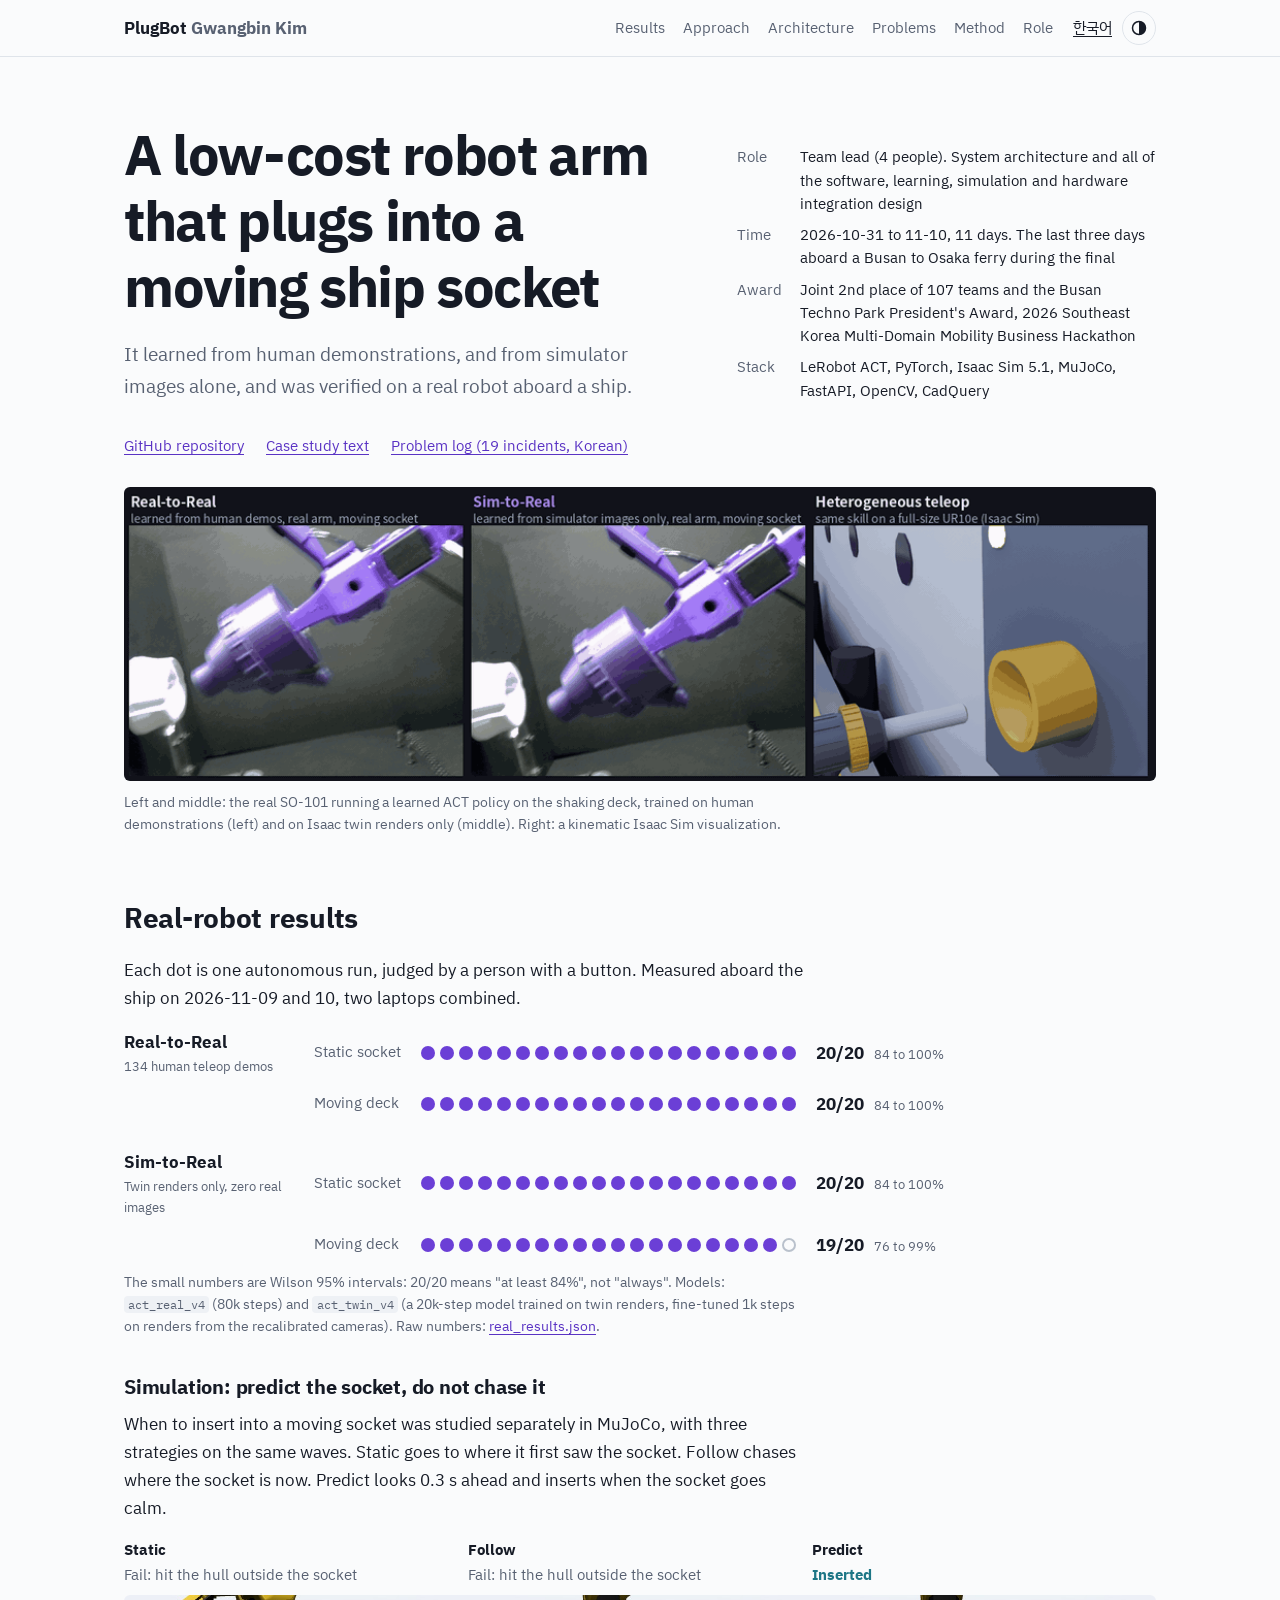
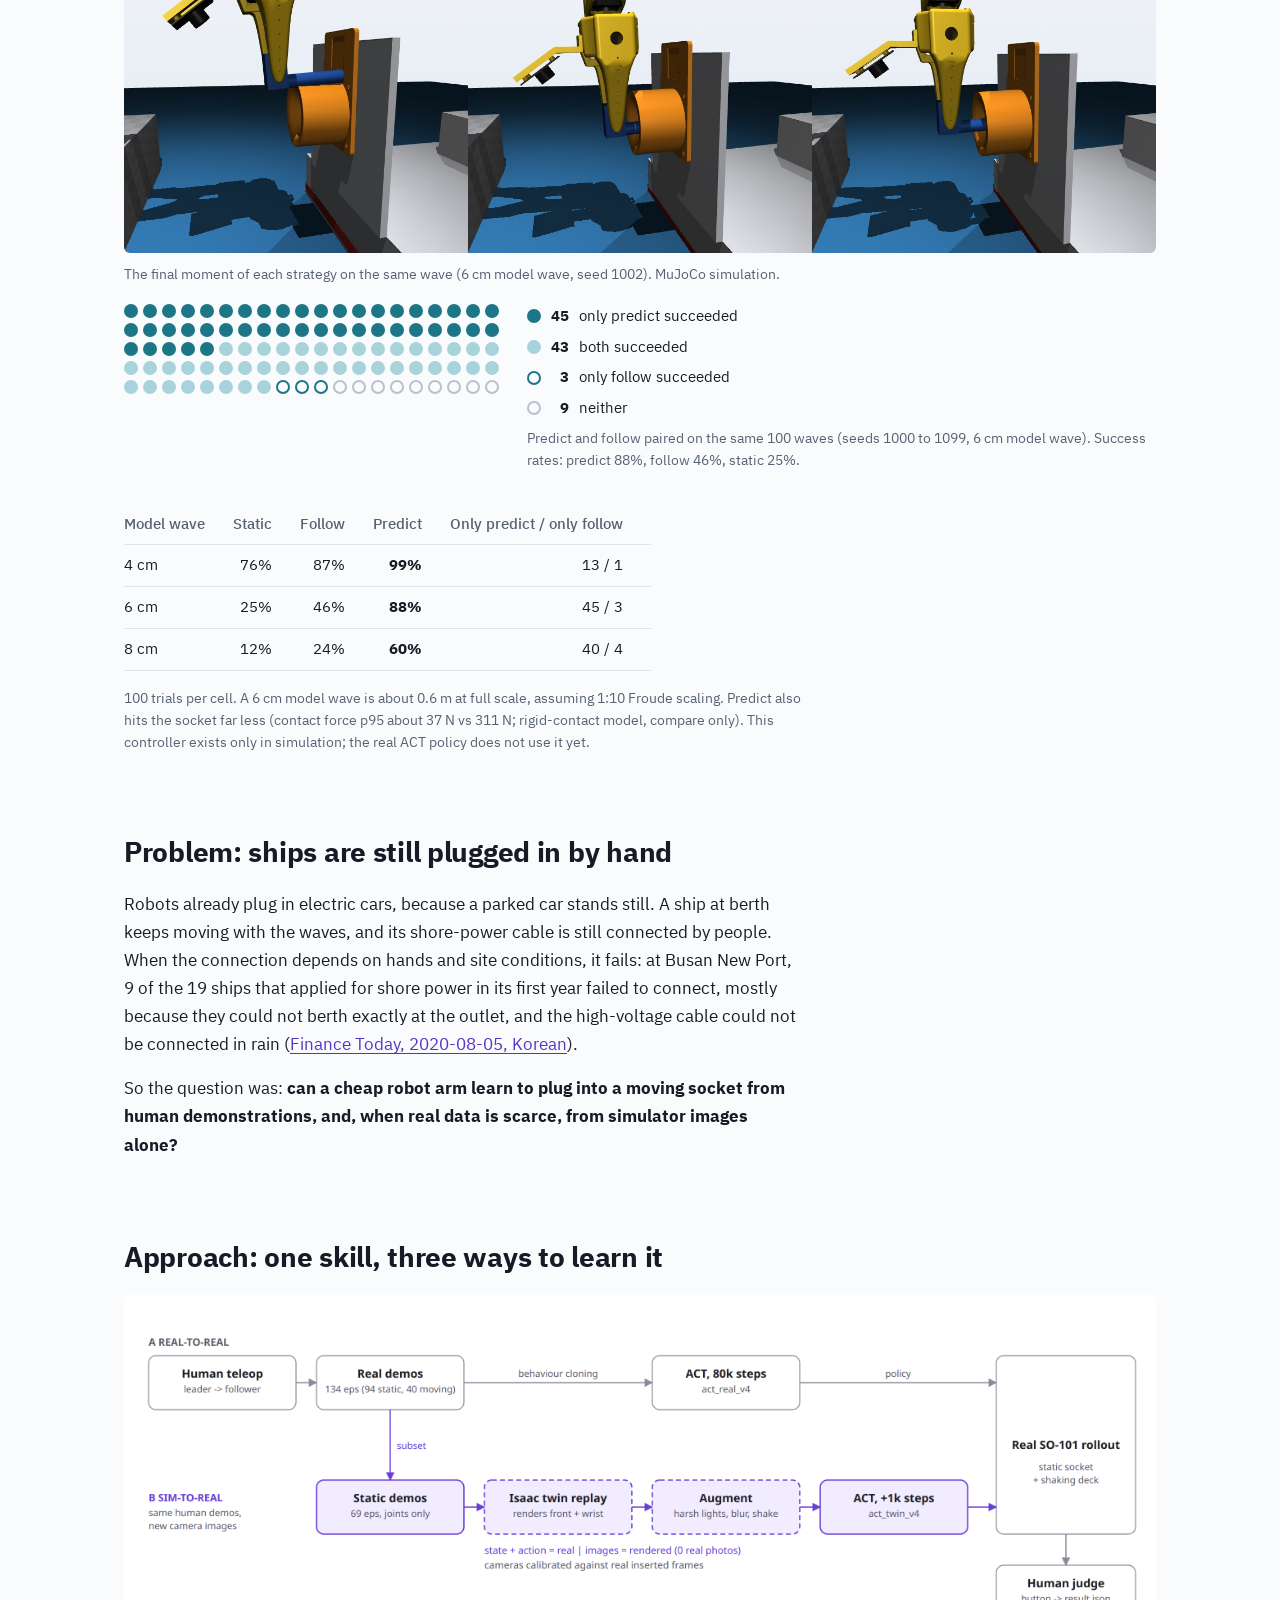
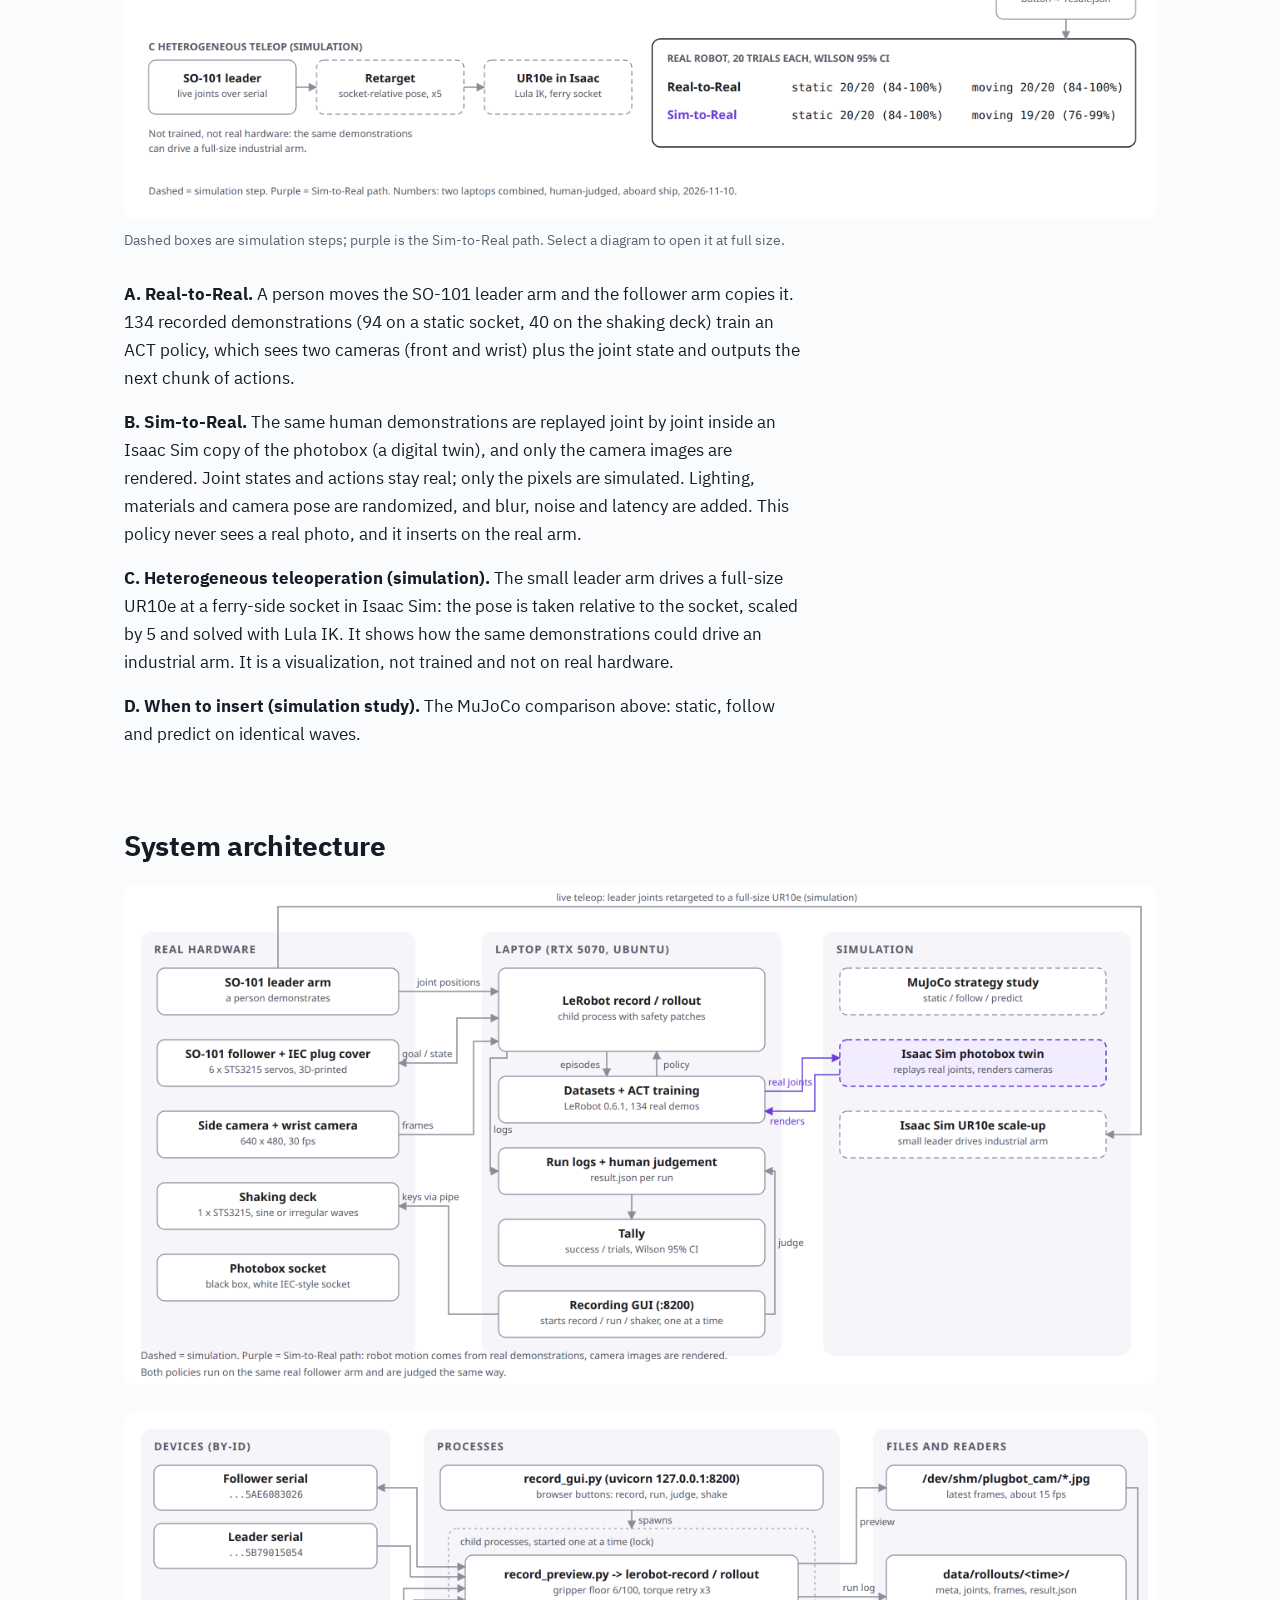
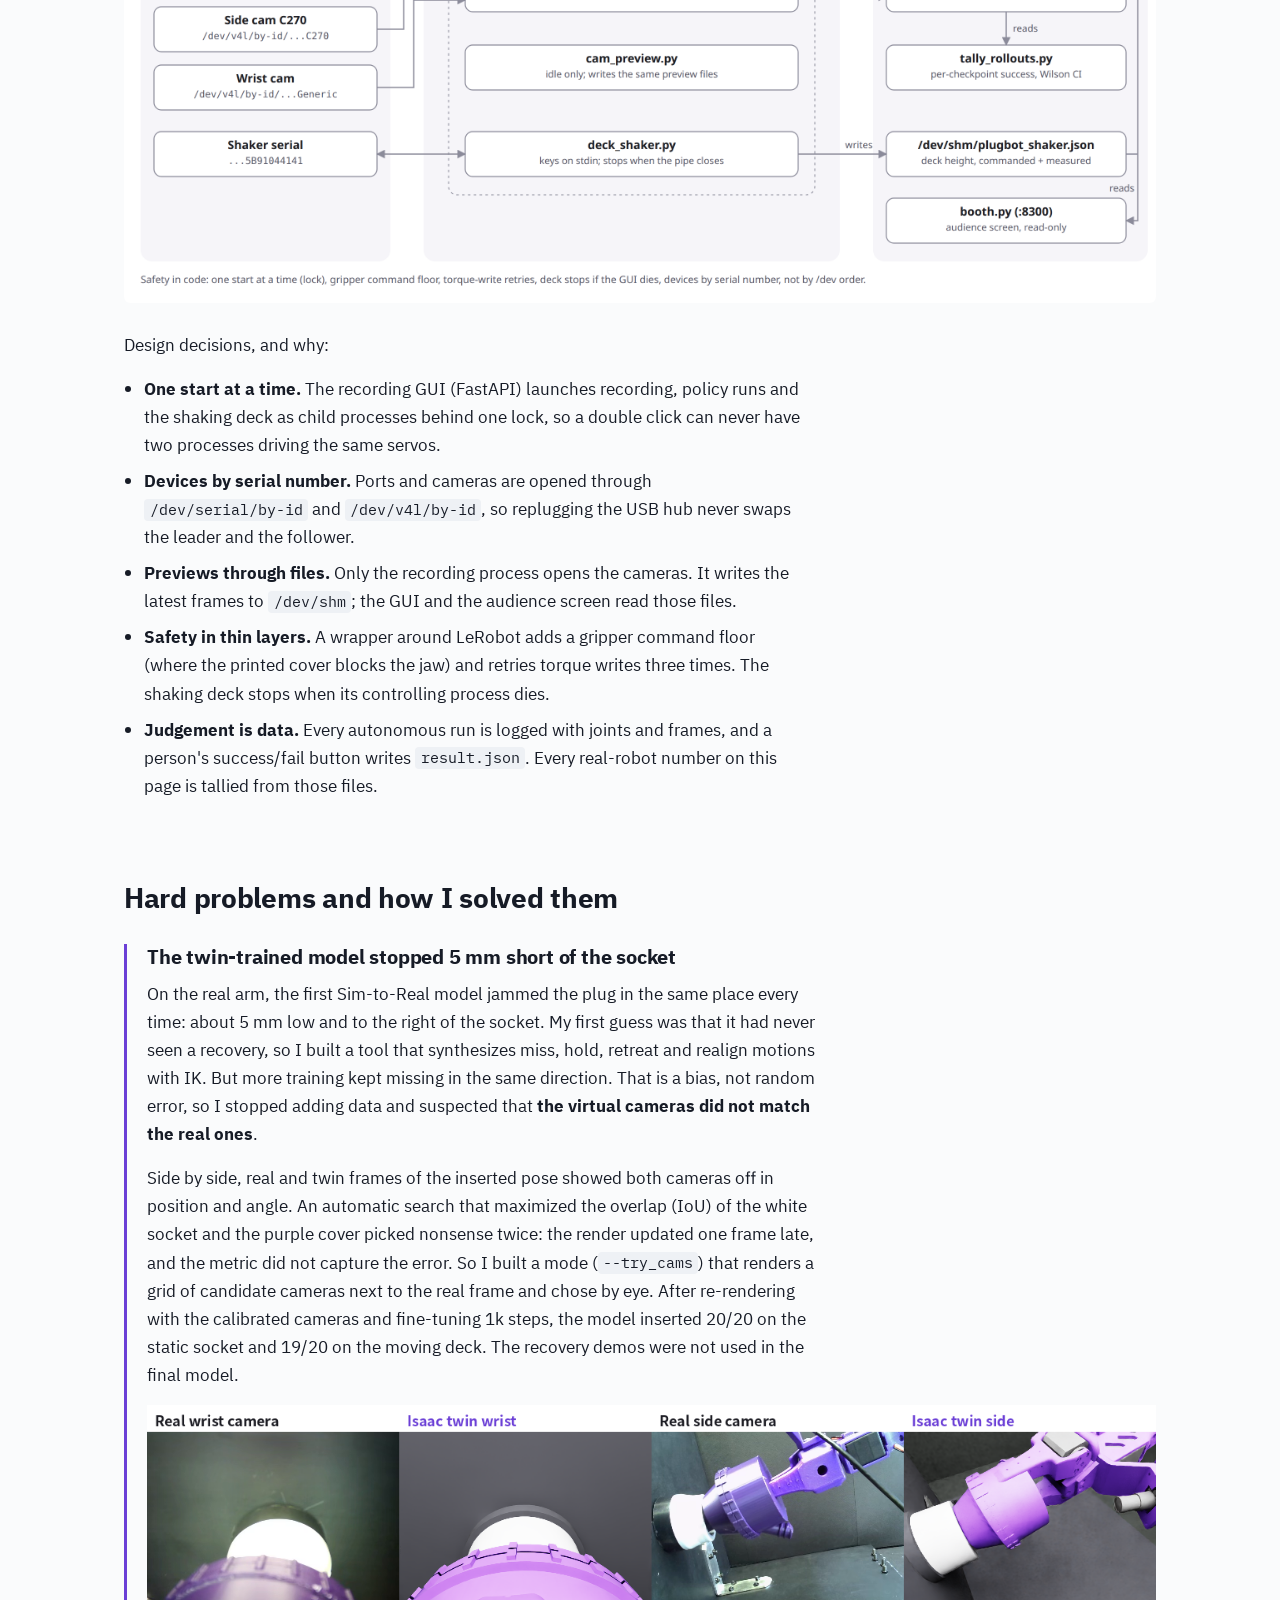
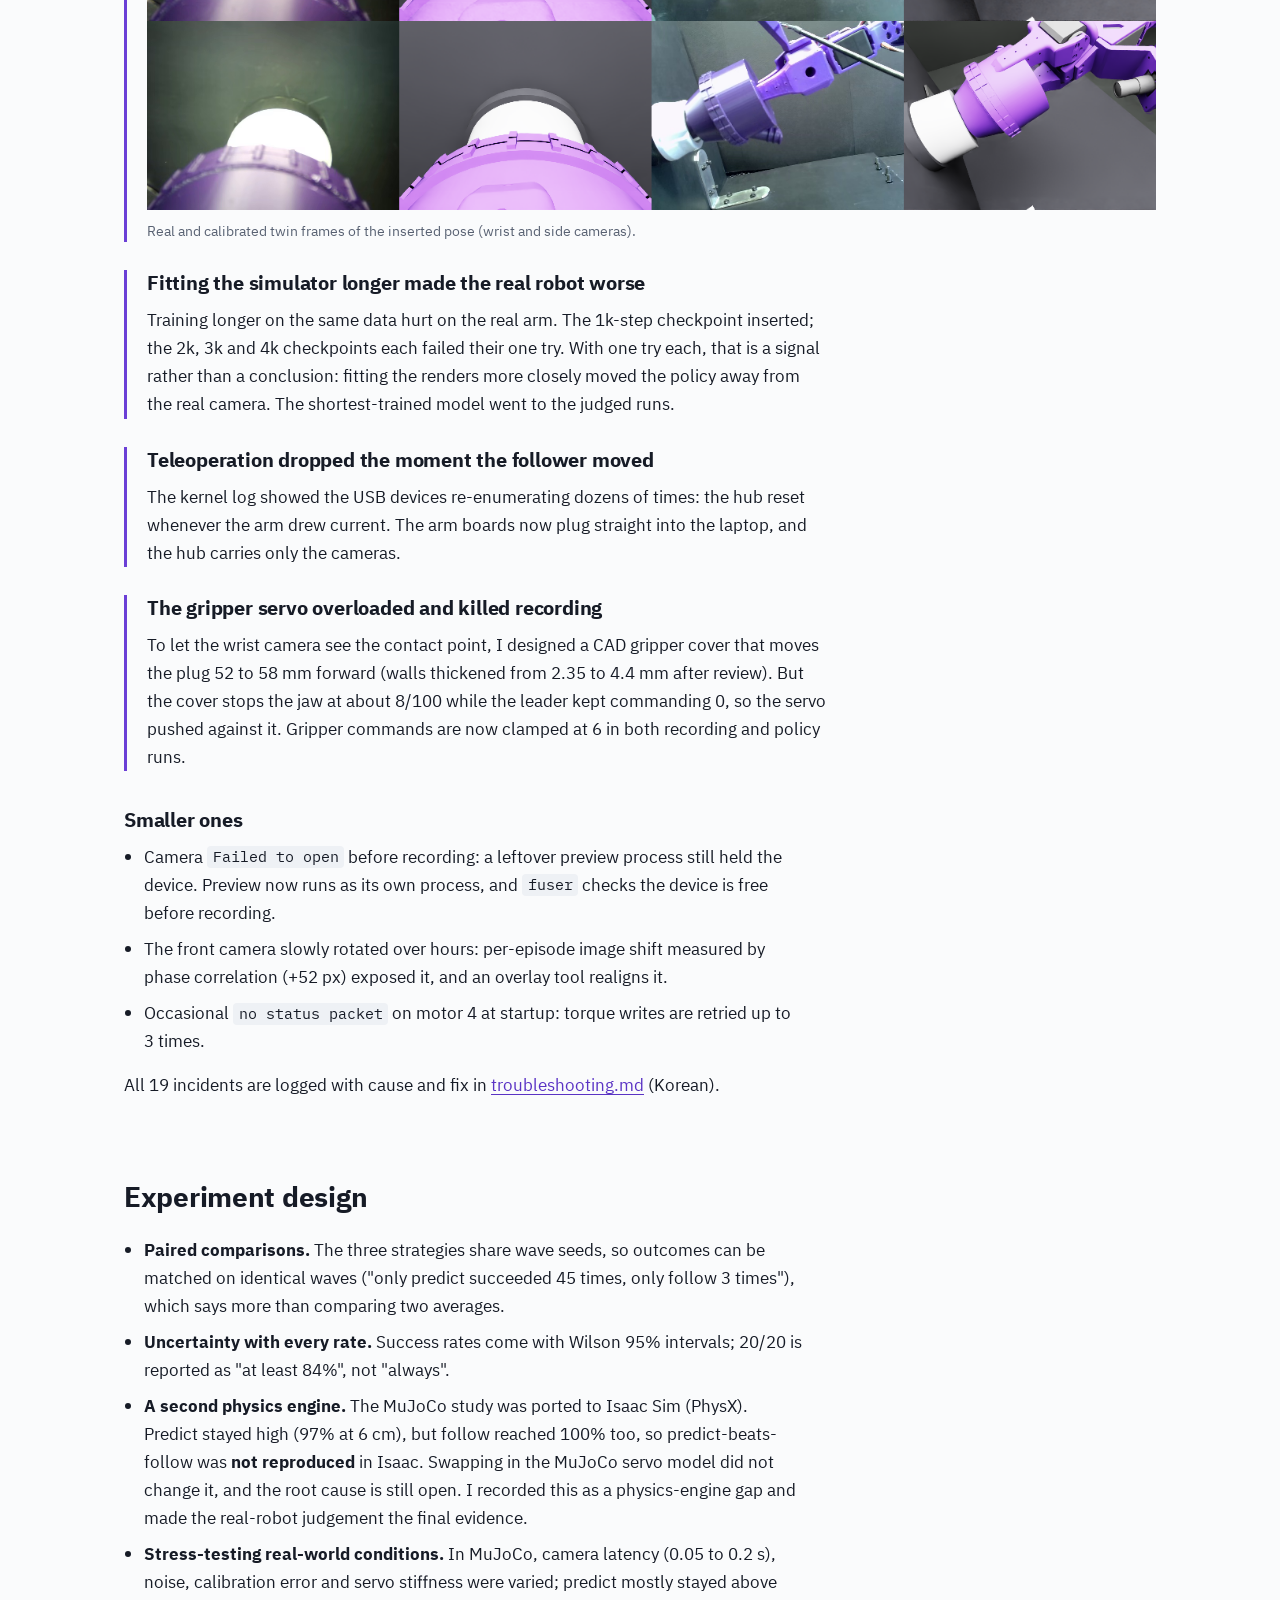
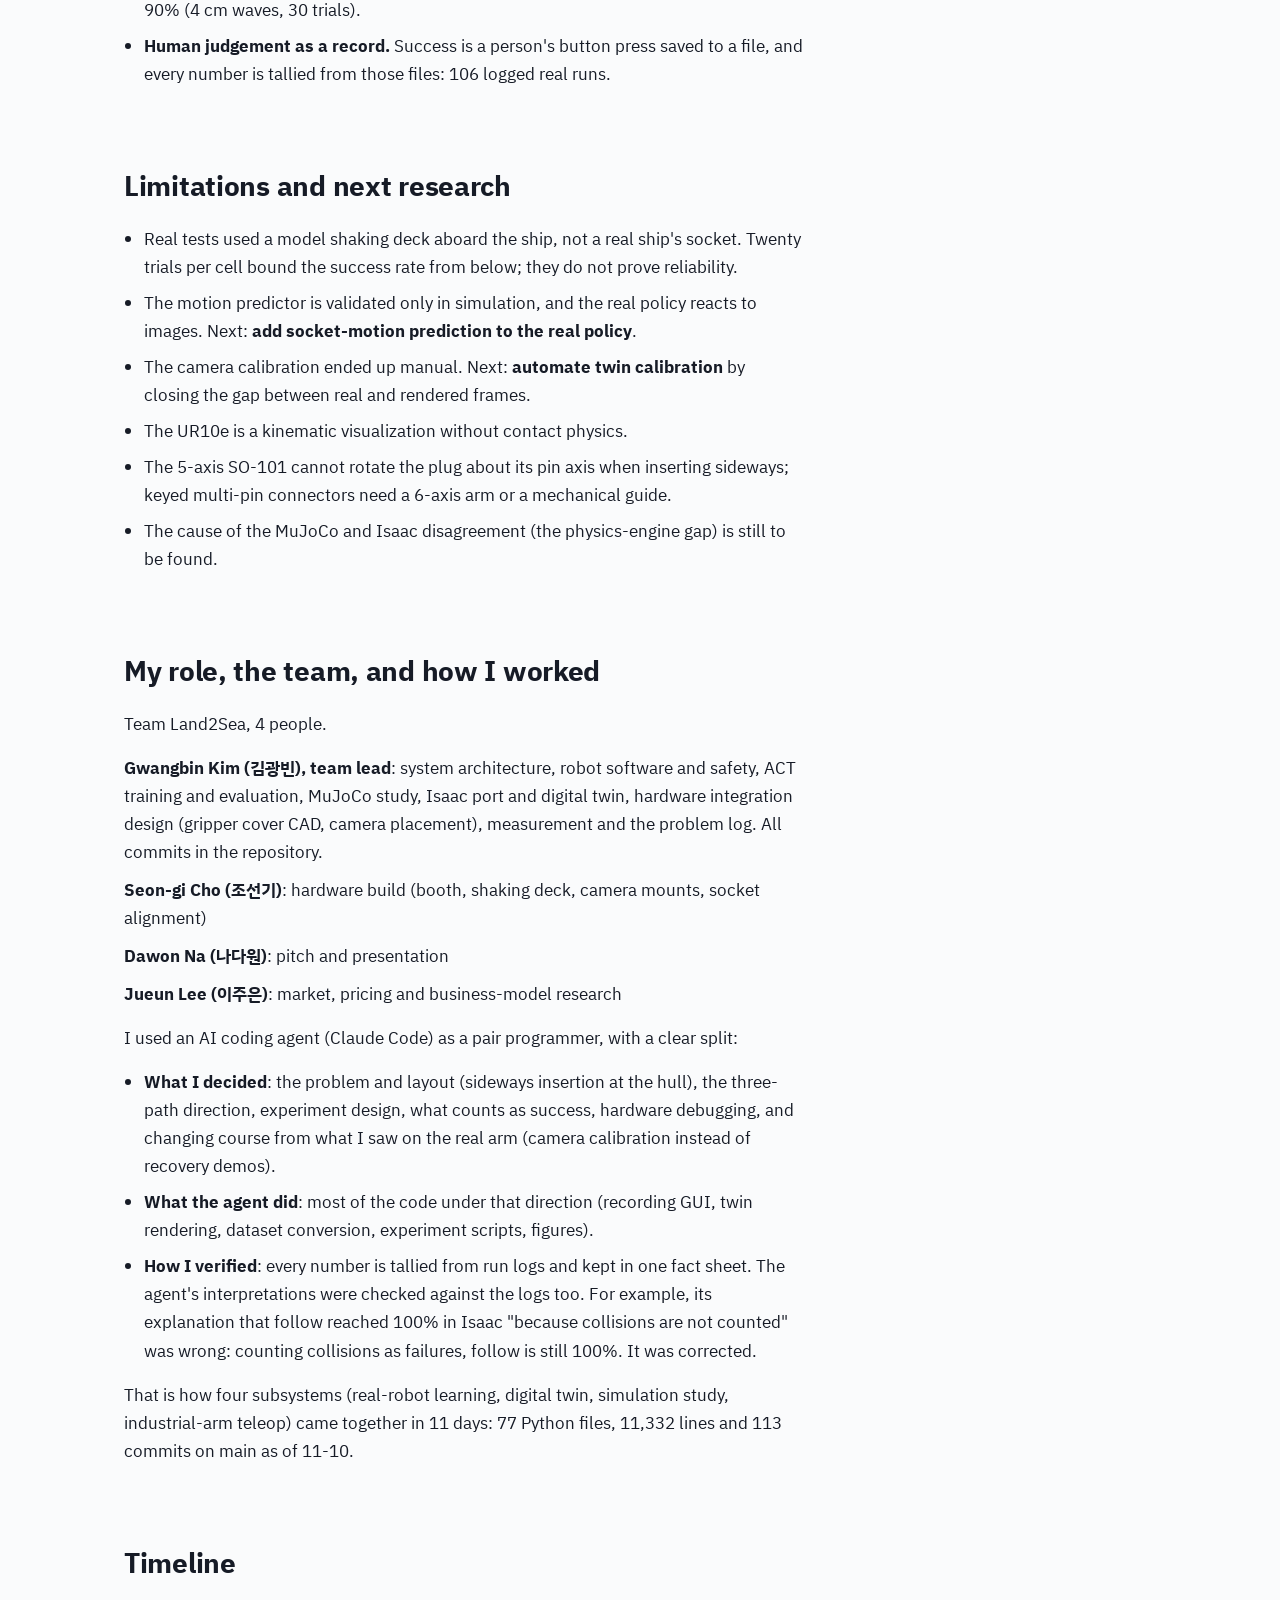
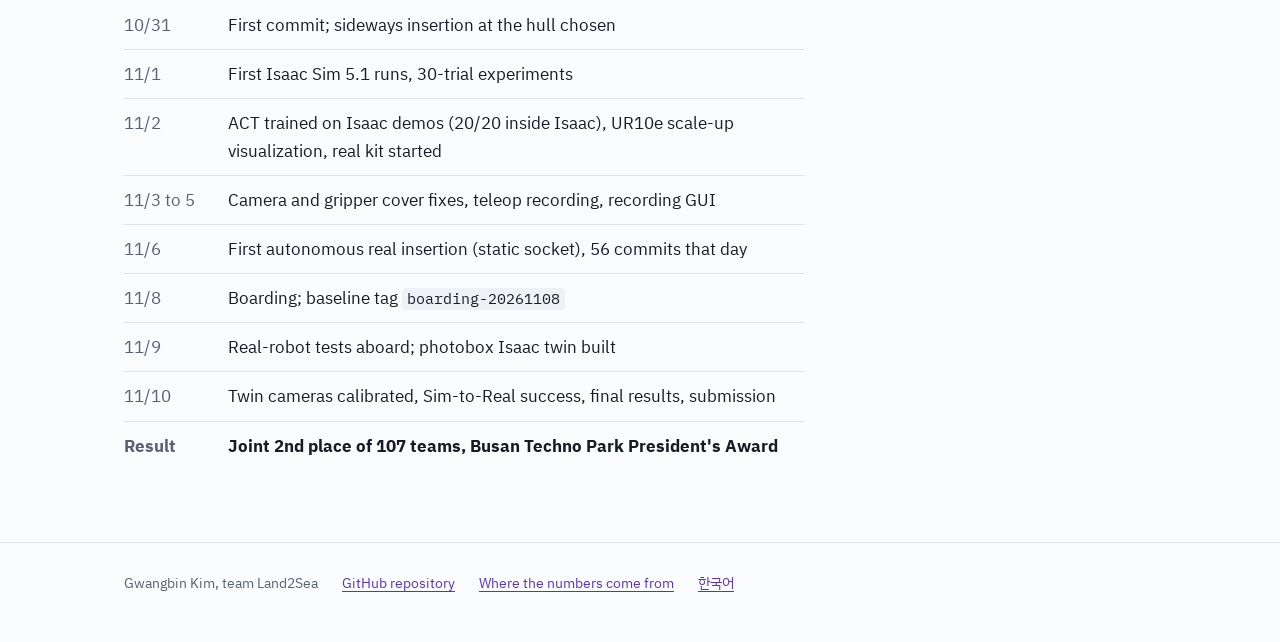
==== docs/en/index.html @ abcb16ec "포트폴리오 웹페이지(GitHub Pages용 docs/, 한국어와 영어): 판정 점판, 같은 파도 짝 비교 점, 아키텍처, 문제와 해결, 실험 설계, 역할. 영어 README용 M" ====
<!doctype html>
<html lang="en">
<head>
<meta charset="utf-8">
<meta name="viewport" content="width=device-width, initial-scale=1">
<title>PlugBot Gwangbin Kim</title>
<meta name="description" content="A low-cost robot arm that learns to plug into a moving ship socket, from human demonstrations and from an Isaac Sim digital twin, verified on a real robot aboard a ship. Joint 2nd place of 107 teams.">
<meta property="og:title" content="PlugBot: a robot arm that plugs into a moving ship socket">
<meta property="og:description" content="Real-to-Real 40/40, Sim-to-Real 39/40 with zero real images. Joint 2nd place of 107 teams and the Busan Techno Park President's Award.">
<link rel="alternate" hreflang="ko" href="../">
<link rel="preconnect" href="https://fonts.googleapis.com">
<link rel="preconnect" href="https://fonts.gstatic.com" crossorigin>
<link href="https://fonts.googleapis.com/css2?family=IBM+Plex+Mono&family=IBM+Plex+Sans+KR:wght@400;500;700&display=swap" rel="stylesheet">
<link rel="stylesheet" href="../assets/site.css">
<script src="../assets/site.js"></script>
</head>
<body>

<header class="bar">
  <div class="wrap">
    <a class="name" href="#top">PlugBot <span class="muted">Gwangbin Kim</span></a>
    <nav aria-label="On this page">
      <a href="#results">Results</a>
      <a href="#approach">Approach</a>
      <a href="#architecture">Architecture</a>
      <a href="#problems">Problems</a>
      <a href="#method">Method</a>
      <a href="#role">Role</a>
    </nav>
    <div class="tools">
      <a href="../" hreflang="ko" lang="ko">한국어</a>
      <button class="theme" type="button" aria-label="Dark theme" aria-pressed="false">
        <svg viewBox="0 0 16 16" aria-hidden="true"><circle cx="8" cy="8" r="6.5" fill="none" stroke="currentColor" stroke-width="1.5"/><path d="M8 1.5a6.5 6.5 0 0 1 0 13z" fill="currentColor"/></svg>
      </button>
    </div>
  </div>
</header>

<main id="top">
<div class="wrap">

  <div class="hero">
    <div>
      <h1>A low-cost robot arm that plugs into a moving ship socket</h1>
      <p class="lede">It learned from human demonstrations, and from simulator images alone, and was verified on a real robot aboard a ship.</p>
    </div>
    <dl class="facts">
      <dt>Role</dt><dd>Team lead (4 people). System architecture and all of the software, learning, simulation and hardware integration design</dd>
      <dt>Time</dt><dd>2026-10-31 to 11-10, 11 days. The last three days aboard a Busan to Osaka ferry during the final</dd>
      <dt>Award</dt><dd>Joint 2nd place of 107 teams and the Busan Techno Park President's Award, 2026 Southeast Korea Multi-Domain Mobility Business Hackathon</dd>
      <dt>Stack</dt><dd>LeRobot ACT, PyTorch, Isaac Sim 5.1, MuJoCo, FastAPI, OpenCV, CadQuery</dd>
    </dl>
  </div>

  <div class="links">
    <a href="https://github.com/gawbi/plugbot">GitHub repository</a>
    <a href="https://github.com/gawbi/plugbot/blob/main/docs/portfolio/case_study_en.md">Case study text</a>
    <a href="https://github.com/gawbi/plugbot/blob/main/docs/troubleshooting.md">Problem log (19 incidents, Korean)</a>
  </div>

  <figure class="hero-media">
    <img src="../assets/hero_three_paths.gif" width="1000" height="300" alt="Left: a real arm trained on human demonstrations inserts into a moving socket. Middle: a real arm trained only on simulator images inserts into a moving socket. Right: the same skill on a full-size UR10e in Isaac Sim.">
    <figcaption>Left and middle: the real SO-101 running a learned ACT policy on the shaking deck, trained on human demonstrations (left) and on Isaac twin renders only (middle). Right: a kinematic Isaac Sim visualization.</figcaption>
  </figure>

  <section id="results">
    <h2>Real-robot results</h2>
    <p class="col">Each dot is one autonomous run, judged by a person with a button. Measured aboard the ship on 2026-11-09 and 10, two laptops combined.</p>

    <div class="ledger">
      <div class="grp">Real-to-Real<small>134 human teleop demos</small></div>
      <div class="cond">Static socket</div>
      <div class="dots" data-runs="ok:20" role="img" aria-label="20 of 20 succeeded"></div>
      <div class="n">20/20<small>84 to 100%</small></div>

      <div class="sp"></div>
      <div class="cond">Moving deck</div>
      <div class="dots" data-runs="ok:20" role="img" aria-label="20 of 20 succeeded"></div>
      <div class="n">20/20<small>84 to 100%</small></div>

      <div class="gap"></div>

      <div class="grp">Sim-to-Real<small>Twin renders only, zero real images</small></div>
      <div class="cond">Static socket</div>
      <div class="dots" data-runs="ok:20" role="img" aria-label="20 of 20 succeeded"></div>
      <div class="n">20/20<small>84 to 100%</small></div>

      <div class="sp"></div>
      <div class="cond">Moving deck</div>
      <div class="dots" data-runs="ok:19,no:1" role="img" aria-label="19 of 20 succeeded, 1 failed"></div>
      <div class="n">19/20<small>76 to 99%</small></div>
    </div>
    <p class="small muted col">The small numbers are Wilson 95% intervals: 20/20 means "at least 84%", not "always". Models: <code>act_real_v4</code> (80k steps) and <code>act_twin_v4</code> (a 20k-step model trained on twin renders, fine-tuned 1k steps on renders from the recalibrated cameras). Raw numbers: <a href="https://github.com/gawbi/plugbot/blob/main/outputs/real_results.json">real_results.json</a>.</p>

    <h3>Simulation: predict the socket, do not chase it</h3>
    <p class="col">When to insert into a moving socket was studied separately in MuJoCo, with three strategies on the same waves. Static goes to where it first saw the socket. Follow chases where the socket is now. Predict looks 0.3&nbsp;s ahead and inserts when the socket goes calm.</p>
    <figure class="strip">
      <div class="strip-labels">
        <div><b>Static</b><span class="fail">Fail: hit the hull outside the socket</span></div>
        <div><b>Follow</b><span class="fail">Fail: hit the hull outside the socket</span></div>
        <div><b>Predict</b><span class="win">Inserted</span></div>
      </div>
      <img src="../assets/mujoco_same_wave.jpg" width="1920" height="480" alt="On the same wave, static and follow hit the hull while predict inserts">
      <figcaption>The final moment of each strategy on the same wave (6&nbsp;cm model wave, seed 1002). MuJoCo simulation.</figcaption>
    </figure>

    <div class="paired sim">
      <div class="dots" data-runs="ok:45,pale:43,ring:3,no:9" role="img" aria-label="Of 100 identical waves: only predict succeeded 45, both 43, only follow 3, neither 9"></div>
      <div>
        <ul class="legend">
          <li><span class="dot ok"></span><b>45</b> only predict succeeded</li>
          <li><span class="dot pale"></span><b>43</b> both succeeded</li>
          <li><span class="dot ring"></span><b>3</b> only follow succeeded</li>
          <li><span class="dot no"></span><b>9</b> neither</li>
        </ul>
        <p class="small muted">Predict and follow paired on the same 100 waves (seeds 1000 to 1099, 6&nbsp;cm model wave). Success rates: predict 88%, follow 46%, static 25%.</p>
      </div>
    </div>

    <div class="scroll">
    <table class="tbl">
      <thead><tr><th>Model wave</th><th class="r">Static</th><th class="r">Follow</th><th class="r">Predict</th><th class="r">Only predict / only follow</th></tr></thead>
      <tbody>
        <tr><td>4&nbsp;cm</td><td class="r">76%</td><td class="r">87%</td><td class="r"><strong>99%</strong></td><td class="r">13 / 1</td></tr>
        <tr><td>6&nbsp;cm</td><td class="r">25%</td><td class="r">46%</td><td class="r"><strong>88%</strong></td><td class="r">45 / 3</td></tr>
        <tr><td>8&nbsp;cm</td><td class="r">12%</td><td class="r">24%</td><td class="r"><strong>60%</strong></td><td class="r">40 / 4</td></tr>
      </tbody>
    </table>
    </div>
    <p class="small muted col">100 trials per cell. A 6&nbsp;cm model wave is about 0.6 m at full scale, assuming 1:10 Froude scaling. Predict also hits the socket far less (contact force p95 about 37&nbsp;N vs 311&nbsp;N; rigid-contact model, compare only). This controller exists only in simulation; the real ACT policy does not use it yet.</p>
  </section>

  <section id="problem" class="col">
    <h2>Problem: ships are still plugged in by hand</h2>
    <p>Robots already plug in electric cars, because a parked car stands still. A ship at berth keeps moving with the waves, and its shore-power cable is still connected by people. When the connection depends on hands and site conditions, it fails: at Busan New Port, 9 of the 19 ships that applied for shore power in its first year failed to connect, mostly because they could not berth exactly at the outlet, and the high-voltage cable could not be connected in rain (<a href="https://www.fntoday.co.kr/news/articleView.html?idxno=227118">Finance Today, 2020-08-05, Korean</a>).</p>
    <p>So the question was: <strong>can a cheap robot arm learn to plug into a moving socket from human demonstrations, and, when real data is scarce, from simulator images alone?</strong></p>
  </section>

  <section id="approach">
    <h2>Approach: one skill, three ways to learn it</h2>
    <figure class="diagram">
      <a class="lt" href="../portfolio/img/arch_pipeline.png"><img src="../portfolio/img/arch_pipeline.png" width="2520" height="1280" alt="Three learning paths converge on one real-robot evaluation"></a>
      <a class="dk" href="../portfolio/img/arch_pipeline_dark.png"><img src="../portfolio/img/arch_pipeline_dark.png" width="2520" height="1280" alt="Three learning paths converge on one real-robot evaluation"></a>
      <figcaption>Dashed boxes are simulation steps; purple is the Sim-to-Real path. Select a diagram to open it at full size.</figcaption>
    </figure>
    <div class="col">
      <p><strong>A. Real-to-Real.</strong> A person moves the SO-101 leader arm and the follower arm copies it. 134 recorded demonstrations (94 on a static socket, 40 on the shaking deck) train an ACT policy, which sees two cameras (front and wrist) plus the joint state and outputs the next chunk of actions.</p>
      <p><strong>B. Sim-to-Real.</strong> The same human demonstrations are replayed joint by joint inside an Isaac Sim copy of the photobox (a digital twin), and only the camera images are rendered. Joint states and actions stay real; only the pixels are simulated. Lighting, materials and camera pose are randomized, and blur, noise and latency are added. This policy never sees a real photo, and it inserts on the real arm.</p>
      <p><strong>C. Heterogeneous teleoperation (simulation).</strong> The small leader arm drives a full-size UR10e at a ferry-side socket in Isaac Sim: the pose is taken relative to the socket, scaled by 5 and solved with Lula IK. It shows how the same demonstrations could drive an industrial arm. It is a visualization, not trained and not on real hardware.</p>
      <p><strong>D. When to insert (simulation study).</strong> The MuJoCo comparison above: static, follow and predict on identical waves.</p>
    </div>
  </section>

  <section id="architecture">
    <h2>System architecture</h2>
    <figure class="diagram">
      <a class="lt" href="../portfolio/img/arch_overview.png"><img src="../portfolio/img/arch_overview.png" alt="System overview: real hardware, laptop software, simulation"></a>
      <a class="dk" href="../portfolio/img/arch_overview_dark.png"><img src="../portfolio/img/arch_overview_dark.png" alt="System overview: real hardware, laptop software, simulation"></a>
    </figure>
    <figure class="diagram">
      <a class="lt" href="../portfolio/img/arch_runtime.png"><img src="../portfolio/img/arch_runtime.png" alt="Runtime: processes, ports, devices and shared files"></a>
      <a class="dk" href="../portfolio/img/arch_runtime_dark.png"><img src="../portfolio/img/arch_runtime_dark.png" alt="Runtime: processes, ports, devices and shared files"></a>
    </figure>
    <div class="col">
      <p>Design decisions, and why:</p>
      <ul class="decisions">
        <li><strong>One start at a time.</strong> The recording GUI (FastAPI) launches recording, policy runs and the shaking deck as child processes behind one lock, so a double click can never have two processes driving the same servos.</li>
        <li><strong>Devices by serial number.</strong> Ports and cameras are opened through <code>/dev/serial/by-id</code> and <code>/dev/v4l/by-id</code>, so replugging the USB hub never swaps the leader and the follower.</li>
        <li><strong>Previews through files.</strong> Only the recording process opens the cameras. It writes the latest frames to <code>/dev/shm</code>; the GUI and the audience screen read those files.</li>
        <li><strong>Safety in thin layers.</strong> A wrapper around LeRobot adds a gripper command floor (where the printed cover blocks the jaw) and retries torque writes three times. The shaking deck stops when its controlling process dies.</li>
        <li><strong>Judgement is data.</strong> Every autonomous run is logged with joints and frames, and a person's success/fail button writes <code>result.json</code>. Every real-robot number on this page is tallied from those files.</li>
      </ul>
    </div>
  </section>

  <section id="problems">
    <h2>Hard problems and how I solved them</h2>

    <div class="story">
      <h3>The twin-trained model stopped 5&nbsp;mm short of the socket</h3>
      <div class="col">
        <p>On the real arm, the first Sim-to-Real model jammed the plug in the same place every time: about 5&nbsp;mm low and to the right of the socket. My first guess was that it had never seen a recovery, so I built a tool that synthesizes miss, hold, retreat and realign motions with IK. But more training kept missing in the same direction. That is a bias, not random error, so I stopped adding data and suspected that <strong>the virtual cameras did not match the real ones</strong>.</p>
        <p>Side by side, real and twin frames of the inserted pose showed both cameras off in position and angle. An automatic search that maximized the overlap (IoU) of the white socket and the purple cover picked nonsense twice: the render updated one frame late, and the metric did not capture the error. So I built a mode (<code>--try_cams</code>) that renders a grid of candidate cameras next to the real frame and chose by eye. After re-rendering with the calibrated cameras and fine-tuning 1k steps, the model inserted 20/20 on the static socket and 19/20 on the moving deck. The recovery demos were not used in the final model.</p>
      </div>
      <figure>
        <img src="../assets/twin_vs_real.png" width="1280" height="514" alt="Real camera frames and calibrated Isaac twin frames of the inserted pose, side by side">
        <figcaption>Real and calibrated twin frames of the inserted pose (wrist and side cameras).</figcaption>
      </figure>
    </div>

    <div class="story">
      <h3>Fitting the simulator longer made the real robot worse</h3>
      <p class="col">Training longer on the same data hurt on the real arm. The 1k-step checkpoint inserted; the 2k, 3k and 4k checkpoints each failed their one try. With one try each, that is a signal rather than a conclusion: fitting the renders more closely moved the policy away from the real camera. The shortest-trained model went to the judged runs.</p>
    </div>

    <div class="story">
      <h3>Teleoperation dropped the moment the follower moved</h3>
      <p class="col">The kernel log showed the USB devices re-enumerating dozens of times: the hub reset whenever the arm drew current. The arm boards now plug straight into the laptop, and the hub carries only the cameras.</p>
    </div>

    <div class="story">
      <h3>The gripper servo overloaded and killed recording</h3>
      <p class="col">To let the wrist camera see the contact point, I designed a CAD gripper cover that moves the plug 52 to 58&nbsp;mm forward (walls thickened from 2.35 to 4.4&nbsp;mm after review). But the cover stops the jaw at about 8/100 while the leader kept commanding 0, so the servo pushed against it. Gripper commands are now clamped at 6 in both recording and policy runs.</p>
    </div>

    <div class="col">
      <h3>Smaller ones</h3>
      <ul>
        <li>Camera <code>Failed to open</code> before recording: a leftover preview process still held the device. Preview now runs as its own process, and <code>fuser</code> checks the device is free before recording.</li>
        <li>The front camera slowly rotated over hours: per-episode image shift measured by phase correlation (+52&nbsp;px) exposed it, and an overlay tool realigns it.</li>
        <li>Occasional <code>no status packet</code> on motor 4 at startup: torque writes are retried up to 3 times.</li>
      </ul>
      <p>All 19 incidents are logged with cause and fix in <a href="https://github.com/gawbi/plugbot/blob/main/docs/troubleshooting.md">troubleshooting.md</a> (Korean).</p>
    </div>
  </section>

  <section id="method" class="col">
    <h2>Experiment design</h2>
    <ul>
      <li><strong>Paired comparisons.</strong> The three strategies share wave seeds, so outcomes can be matched on identical waves ("only predict succeeded 45 times, only follow 3 times"), which says more than comparing two averages.</li>
      <li><strong>Uncertainty with every rate.</strong> Success rates come with Wilson 95% intervals; 20/20 is reported as "at least 84%", not "always".</li>
      <li><strong>A second physics engine.</strong> The MuJoCo study was ported to Isaac Sim (PhysX). Predict stayed high (97% at 6&nbsp;cm), but follow reached 100% too, so predict-beats-follow was <strong>not reproduced</strong> in Isaac. Swapping in the MuJoCo servo model did not change it, and the root cause is still open. I recorded this as a physics-engine gap and made the real-robot judgement the final evidence.</li>
      <li><strong>Stress-testing real-world conditions.</strong> In MuJoCo, camera latency (0.05 to 0.2&nbsp;s), noise, calibration error and servo stiffness were varied; predict mostly stayed above 90% (4&nbsp;cm waves, 30 trials).</li>
      <li><strong>Human judgement as a record.</strong> Success is a person's button press saved to a file, and every number is tallied from those files: 106 logged real runs.</li>
    </ul>
  </section>

  <section id="next" class="col">
    <h2>Limitations and next research</h2>
    <ul>
      <li>Real tests used a model shaking deck aboard the ship, not a real ship's socket. Twenty trials per cell bound the success rate from below; they do not prove reliability.</li>
      <li>The motion predictor is validated only in simulation, and the real policy reacts to images. Next: <strong>add socket-motion prediction to the real policy</strong>.</li>
      <li>The camera calibration ended up manual. Next: <strong>automate twin calibration</strong> by closing the gap between real and rendered frames.</li>
      <li>The UR10e is a kinematic visualization without contact physics.</li>
      <li>The 5-axis SO-101 cannot rotate the plug about its pin axis when inserting sideways; keyed multi-pin connectors need a 6-axis arm or a mechanical guide.</li>
      <li>The cause of the MuJoCo and Isaac disagreement (the physics-engine gap) is still to be found.</li>
    </ul>
  </section>

  <section id="role" class="col">
    <h2>My role, the team, and how I worked</h2>
    <p>Team Land2Sea, 4 people.</p>
    <ul class="team">
      <li><strong>Gwangbin Kim (김광빈), team lead</strong>: system architecture, robot software and safety, ACT training and evaluation, MuJoCo study, Isaac port and digital twin, hardware integration design (gripper cover CAD, camera placement), measurement and the problem log. All commits in the repository.</li>
      <li><strong>Seon-gi Cho (조선기)</strong>: hardware build (booth, shaking deck, camera mounts, socket alignment)</li>
      <li><strong>Dawon Na (나다원)</strong>: pitch and presentation</li>
      <li><strong>Jueun Lee (이주은)</strong>: market, pricing and business-model research</li>
    </ul>
    <p>I used an AI coding agent (Claude Code) as a pair programmer, with a clear split:</p>
    <ul>
      <li><strong>What I decided</strong>: the problem and layout (sideways insertion at the hull), the three-path direction, experiment design, what counts as success, hardware debugging, and changing course from what I saw on the real arm (camera calibration instead of recovery demos).</li>
      <li><strong>What the agent did</strong>: most of the code under that direction (recording GUI, twin rendering, dataset conversion, experiment scripts, figures).</li>
      <li><strong>How I verified</strong>: every number is tallied from run logs and kept in one fact sheet. The agent's interpretations were checked against the logs too. For example, its explanation that follow reached 100% in Isaac "because collisions are not counted" was wrong: counting collisions as failures, follow is still 100%. It was corrected.</li>
    </ul>
    <p>That is how four subsystems (real-robot learning, digital twin, simulation study, industrial-arm teleop) came together in 11 days: 77 Python files, 11,332 lines and 113 commits on main as of 11-10.</p>
  </section>

  <section id="timeline">
    <h2>Timeline</h2>
    <ol class="timeline">
      <li><time>10/31</time><span>First commit; sideways insertion at the hull chosen</span></li>
      <li><time>11/1</time><span>First Isaac Sim 5.1 runs, 30-trial experiments</span></li>
      <li><time>11/2</time><span>ACT trained on Isaac demos (20/20 inside Isaac), UR10e scale-up visualization, real kit started</span></li>
      <li><time>11/3 to 5</time><span>Camera and gripper cover fixes, teleop recording, recording GUI</span></li>
      <li><time>11/6</time><span>First autonomous real insertion (static socket), 56 commits that day</span></li>
      <li><time>11/8</time><span>Boarding; baseline tag <code>boarding-20261108</code></span></li>
      <li><time>11/9</time><span>Real-robot tests aboard; photobox Isaac twin built</span></li>
      <li><time>11/10</time><span>Twin cameras calibrated, Sim-to-Real success, final results, submission</span></li>
      <li class="end"><time>Result</time><span>Joint 2nd place of 107 teams, Busan Techno Park President's Award</span></li>
    </ol>
  </section>

</div>
</main>

<footer>
  <div class="wrap">
    <span>Gwangbin Kim, team Land2Sea</span>
    <a href="https://github.com/gawbi/plugbot">GitHub repository</a>
    <a href="https://github.com/gawbi/plugbot/blob/main/docs/portfolio/facts.md">Where the numbers come from</a>
    <a href="../" hreflang="ko" lang="ko">한국어</a>
  </div>
</footer>
</body>
</html>
---- docs/assets/site.css ----
/* PlugBot portfolio page. Purple = real robot, teal = simulation. */
:root {
  --bg: #fafbfc;
  --ink: #161b26;
  --muted: #586172;
  --rule: #dfe4ea;
  --surface: #eef1f5;
  --real: #6b3fd6;
  --sim: #1d7686;
  --sim-pale: #a9d3da;
  --off: #b9c1cc;
  --link: #5a33c4;
  color-scheme: light;
}
@media (prefers-color-scheme: dark) {
  :root:not([data-theme="light"]) {
    --bg: #0e1522; --ink: #e7ebf1; --muted: #9ba5b4; --rule: #24304a; --surface: #152036;
    --real: #a68bff; --sim: #5cb8c8; --sim-pale: #2b5560; --off: #46526a; --link: #b9a4ff;
    color-scheme: dark;
  }
}
:root[data-theme="dark"] {
  --bg: #0e1522; --ink: #e7ebf1; --muted: #9ba5b4; --rule: #24304a; --surface: #152036;
  --real: #a68bff; --sim: #5cb8c8; --sim-pale: #2b5560; --off: #46526a; --link: #b9a4ff;
  color-scheme: dark;
}

* { box-sizing: border-box; }
html { -webkit-text-size-adjust: 100%; scroll-padding-top: 72px; }
body {
  margin: 0;
  background: var(--bg);
  color: var(--ink);
  font-family: "IBM Plex Sans KR", "IBM Plex Sans", "Apple SD Gothic Neo", "Noto Sans KR", system-ui, sans-serif;
  font-size: 17px;
  line-height: 1.75;
  word-break: keep-all;
  overflow-wrap: break-word;
}
html:lang(en) body { line-height: 1.65; }
img { max-width: 100%; height: auto; display: block; }
a { color: var(--link); text-underline-offset: 3px; text-decoration-thickness: 1px; }
a:hover { text-decoration-thickness: 2px; }
:focus-visible { outline: 2px solid var(--real); outline-offset: 3px; border-radius: 2px; }
code { font-family: "IBM Plex Mono", ui-monospace, monospace; font-size: 0.86em; background: var(--surface); padding: 0.1em 0.35em; border-radius: 4px; white-space: nowrap; }
strong { font-weight: 700; }

/* layout: one reading column, figures may run wider */
.wrap { max-width: 1080px; margin: 0 auto; padding: 0 24px; }
.col { max-width: 680px; }
section { padding: 56px 0 8px; }
h1, h2, h3 { line-height: 1.3; letter-spacing: -0.01em; margin: 0; }
h2 { font-size: 28px; font-weight: 700; margin-bottom: 20px; }
h3 { font-size: 20px; font-weight: 700; margin: 36px 0 10px; }
p { margin: 0 0 16px; }
ul { margin: 0 0 16px; padding-left: 1.2em; }
li { margin-bottom: 8px; }
.muted { color: var(--muted); }
.small { font-size: 14px; line-height: 1.6; }

/* top bar */
.bar { position: sticky; top: 0; z-index: 5; background: color-mix(in srgb, var(--bg) 92%, transparent); backdrop-filter: blur(6px); border-bottom: 1px solid var(--rule); }
.bar .wrap { display: flex; align-items: center; gap: 20px; height: 56px; }
.bar .name { font-weight: 700; color: var(--ink); text-decoration: none; margin-right: auto; }
.bar nav { display: flex; gap: 18px; font-size: 15px; }
.bar nav a { color: var(--muted); text-decoration: none; }
.bar nav a:hover { color: var(--ink); }
.tools { display: flex; gap: 10px; align-items: center; font-size: 15px; }
.tools a { color: var(--ink); }
.theme { border: 1px solid var(--rule); background: transparent; color: var(--ink); width: 34px; height: 34px; border-radius: 50%; cursor: pointer; display: grid; place-items: center; padding: 0; }
.theme svg { width: 16px; height: 16px; }
@media (max-width: 860px) { .bar nav { display: none; } }

/* hero */
.hero { padding: 64px 0 28px; display: grid; grid-template-columns: minmax(0, 1.35fr) minmax(0, 1fr); gap: 48px; align-items: end; }
.hero h1 { font-size: clamp(34px, 5.4vw, 56px); font-weight: 700; line-height: 1.18; letter-spacing: -0.025em; margin-bottom: 20px; }
.hero .lede { font-size: 19px; color: var(--muted); margin: 0; max-width: 30em; }
.facts { margin: 0; display: grid; grid-template-columns: auto 1fr; gap: 8px 18px; font-size: 15px; line-height: 1.55; }
.facts dt { color: var(--muted); }
.facts dd { margin: 0; }
@media (max-width: 760px) { .hero { grid-template-columns: 1fr; gap: 28px; padding-top: 40px; } }
.links { display: flex; flex-wrap: wrap; gap: 8px 22px; margin: 4px 0 28px; font-size: 15px; }

figure { margin: 0 0 8px; }
figcaption { color: var(--muted); font-size: 14px; line-height: 1.6; margin-top: 10px; max-width: 680px; }
.hero-media img { width: 100%; border-radius: 6px; background: var(--surface); }

/* judged-run ledger: one dot per run */
.ledger { display: grid; grid-template-columns: 170px max-content max-content 1fr; gap: 12px 20px; align-items: center; margin: 8px 0 12px; }
.ledger .grp { font-weight: 700; }
.ledger .grp small { display: block; font-weight: 400; color: var(--muted); font-size: 13px; }
.ledger .cond { color: var(--muted); font-size: 15px; }
.ledger .n { font-variant-numeric: tabular-nums; font-weight: 700; font-size: 17px; white-space: nowrap; }
.ledger .n small { font-weight: 400; color: var(--muted); font-size: 13px; margin-left: 10px; }
.ledger .gap { grid-column: 1 / -1; height: 6px; }
.dots { display: grid; grid-template-columns: repeat(20, 14px); gap: 5px; }
.dot { width: 14px; height: 14px; border-radius: 50%; }
.dot.ok { background: var(--real); }
.dot.no { box-shadow: inset 0 0 0 2px var(--off); }
.sim .dot.ok { background: var(--sim); }
.dot.pale { background: var(--sim-pale); }
.dot.ring { box-shadow: inset 0 0 0 2px var(--sim); }
@media (max-width: 760px) {
  .ledger { grid-template-columns: 1fr max-content; grid-auto-flow: row dense; gap: 6px 14px; }
  .ledger .grp { grid-column: 1 / -1; margin-top: 10px; }
  .ledger .sp { display: none; }
  .ledger .dots { grid-column: 1 / -1; margin-bottom: 6px; }
  .ledger .n { text-align: right; }
  .dots { grid-template-columns: repeat(20, minmax(0, 1fr)); gap: 4px; max-width: 420px; }
  .dots .dot { width: 100%; height: auto; aspect-ratio: 1; }
}
@media (prefers-reduced-motion: no-preference) {
  .js .ledger .dot { animation: land 260ms ease-out both; animation-delay: calc(var(--i) * 11ms); }
  @keyframes land { from { transform: scale(0.3); opacity: 0; } }
}
.paired { display: grid; grid-template-columns: max-content 1fr; gap: 18px 28px; align-items: start; margin: 18px 0 8px; }
.legend { list-style: none; padding: 0; margin: 0; font-size: 15px; }
.legend li { display: flex; gap: 10px; align-items: center; margin-bottom: 6px; }
.legend .dot { flex: none; }
.legend b { font-variant-numeric: tabular-nums; min-width: 2ch; text-align: right; }
@media (max-width: 760px) { .paired { grid-template-columns: 1fr; } }

/* tables */
.tbl { width: auto; max-width: 680px; border-collapse: collapse; font-size: 15px; margin: 8px 0 16px; font-variant-numeric: tabular-nums; }
.tbl th, .tbl td { white-space: nowrap; text-align: left; padding: 8px 28px 8px 0; border-bottom: 1px solid var(--rule); vertical-align: top; }
.tbl th { color: var(--muted); font-weight: 500; white-space: normal; }
.tbl td.r, .tbl th.r { text-align: right; }
.scroll { overflow-x: auto; }

/* same-wave strip with labels in page language */
.strip { position: relative; }
.strip img { border-radius: 6px; }
.strip-labels { display: grid; grid-template-columns: repeat(3, 1fr); font-size: 15px; margin-bottom: 8px; }
.strip-labels b { display: block; }
.strip-labels .fail { color: var(--muted); }
.strip-labels .win { color: var(--sim); font-weight: 700; }

/* diagrams: swap light and dark versions */
.lt { display: block; }
.dk { display: none; }
@media (prefers-color-scheme: dark) { :root:not([data-theme="light"]) .lt { display: none; } :root:not([data-theme="light"]) .dk { display: block; } }
:root[data-theme="dark"] .lt { display: none; }
:root[data-theme="dark"] .dk { display: block; }
.diagram { margin: 12px 0 28px; }
.diagram img { border-radius: 6px; }

/* problem stories */
.story { border-left: 3px solid var(--real); padding-left: 20px; margin: 28px 0; }
.story h3 { margin-top: 0; }
.story.sim { border-left-color: var(--sim); }
.decisions li strong { display: inline; }

/* timeline: a real sequence, so dates lead */
.timeline { list-style: none; padding: 0; margin: 0; max-width: 680px; }
.timeline li { display: grid; grid-template-columns: 88px 1fr; gap: 16px; padding: 10px 0; border-bottom: 1px solid var(--rule); margin: 0; }
.timeline time { font-variant-numeric: tabular-nums; color: var(--muted); }
.timeline li.end { border-bottom: 0; font-weight: 700; }

.team { list-style: none; padding: 0; }
.team li { margin-bottom: 10px; }

footer { border-top: 1px solid var(--rule); margin-top: 64px; padding: 28px 0 48px; font-size: 14px; color: var(--muted); }
footer .wrap { display: flex; flex-wrap: wrap; gap: 8px 24px; }

@media (max-width: 480px) {
  body { font-size: 16px; }
  .wrap { padding: 0 16px; }
  h2 { font-size: 24px; }
  .tbl th, .tbl td { padding-right: 16px; }
  section { padding-top: 44px; }
}

@media print {
  .bar, .theme, footer { display: none; }
  body { background: #fff; }
  section { break-inside: auto; }
  .story, figure, .ledger, .paired { break-inside: avoid; }
}
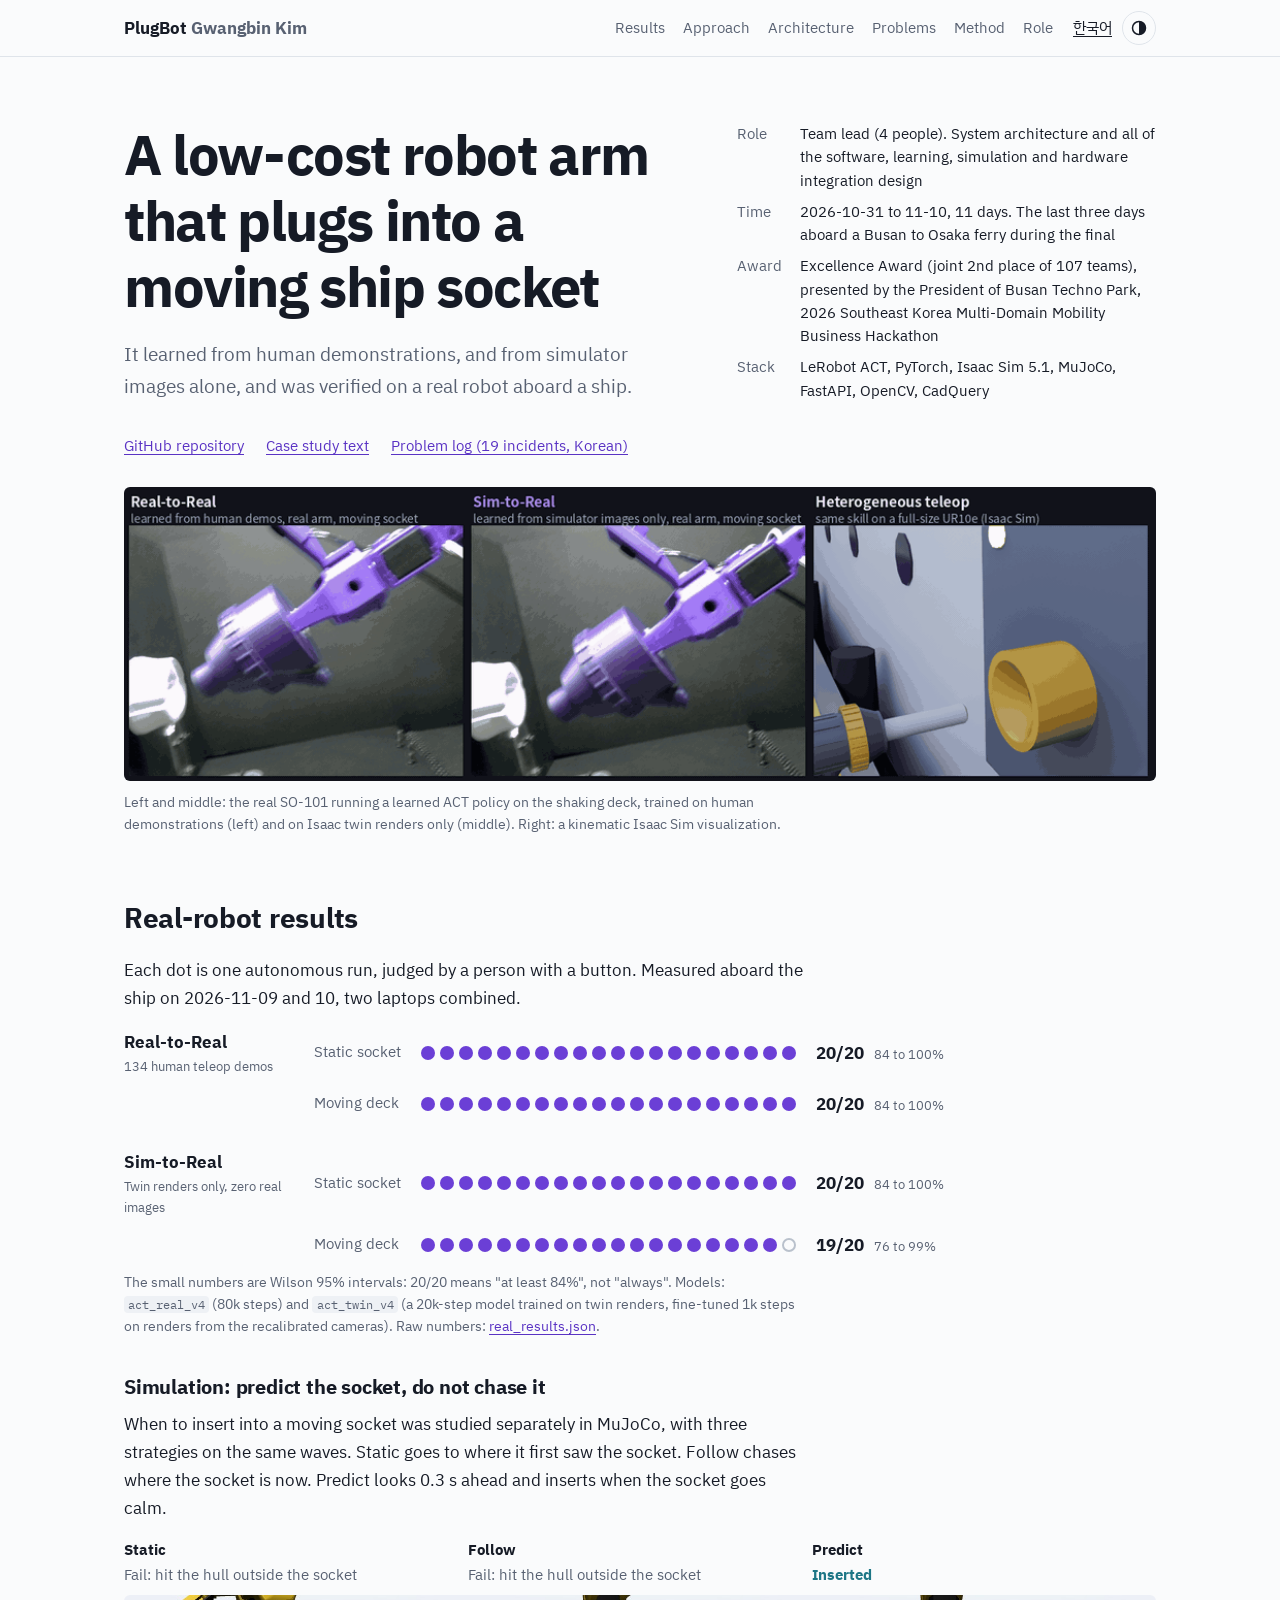
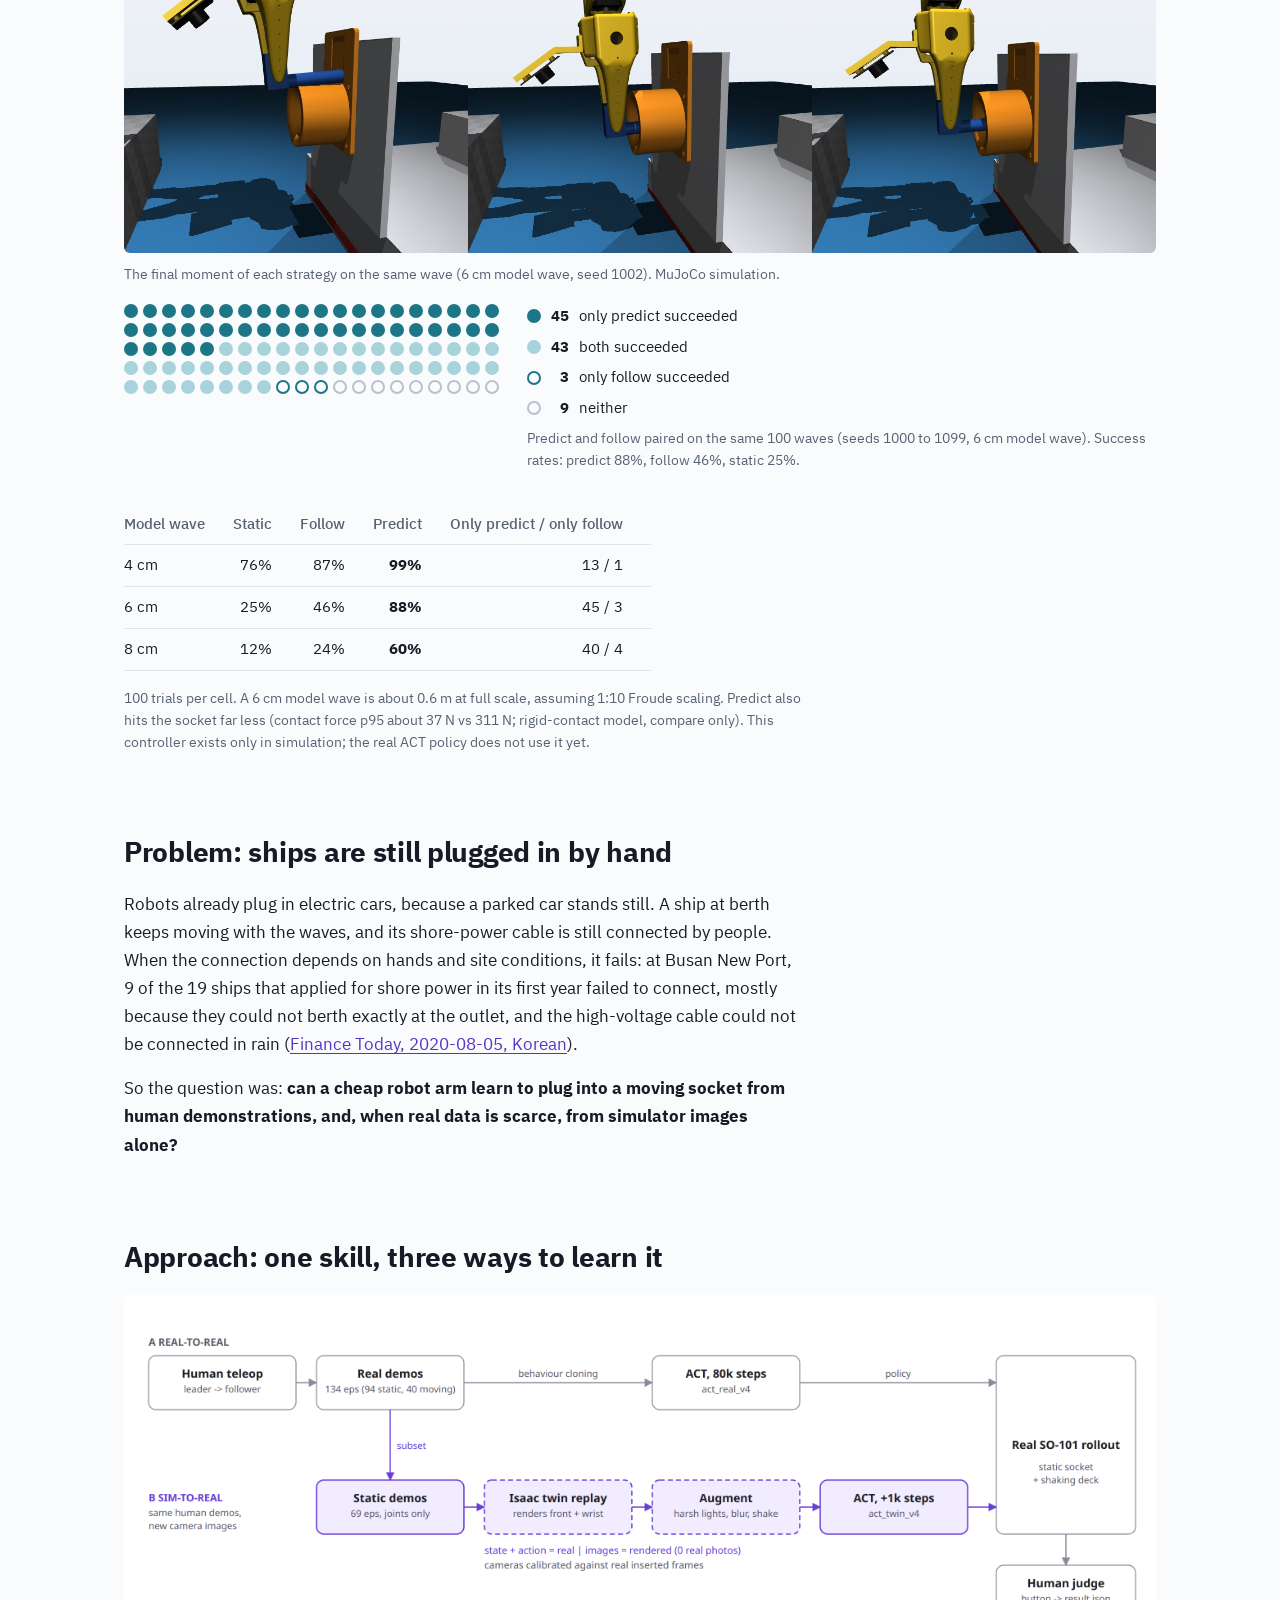
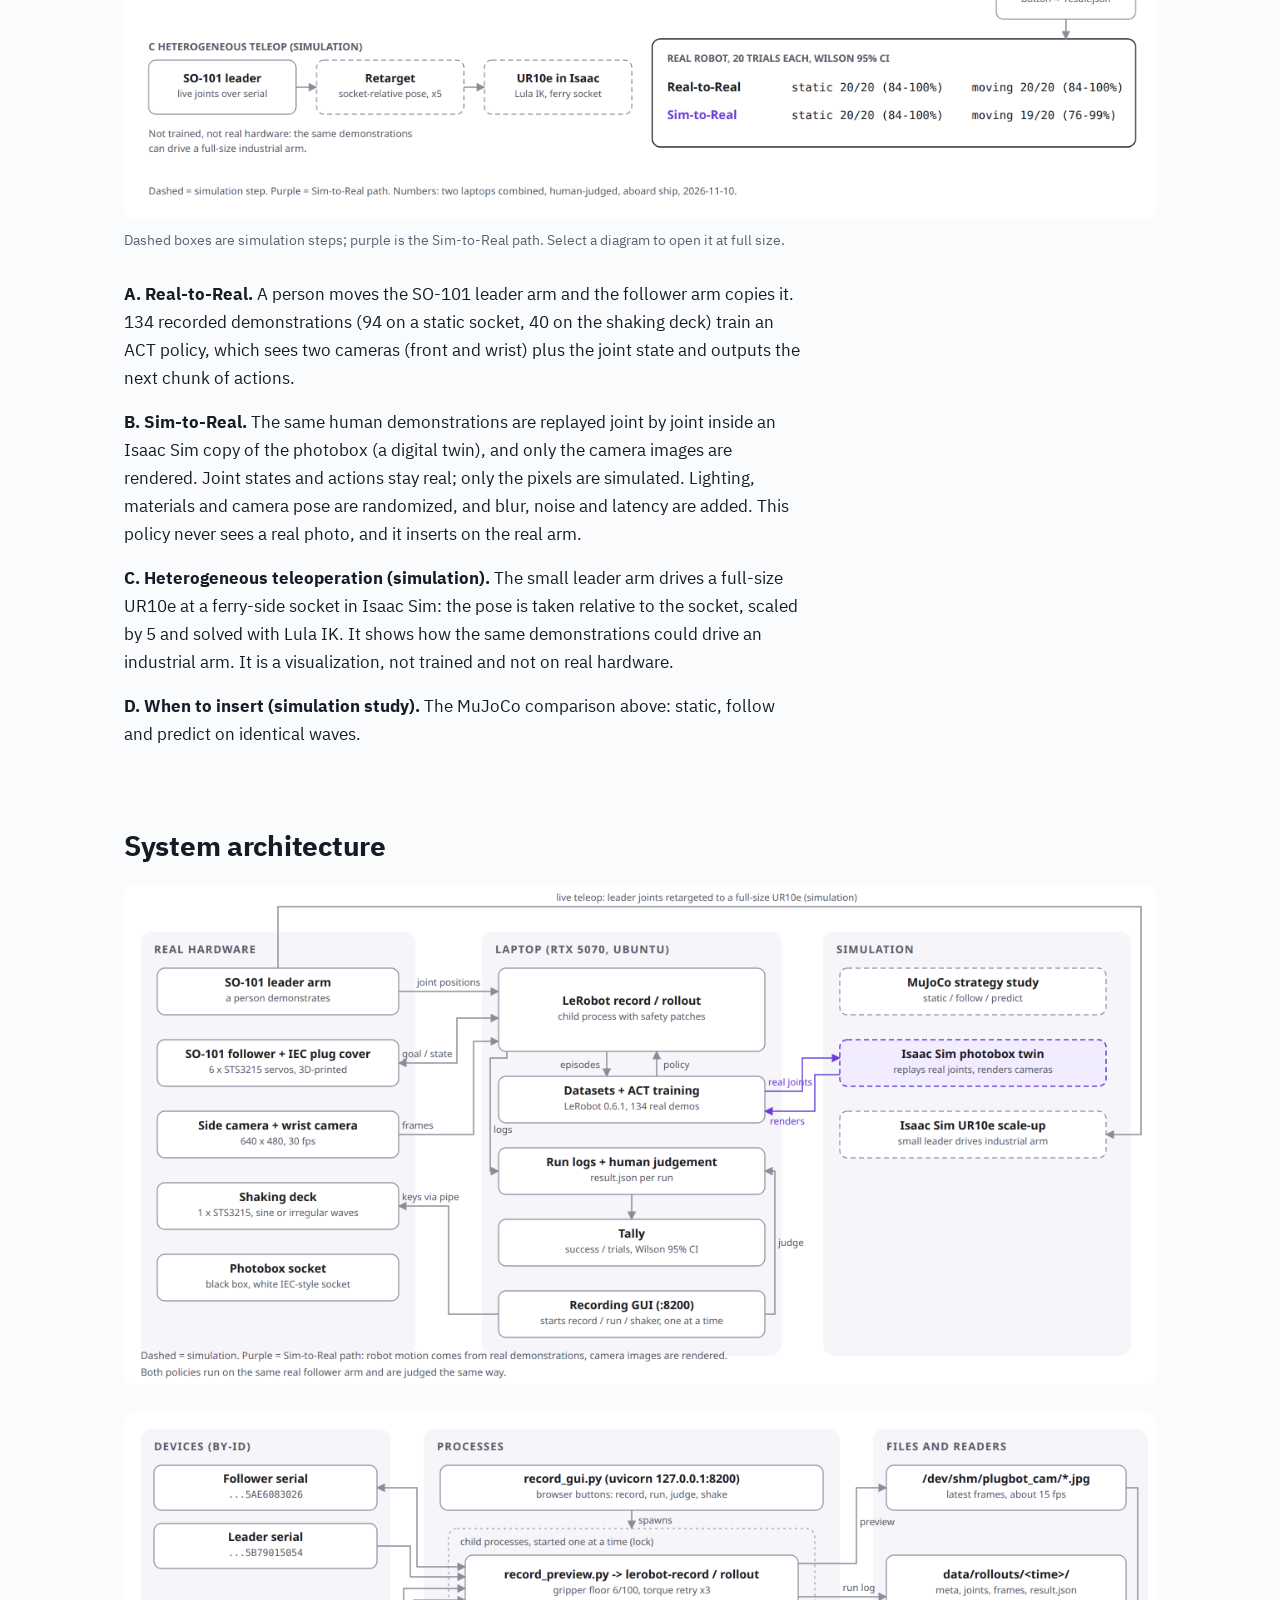
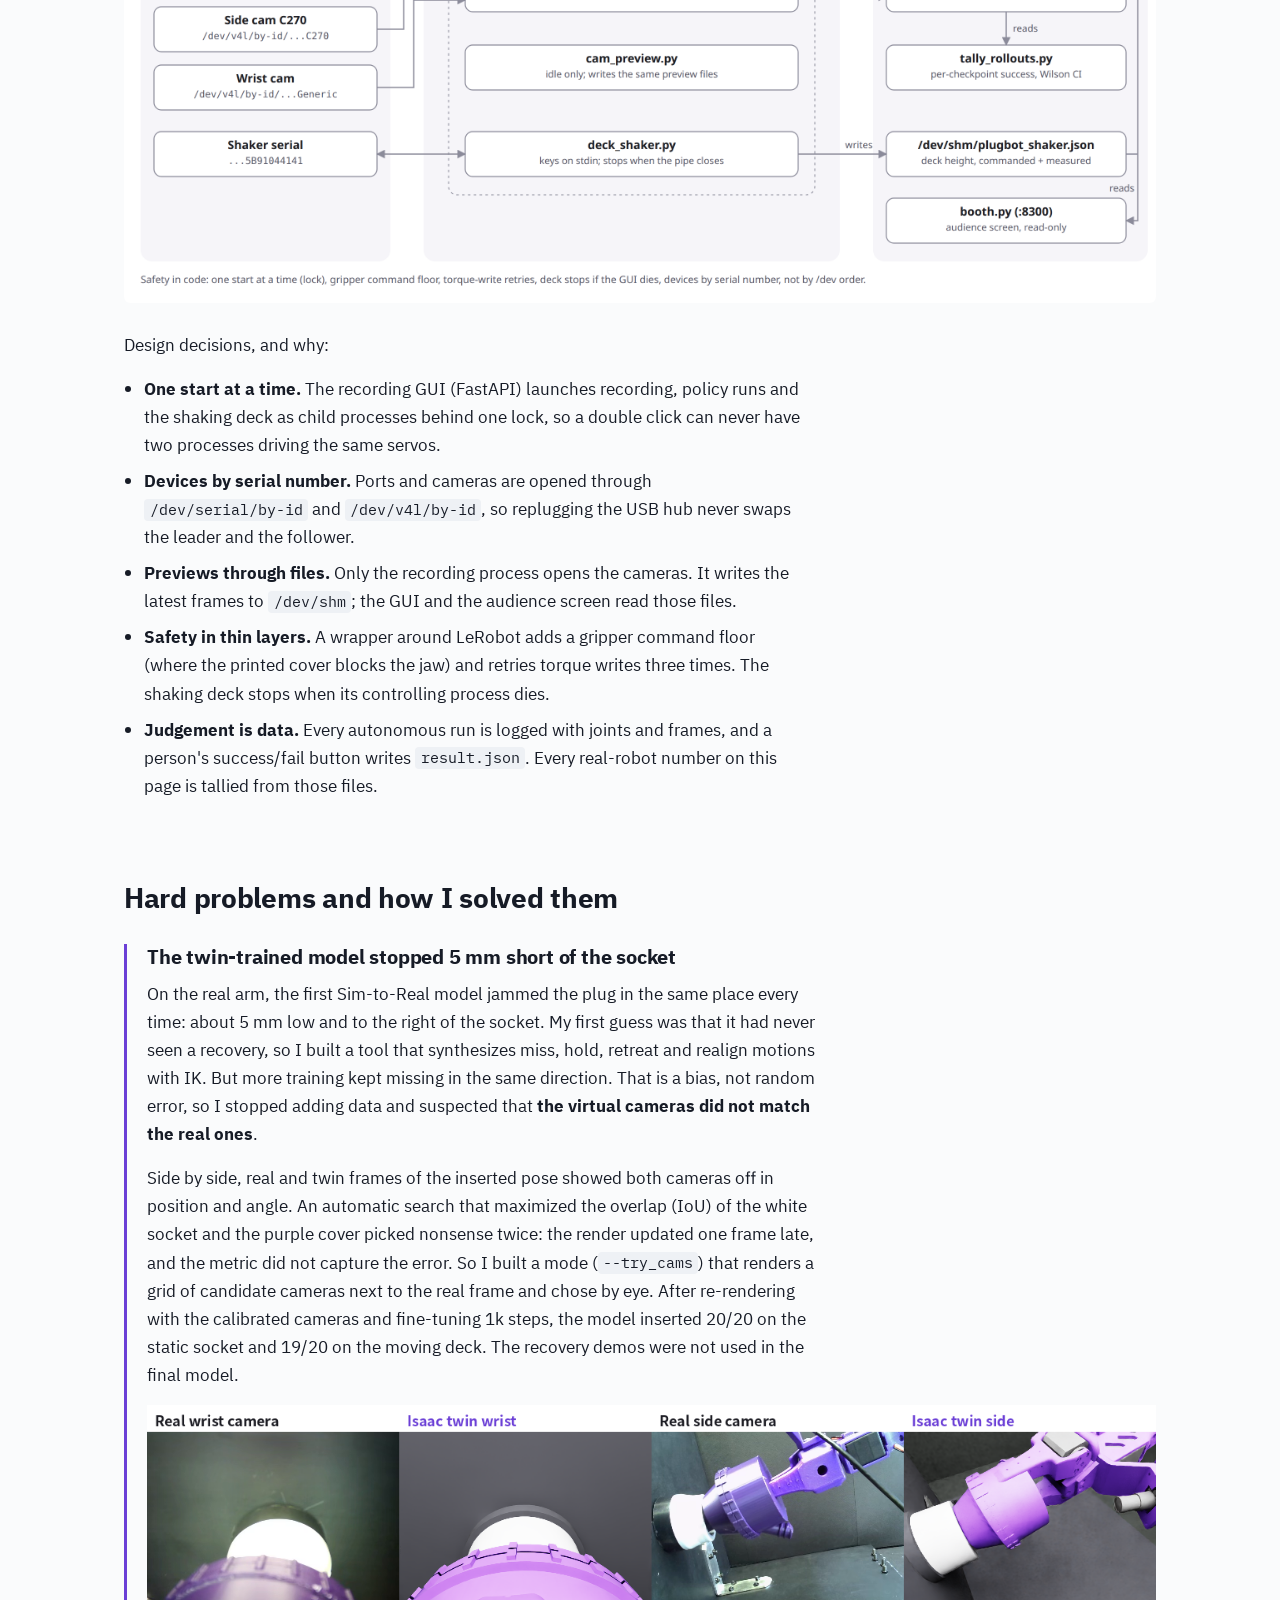
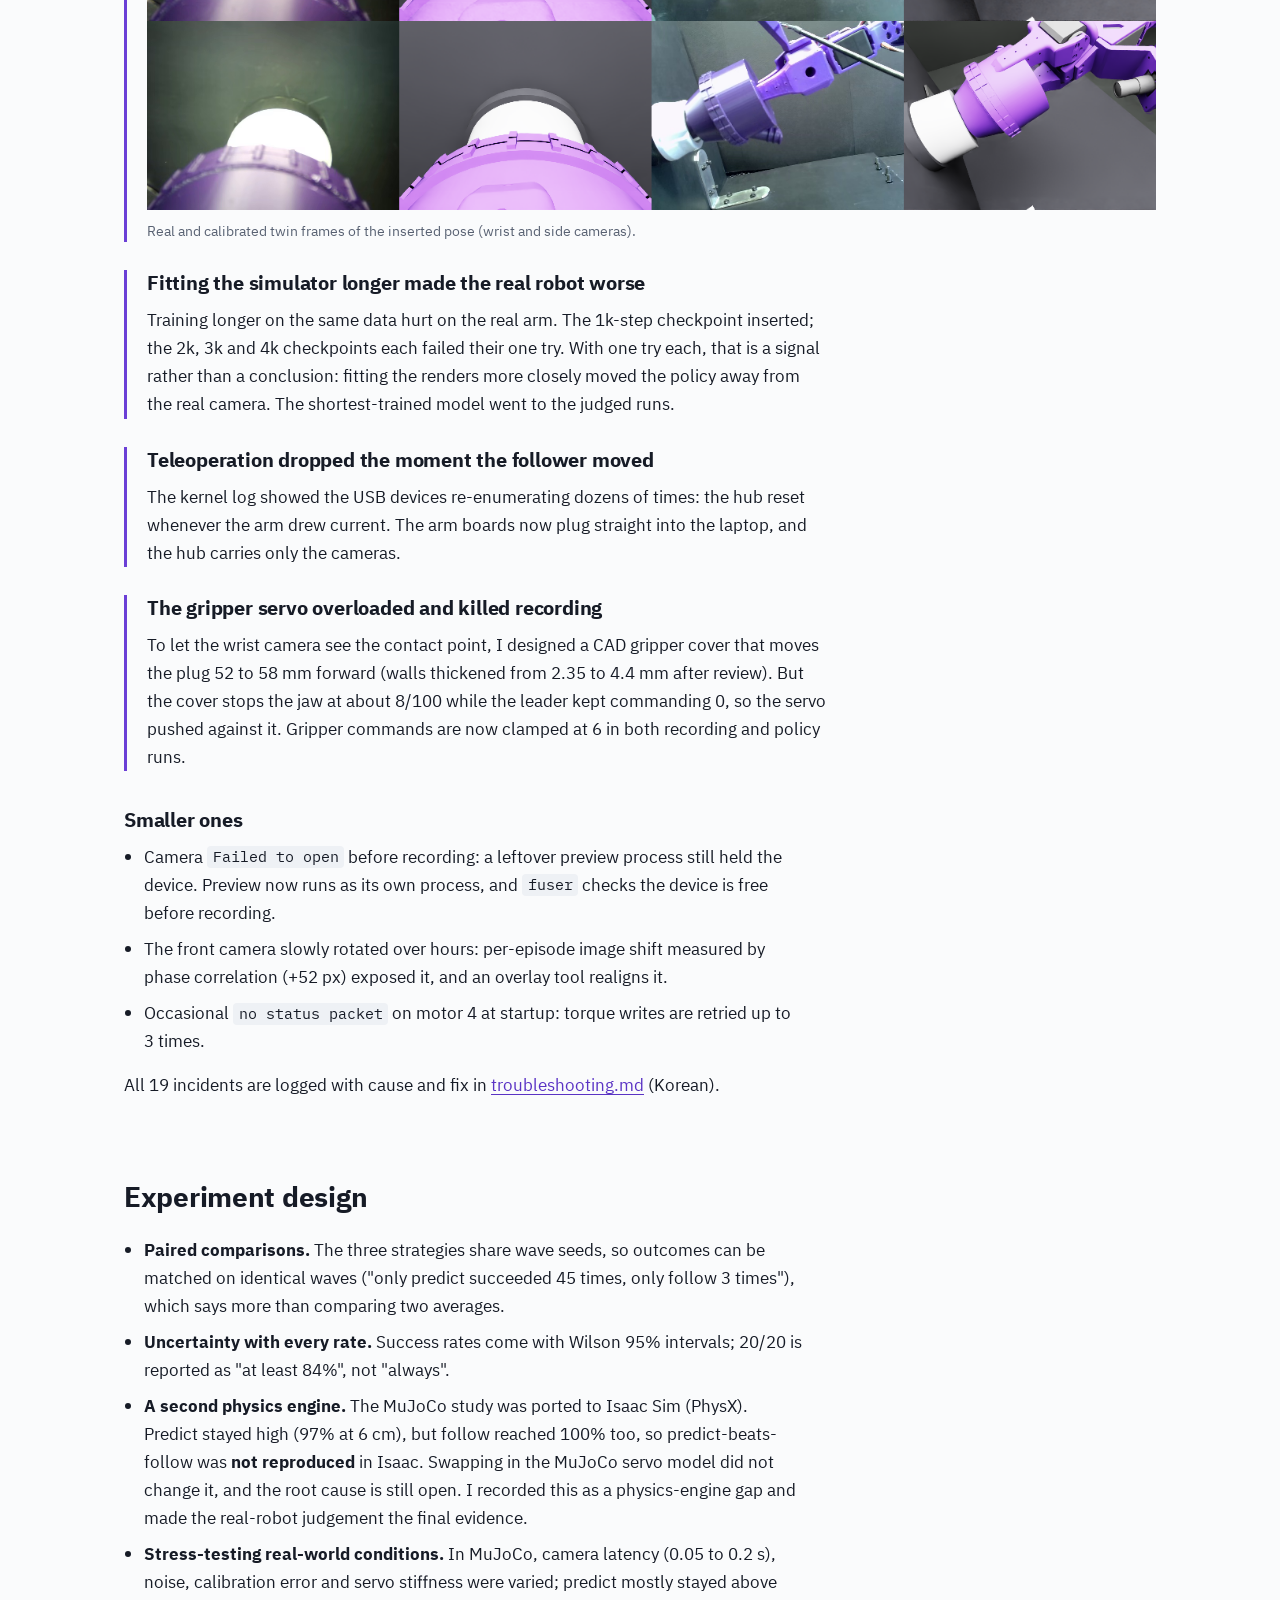
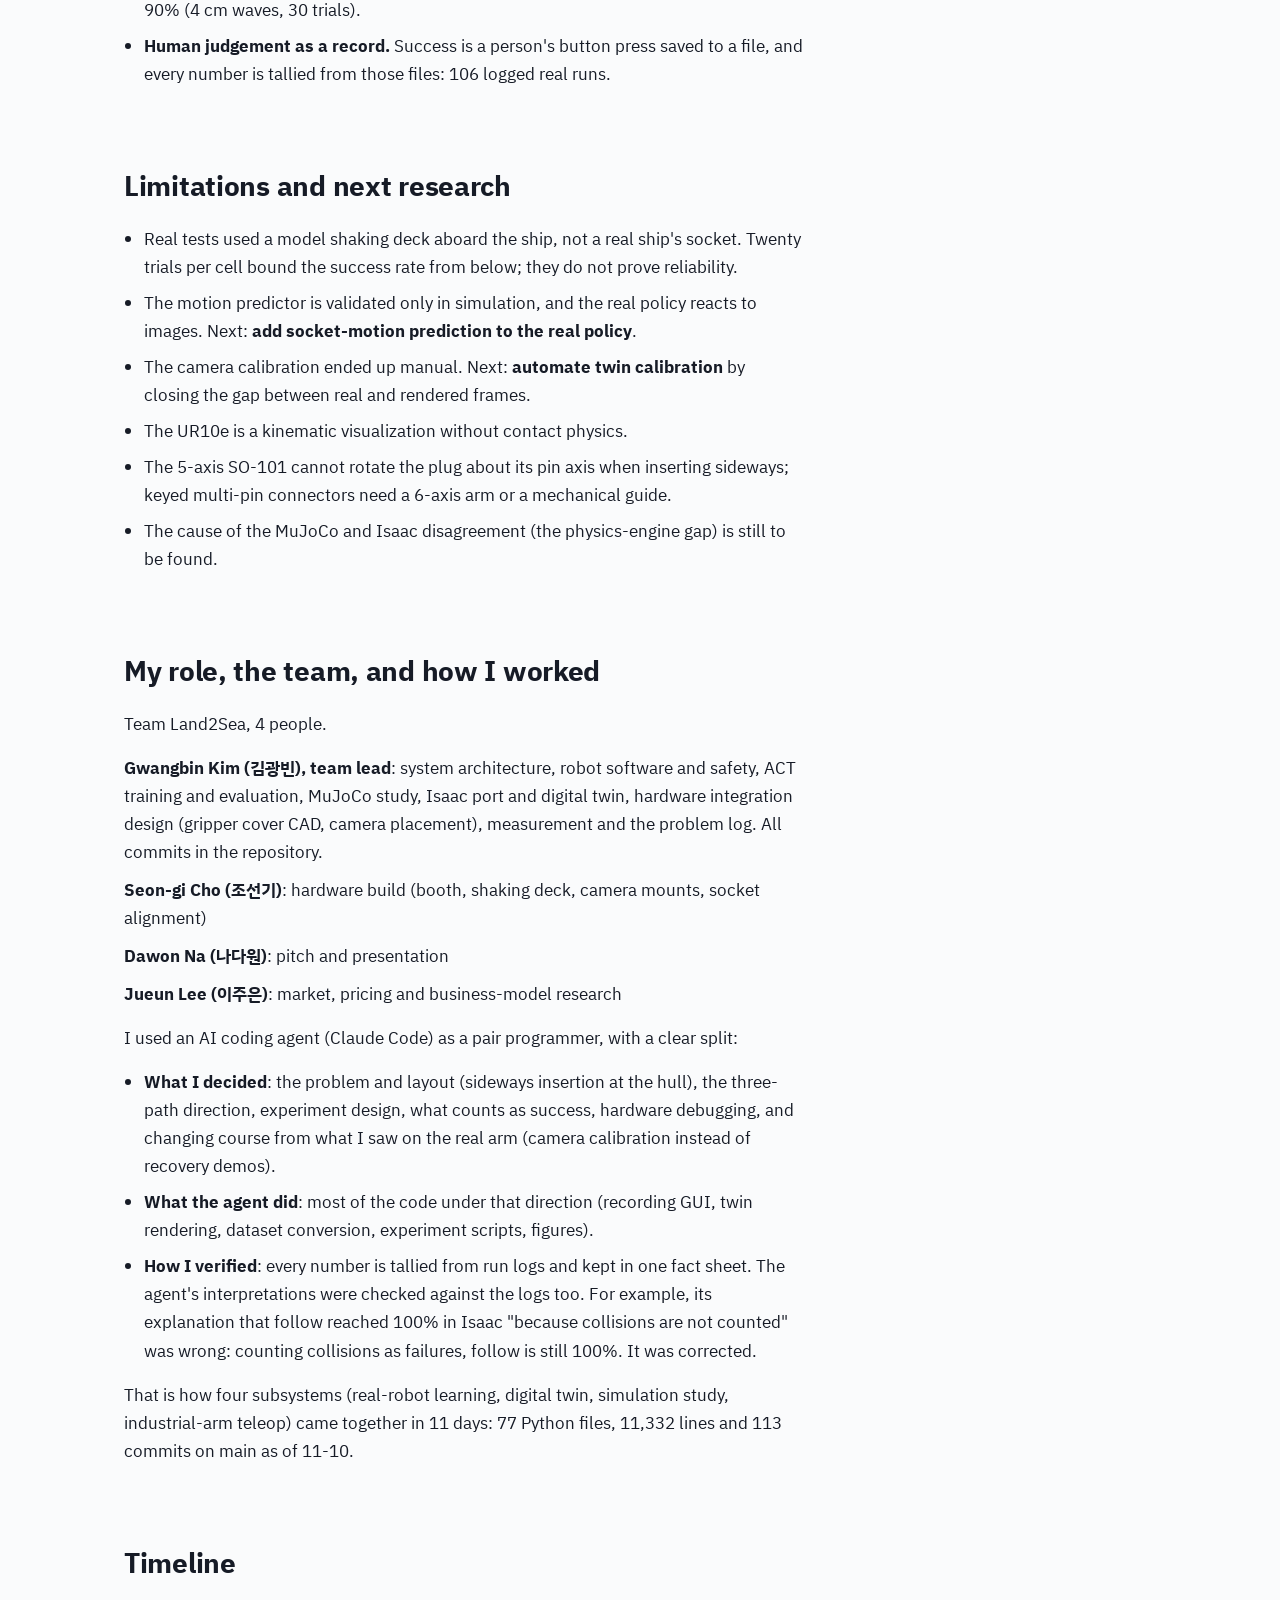
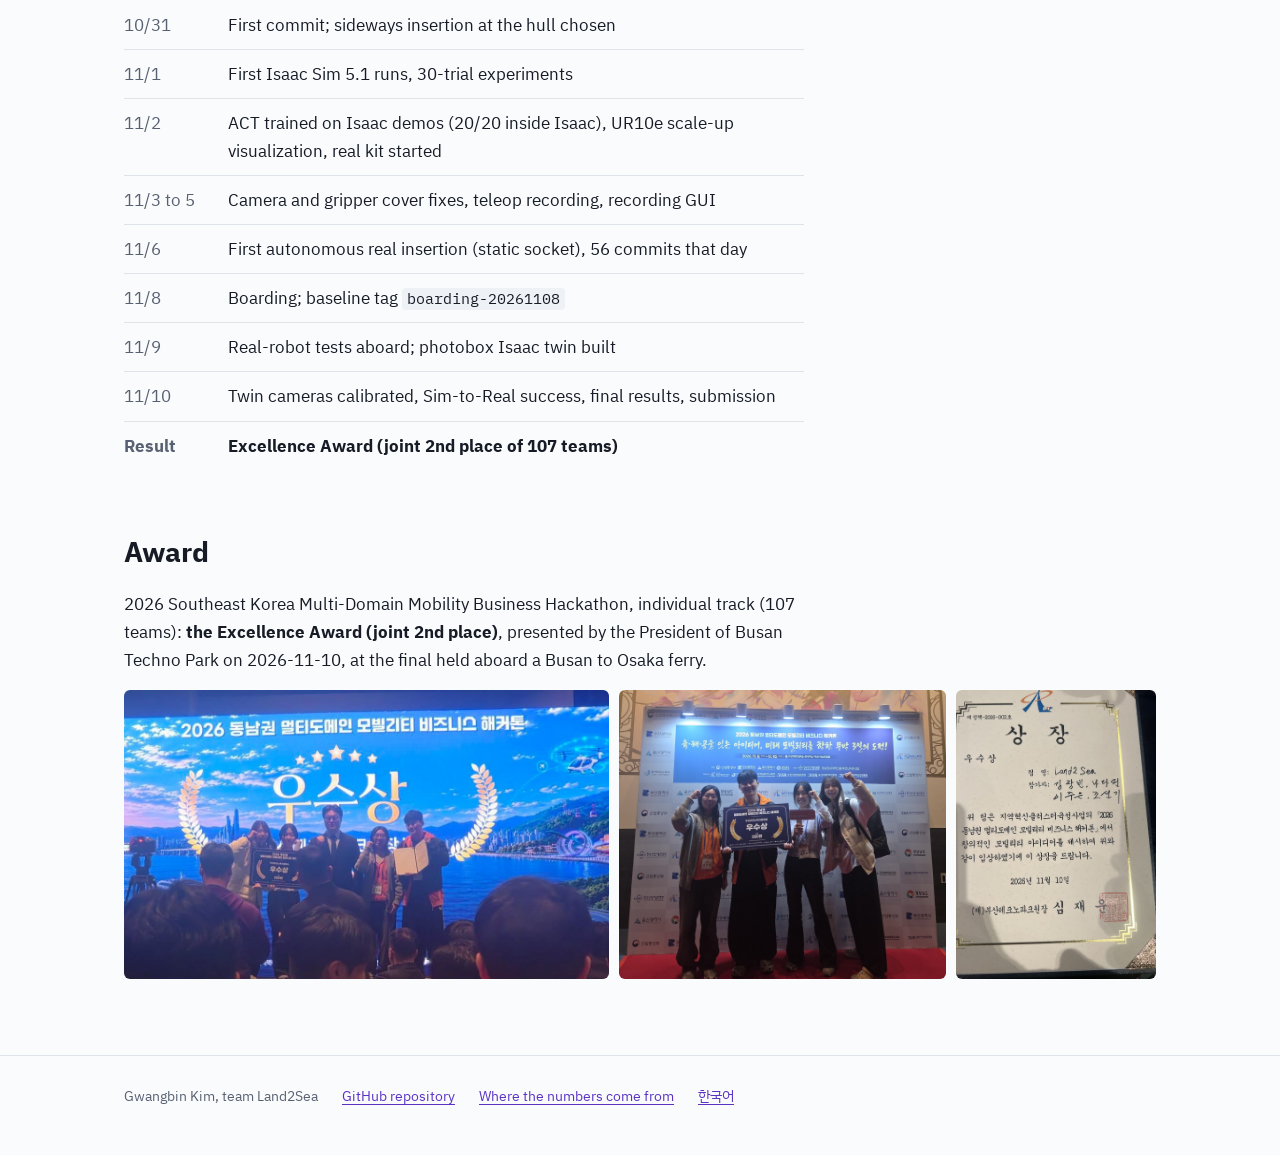
==== commit c48a87f2: "수상 사진(무대, 단체, 상장)과 상장 기준 표기: 본선 우수상(공동 2위), (재)부산테크노파크원장상. 사진은 위치 정보를 지우고 웹 크기로" ====
--- a/docs/en/index.html
+++ b/docs/en/index.html
@@ -6,7 +6,7 @@
 <title>PlugBot Gwangbin Kim</title>
 <meta name="description" content="A low-cost robot arm that learns to plug into a moving ship socket, from human demonstrations and from an Isaac Sim digital twin, verified on a real robot aboard a ship. Joint 2nd place of 107 teams.">
 <meta property="og:title" content="PlugBot: a robot arm that plugs into a moving ship socket">
-<meta property="og:description" content="Real-to-Real 40/40, Sim-to-Real 39/40 with zero real images. Joint 2nd place of 107 teams and the Busan Techno Park President's Award.">
+<meta property="og:description" content="Real-to-Real 40/40, Sim-to-Real 39/40 with zero real images. Excellence Award (joint 2nd place of 107 teams) from the President of Busan Techno Park.">
 <link rel="alternate" hreflang="ko" href="../">
 <link rel="preconnect" href="https://fonts.googleapis.com">
 <link rel="preconnect" href="https://fonts.gstatic.com" crossorigin>
@@ -47,7 +47,7 @@
     <dl class="facts">
       <dt>Role</dt><dd>Team lead (4 people). System architecture and all of the software, learning, simulation and hardware integration design</dd>
       <dt>Time</dt><dd>2026-10-31 to 11-10, 11 days. The last three days aboard a Busan to Osaka ferry during the final</dd>
-      <dt>Award</dt><dd>Joint 2nd place of 107 teams and the Busan Techno Park President's Award, 2026 Southeast Korea Multi-Domain Mobility Business Hackathon</dd>
+      <dt>Award</dt><dd>Excellence Award (joint 2nd place of 107 teams), presented by the President of Busan Techno Park, 2026 Southeast Korea Multi-Domain Mobility Business Hackathon</dd>
       <dt>Stack</dt><dd>LeRobot ACT, PyTorch, Isaac Sim 5.1, MuJoCo, FastAPI, OpenCV, CadQuery</dd>
     </dl>
   </div>
@@ -266,8 +266,18 @@
       <li><time>11/8</time><span>Boarding; baseline tag <code>boarding-20261108</code></span></li>
       <li><time>11/9</time><span>Real-robot tests aboard; photobox Isaac twin built</span></li>
       <li><time>11/10</time><span>Twin cameras calibrated, Sim-to-Real success, final results, submission</span></li>
-      <li class="end"><time>Result</time><span>Joint 2nd place of 107 teams, Busan Techno Park President's Award</span></li>
+      <li class="end"><time>Result</time><span>Excellence Award (joint 2nd place of 107 teams)</span></li>
     </ol>
+  </section>
+
+  <section id="award">
+    <h2>Award</h2>
+    <p class="col">2026 Southeast Korea Multi-Domain Mobility Business Hackathon, individual track (107 teams): <strong>the Excellence Award (joint 2nd place)</strong>, presented by the President of Busan Techno Park on 2026-11-10, at the final held aboard a Busan to Osaka ferry.</p>
+    <div class="award-photos">
+      <a href="../assets/award_stage.jpg"><img src="../assets/award_stage.jpg" width="1020" height="608" loading="lazy" alt="Team Land2Sea receiving the Excellence Award on stage"></a>
+      <a href="../assets/award_team.jpg"><img src="../assets/award_team.jpg" width="1400" height="1237" loading="lazy" alt="Team Land2Sea at the photo wall with the award board"></a>
+      <a href="../assets/award_certificate.jpg"><img src="../assets/award_certificate.jpg" width="902" height="1300" loading="lazy" alt="Award certificate, Excellence Award, team Land2Sea, 2026-11-10"></a>
+    </div>
   </section>
 
 </div>
--- a/docs/assets/site.css
+++ b/docs/assets/site.css
@@ -56,6 +56,7 @@
 ul { margin: 0 0 16px; padding-left: 1.2em; }
 li { margin-bottom: 8px; }
 .muted { color: var(--muted); }
+.nw { white-space: nowrap; }
 .small { font-size: 14px; line-height: 1.6; }
 
 /* top bar */
@@ -157,6 +158,10 @@
 .timeline li.end { border-bottom: 0; font-weight: 700; }
 
 .team { list-style: none; padding: 0; }
+/* award: three photos share one height, widths follow their aspect ratios */
+.award-photos { display: grid; grid-template-columns: 1.678fr 1.132fr 0.694fr; gap: 10px; margin: 8px 0 4px; }
+.award-photos img { width: 100%; height: 100%; object-fit: cover; border-radius: 6px; background: var(--surface); }
+@media (max-width: 760px) { .award-photos { grid-template-columns: 1fr 1fr; } .award-photos a:first-child { grid-column: 1 / -1; } }
 .team li { margin-bottom: 10px; }
 
 footer { border-top: 1px solid var(--rule); margin-top: 64px; padding: 28px 0 48px; font-size: 14px; color: var(--muted); }
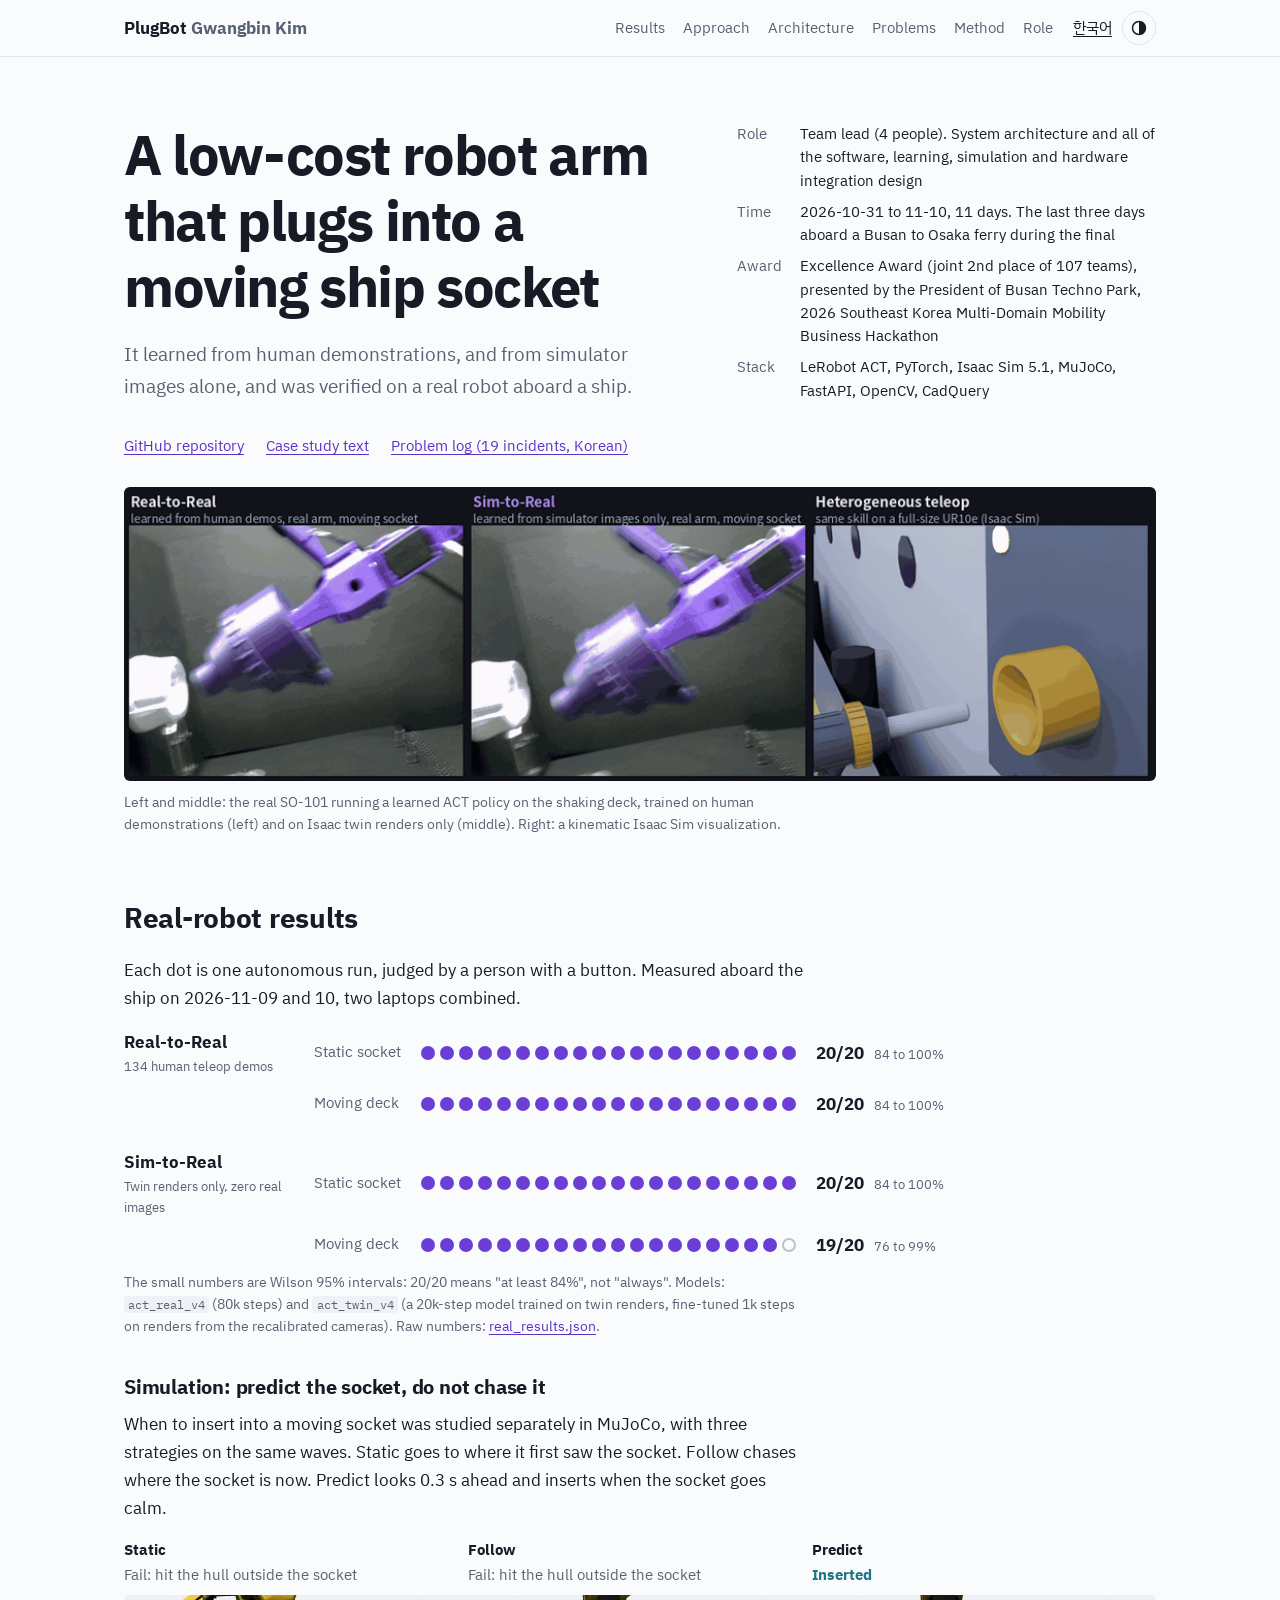
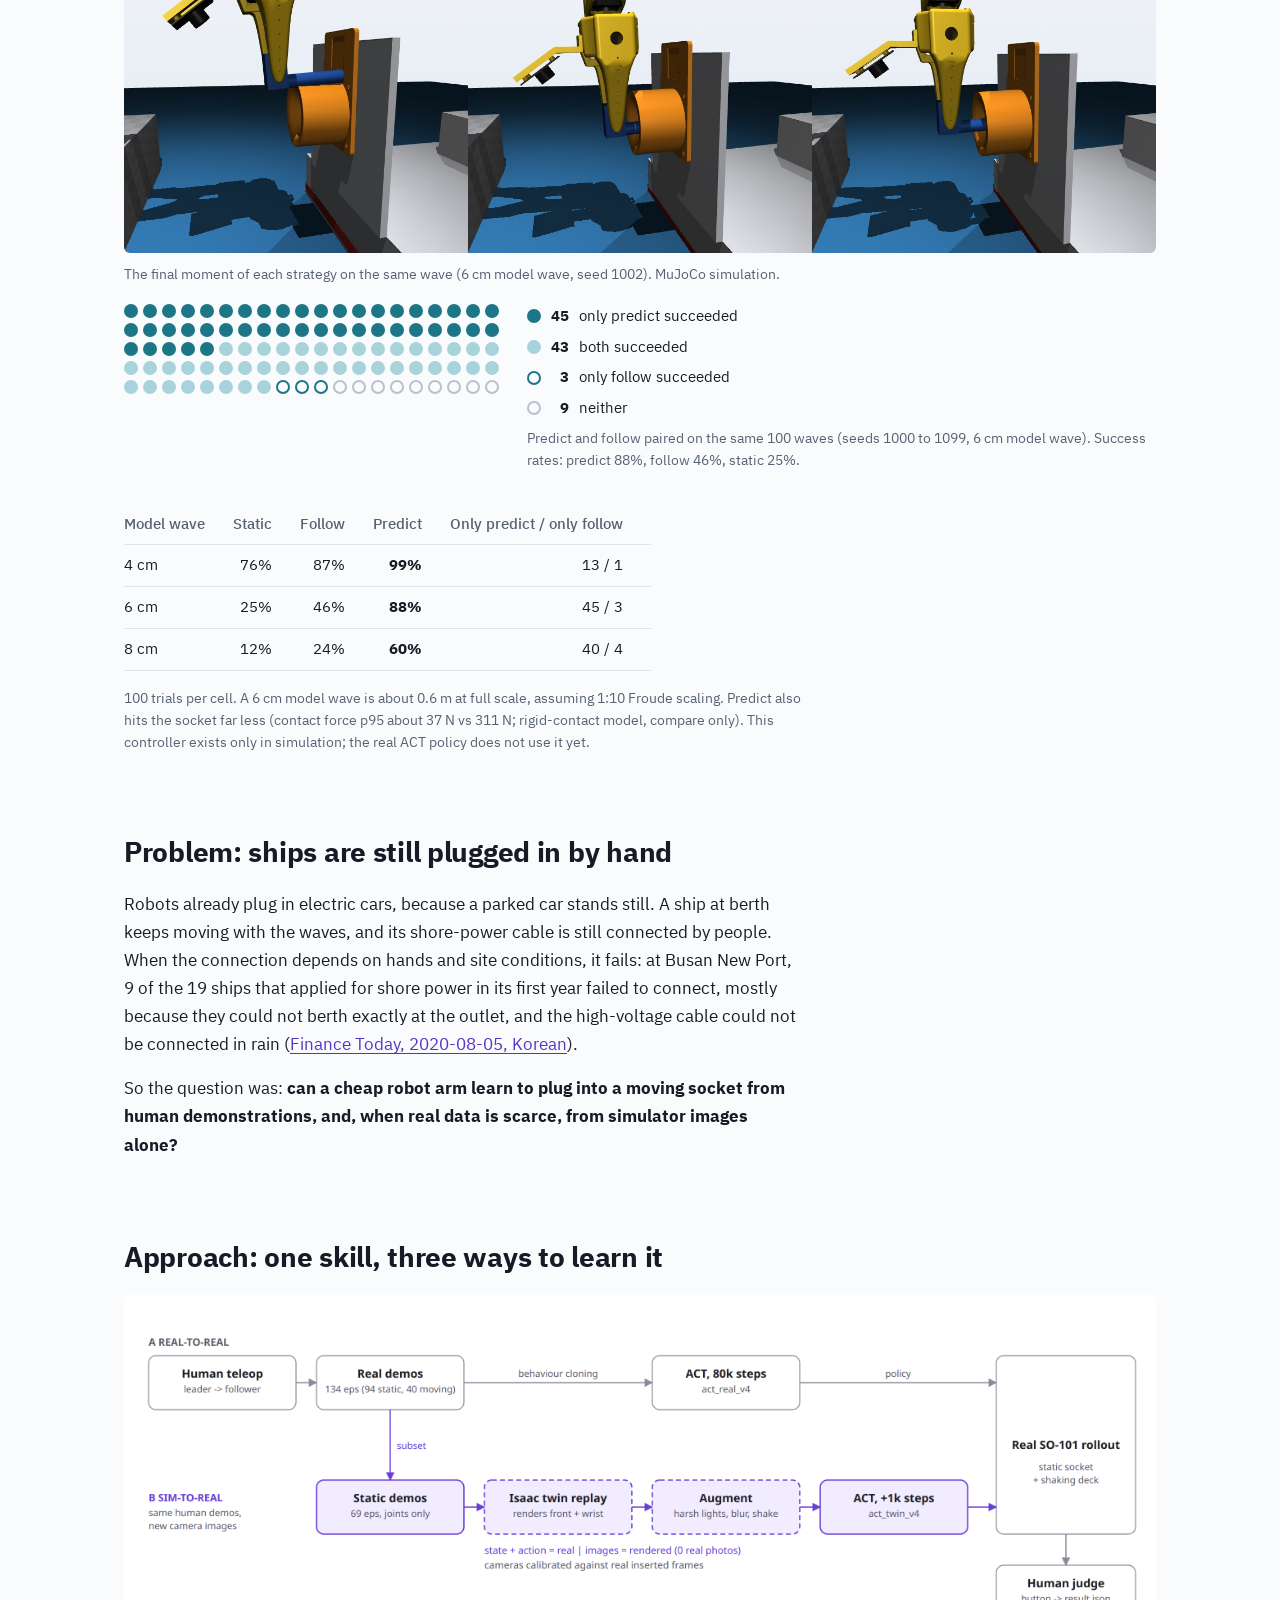
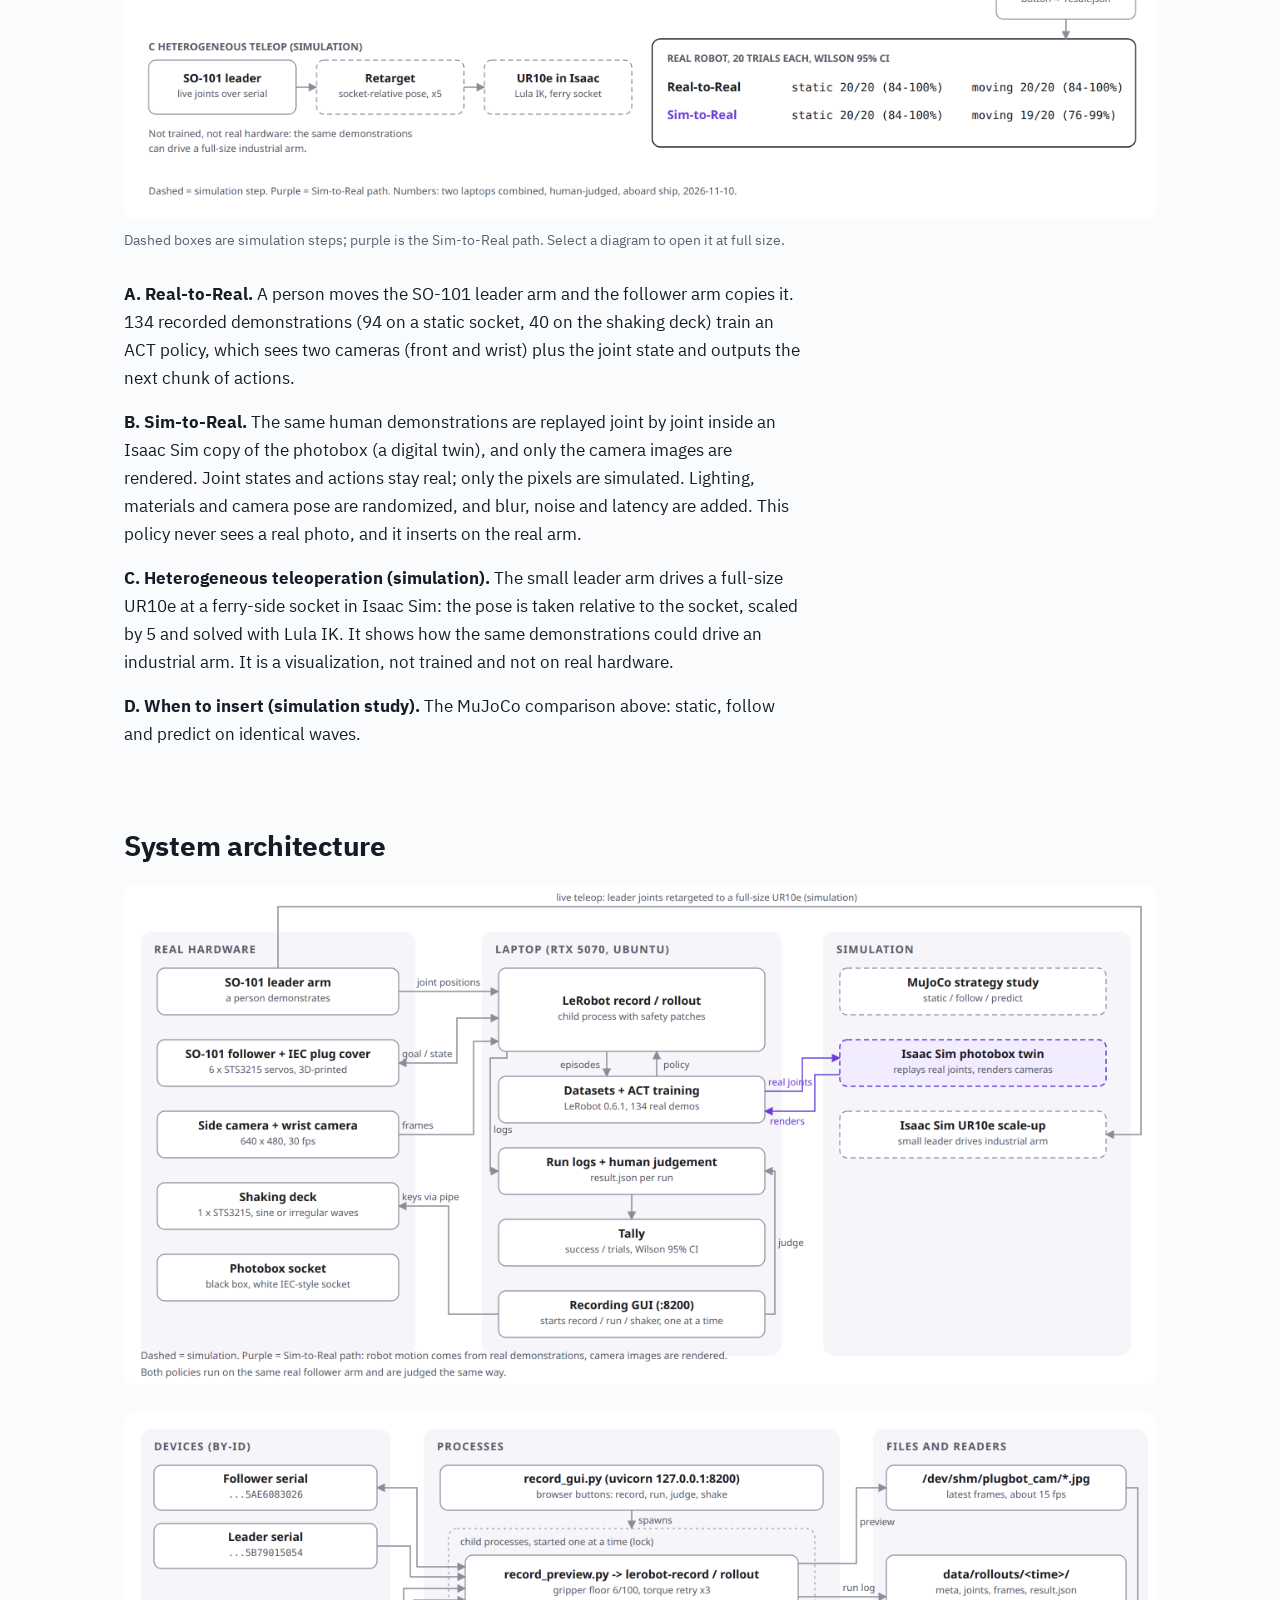
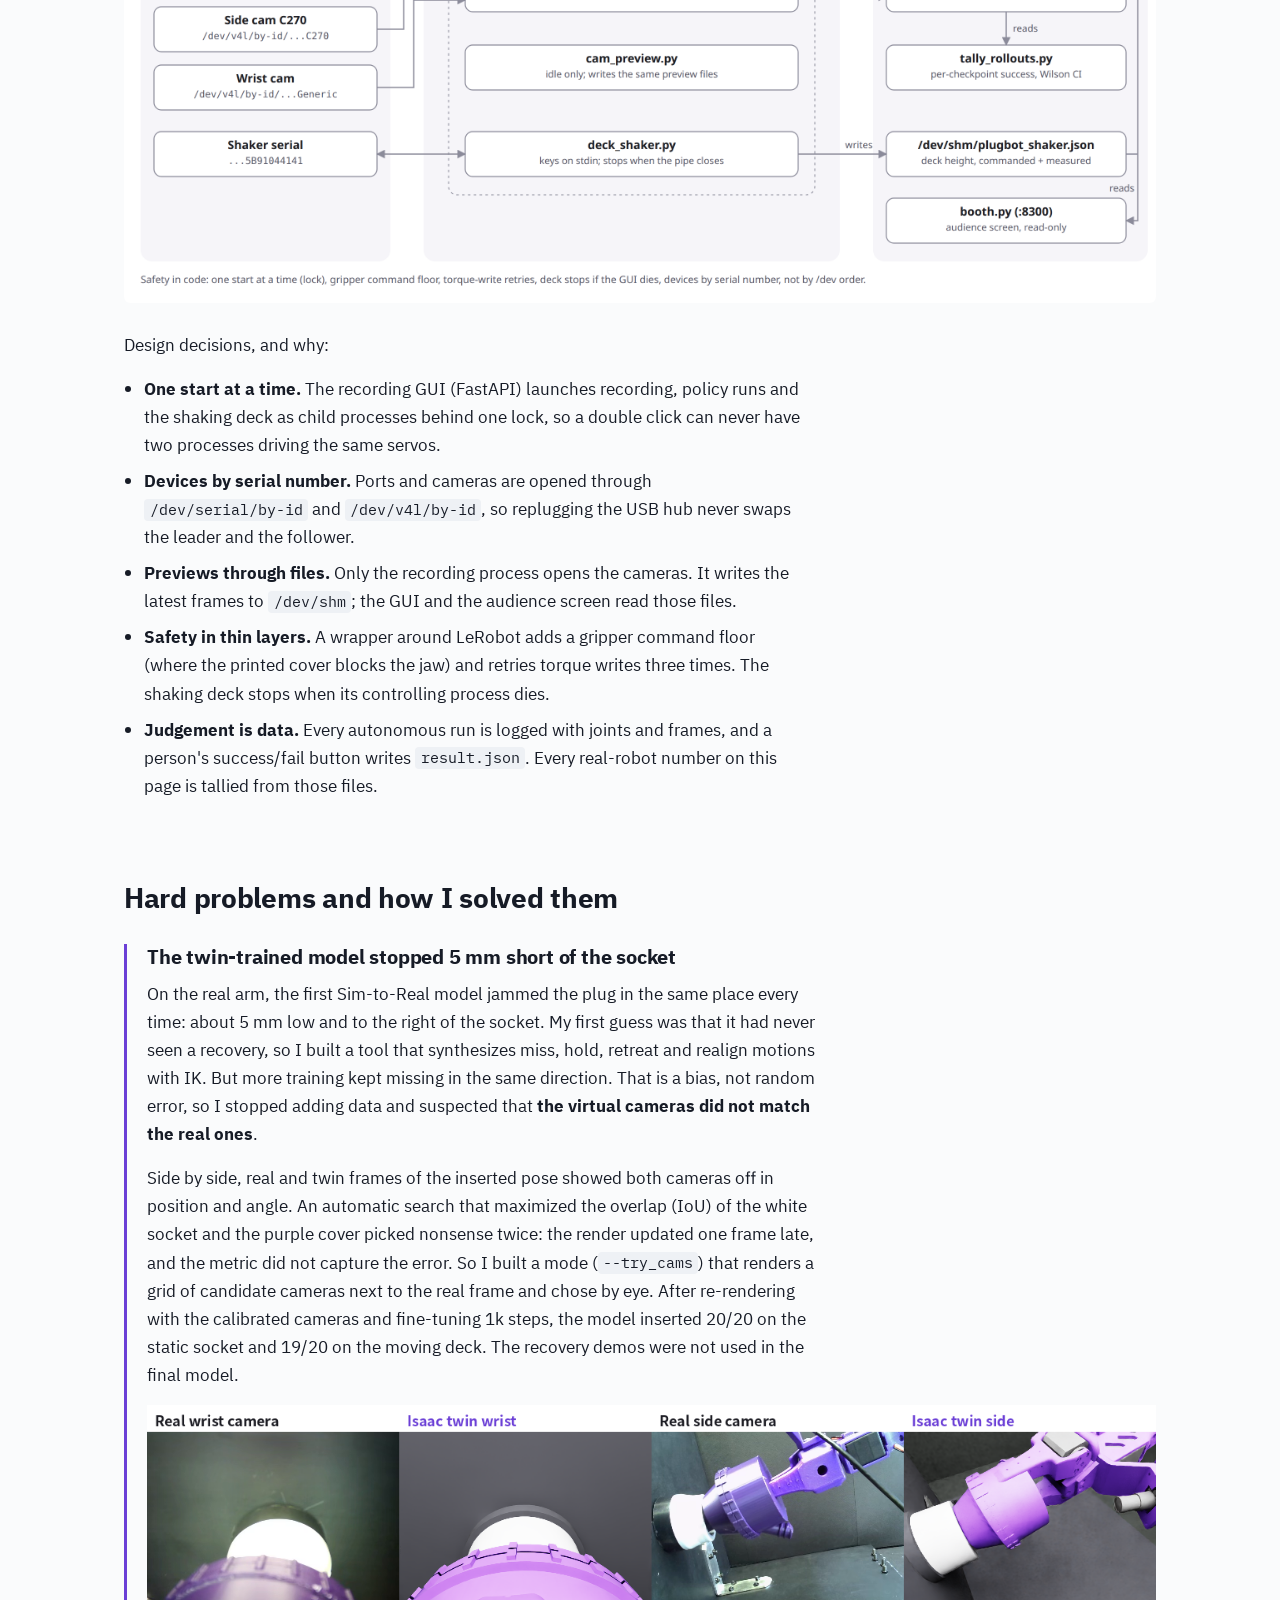
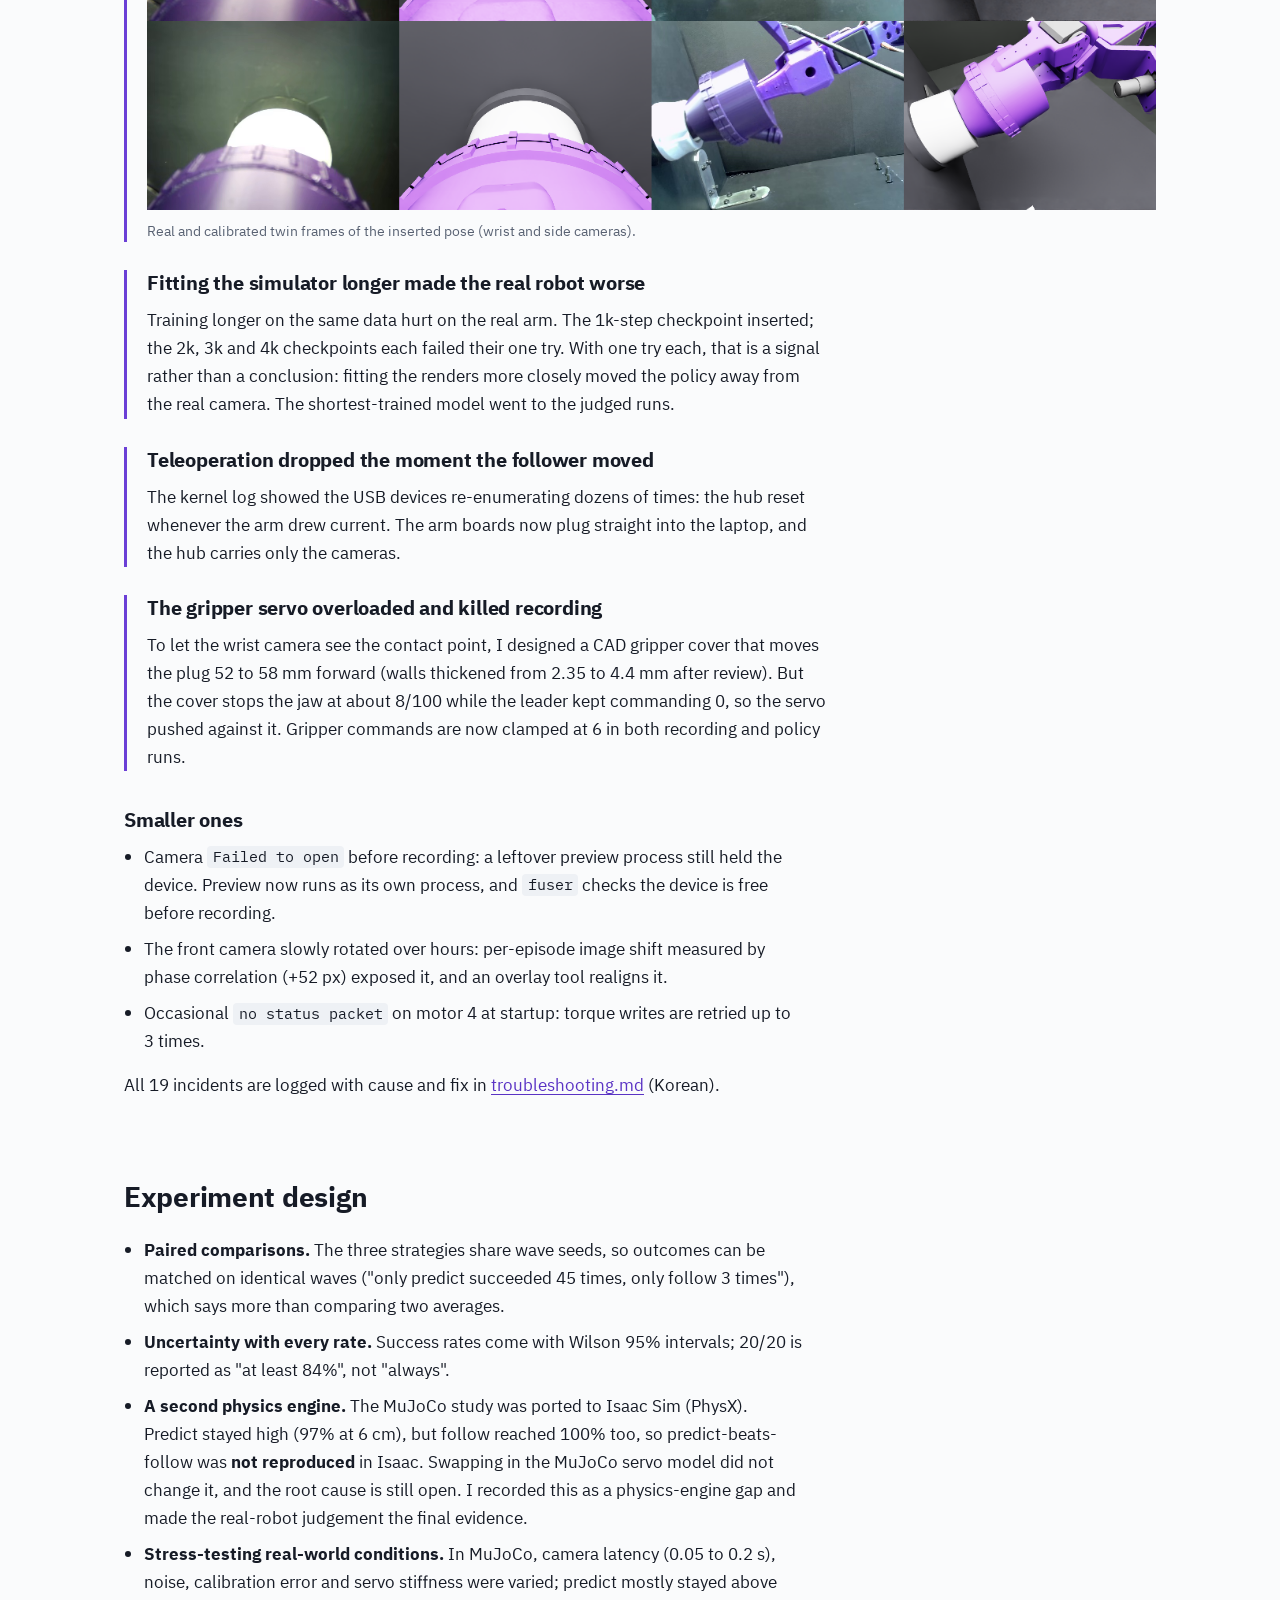
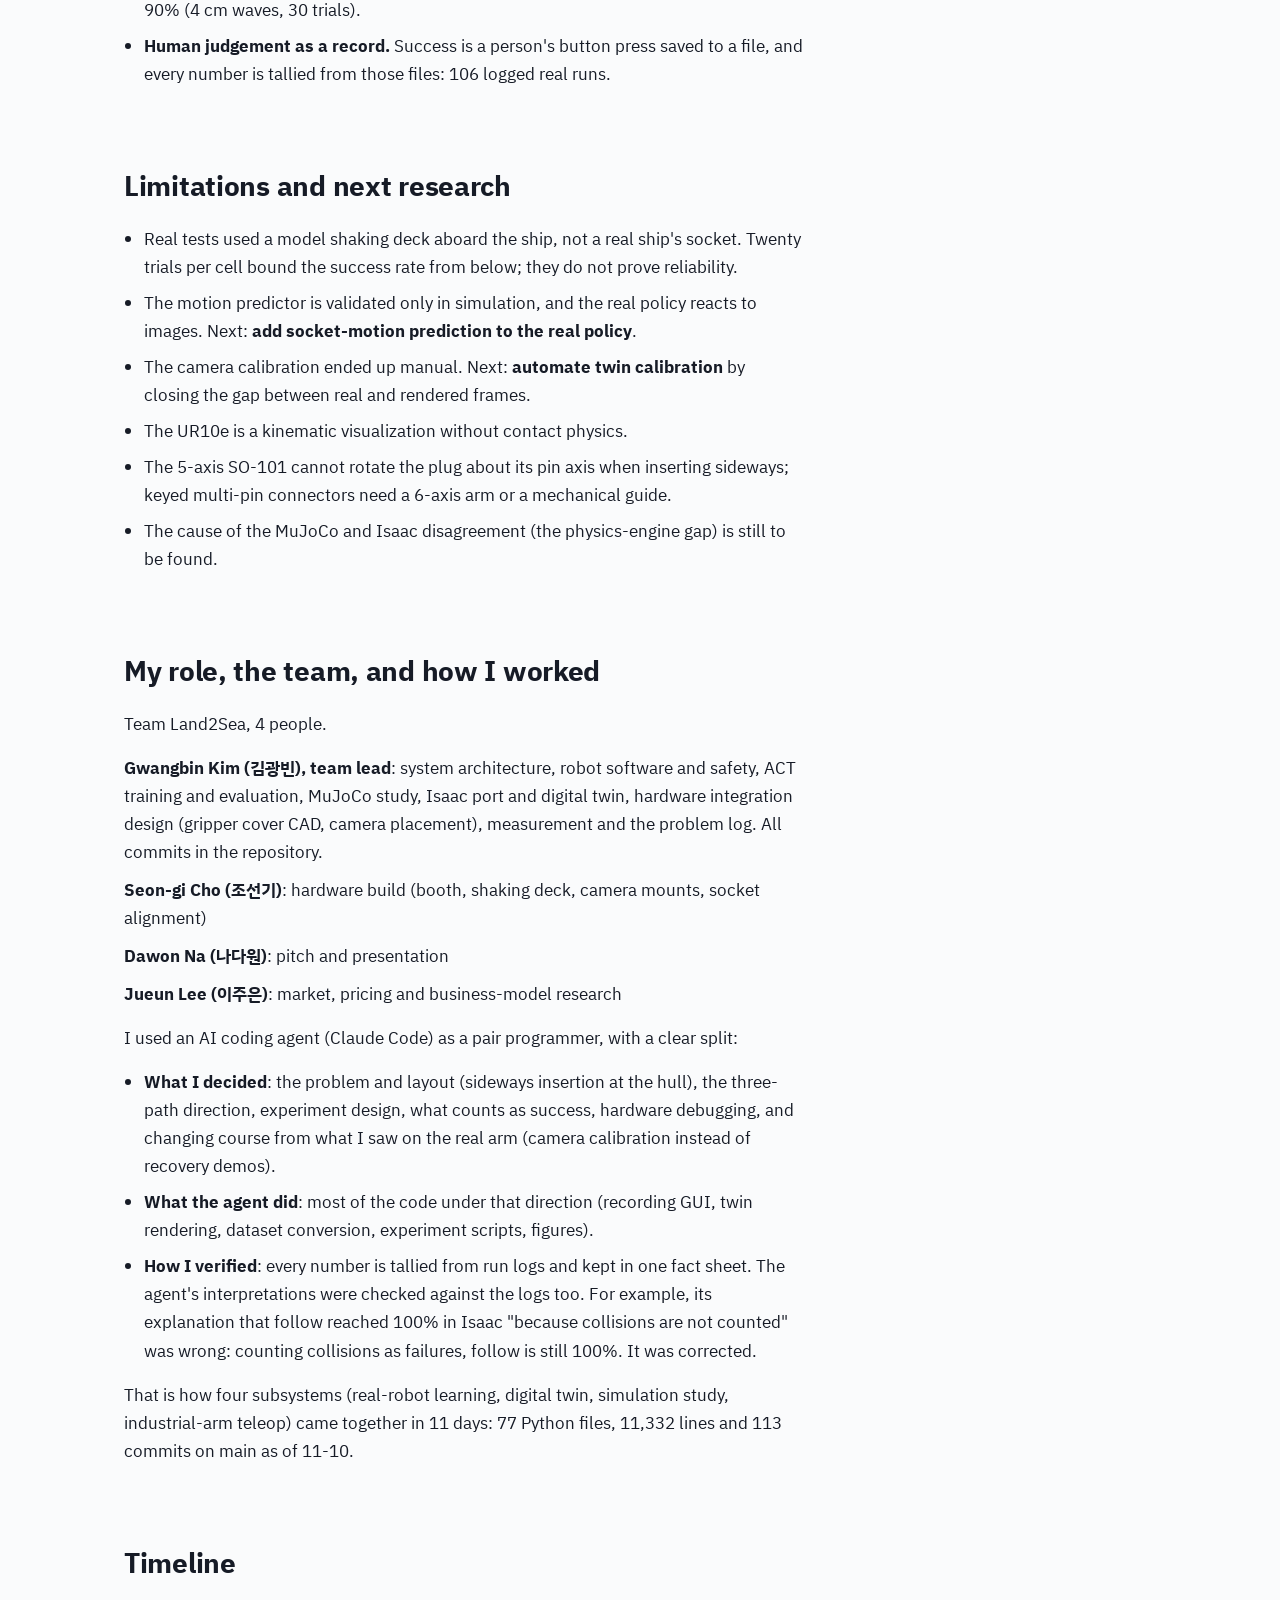
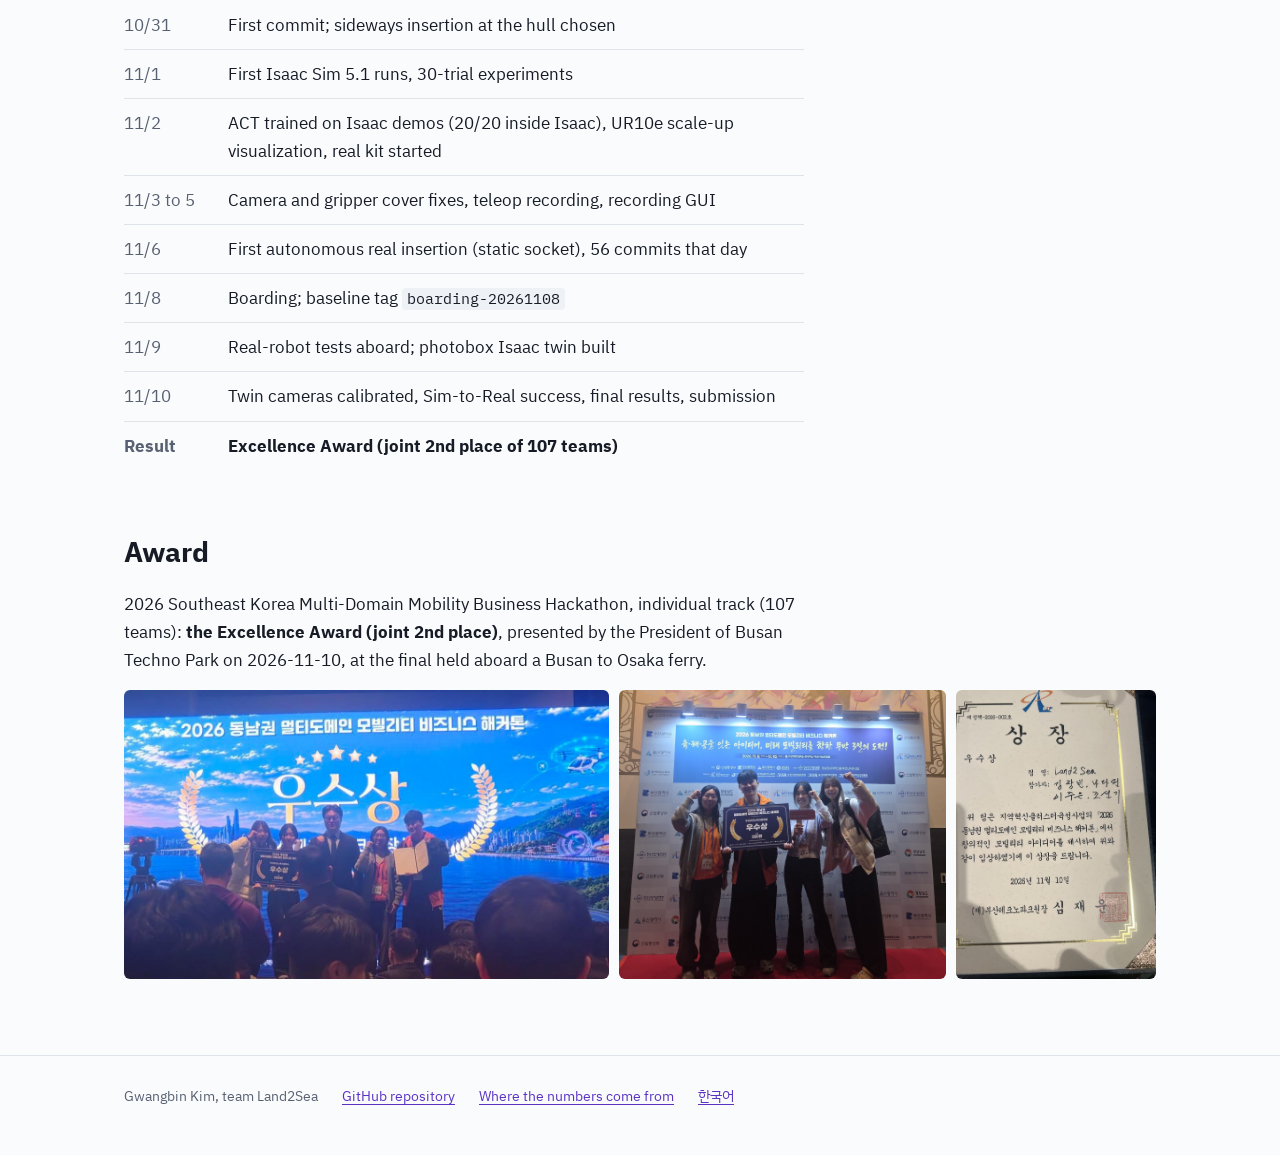
==== commit 5200fc93: "웹페이지 인쇄용 스타일(A4 PDF 포트폴리오): QR 코드, 정지 장면, 쪽 나눔. 휴대폰 배치는 화면에만" ====
--- a/docs/en/index.html
+++ b/docs/en/index.html
@@ -52,6 +52,7 @@
     </dl>
   </div>
 
+  <div class="print-only print-links"><img src="../assets/qr_site_en.svg" alt=""><div>Web page gawbi.github.io/plugbot/en<br>Repository github.com/gawbi/plugbot</div></div>
   <div class="links">
     <a href="https://github.com/gawbi/plugbot">GitHub repository</a>
     <a href="https://github.com/gawbi/plugbot/blob/main/docs/portfolio/case_study_en.md">Case study text</a>
@@ -59,7 +60,8 @@
   </div>
 
   <figure class="hero-media">
-    <img src="../assets/hero_three_paths.gif" width="1000" height="300" alt="Left: a real arm trained on human demonstrations inserts into a moving socket. Middle: a real arm trained only on simulator images inserts into a moving socket. Right: the same skill on a full-size UR10e in Isaac Sim.">
+    <img class="print-only" src="../assets/hero_still.jpg" width="1000" height="300" alt="Three paths at the moment of insertion: real-trained, twin-trained, UR10e visualization">
+    <img class="screen-only" src="../assets/hero_three_paths.gif" width="1000" height="300" alt="Left: a real arm trained on human demonstrations inserts into a moving socket. Middle: a real arm trained only on simulator images inserts into a moving socket. Right: the same skill on a full-size UR10e in Isaac Sim.">
     <figcaption>Left and middle: the real SO-101 running a learned ACT policy on the shaking deck, trained on human demonstrations (left) and on Isaac twin renders only (middle). Right: a kinematic Isaac Sim visualization.</figcaption>
   </figure>
 
--- a/docs/assets/site.css
+++ b/docs/assets/site.css
@@ -70,7 +70,7 @@
 .tools a { color: var(--ink); }
 .theme { border: 1px solid var(--rule); background: transparent; color: var(--ink); width: 34px; height: 34px; border-radius: 50%; cursor: pointer; display: grid; place-items: center; padding: 0; }
 .theme svg { width: 16px; height: 16px; }
-@media (max-width: 860px) { .bar nav { display: none; } }
+@media screen and (max-width: 860px) { .bar nav { display: none; } }
 
 /* hero */
 .hero { padding: 64px 0 28px; display: grid; grid-template-columns: minmax(0, 1.35fr) minmax(0, 1fr); gap: 48px; align-items: end; }
@@ -79,7 +79,7 @@
 .facts { margin: 0; display: grid; grid-template-columns: auto 1fr; gap: 8px 18px; font-size: 15px; line-height: 1.55; }
 .facts dt { color: var(--muted); }
 .facts dd { margin: 0; }
-@media (max-width: 760px) { .hero { grid-template-columns: 1fr; gap: 28px; padding-top: 40px; } }
+@media screen and (max-width: 760px) { .hero { grid-template-columns: 1fr; gap: 28px; padding-top: 40px; } }
 .links { display: flex; flex-wrap: wrap; gap: 8px 22px; margin: 4px 0 28px; font-size: 15px; }
 
 figure { margin: 0 0 8px; }
@@ -101,7 +101,7 @@
 .sim .dot.ok { background: var(--sim); }
 .dot.pale { background: var(--sim-pale); }
 .dot.ring { box-shadow: inset 0 0 0 2px var(--sim); }
-@media (max-width: 760px) {
+@media screen and (max-width: 760px) {
   .ledger { grid-template-columns: 1fr max-content; grid-auto-flow: row dense; gap: 6px 14px; }
   .ledger .grp { grid-column: 1 / -1; margin-top: 10px; }
   .ledger .sp { display: none; }
@@ -119,7 +119,7 @@
 .legend li { display: flex; gap: 10px; align-items: center; margin-bottom: 6px; }
 .legend .dot { flex: none; }
 .legend b { font-variant-numeric: tabular-nums; min-width: 2ch; text-align: right; }
-@media (max-width: 760px) { .paired { grid-template-columns: 1fr; } }
+@media screen and (max-width: 760px) { .paired { grid-template-columns: 1fr; } }
 
 /* tables */
 .tbl { width: auto; max-width: 680px; border-collapse: collapse; font-size: 15px; margin: 8px 0 16px; font-variant-numeric: tabular-nums; }
@@ -161,13 +161,13 @@
 /* award: three photos share one height, widths follow their aspect ratios */
 .award-photos { display: grid; grid-template-columns: 1.678fr 1.132fr 0.694fr; gap: 10px; margin: 8px 0 4px; }
 .award-photos img { width: 100%; height: 100%; object-fit: cover; border-radius: 6px; background: var(--surface); }
-@media (max-width: 760px) { .award-photos { grid-template-columns: 1fr 1fr; } .award-photos a:first-child { grid-column: 1 / -1; } }
+@media screen and (max-width: 760px) { .award-photos { grid-template-columns: 1fr 1fr; } .award-photos a:first-child { grid-column: 1 / -1; } }
 .team li { margin-bottom: 10px; }
 
 footer { border-top: 1px solid var(--rule); margin-top: 64px; padding: 28px 0 48px; font-size: 14px; color: var(--muted); }
 footer .wrap { display: flex; flex-wrap: wrap; gap: 8px 24px; }
 
-@media (max-width: 480px) {
+@media screen and (max-width: 480px) {
   body { font-size: 16px; }
   .wrap { padding: 0 16px; }
   h2 { font-size: 24px; }
@@ -175,9 +175,49 @@
   section { padding-top: 44px; }
 }
 
+.print-only { display: none !important; }
+
 @media print {
-  .bar, .theme, footer { display: none; }
-  body { background: #fff; }
-  section { break-inside: auto; }
-  .story, figure, .ledger, .paired { break-inside: avoid; }
-}
+  @page { size: A4; margin: 13mm 14mm 15mm; }
+  :root, :root[data-theme="dark"] {
+    --bg: #ffffff; --ink: #161b26; --muted: #586172; --rule: #dfe4ea; --surface: #eef1f5;
+    --real: #6b3fd6; --sim: #1d7686; --sim-pale: #a9d3da; --off: #b9c1cc; --link: #161b26;
+  }
+  body { background: #fff; font-size: 9.6pt; line-height: 1.62; }
+  .bar, .theme, footer, .links, .screen-only { display: none !important; }
+  .print-only { display: block !important; }
+  .print-links.print-only { display: flex !important; }
+  .wrap { max-width: none; padding: 0; }
+  .col, figcaption, .tbl { max-width: none; }
+  a { color: inherit; text-decoration: none; }
+  section { padding: 14pt 0 0; }
+  h2 { font-size: 15pt; margin-bottom: 8pt; }
+  h3 { font-size: 11.5pt; margin: 12pt 0 4pt; }
+  p, ul { margin-bottom: 7pt; }
+  li { margin-bottom: 3pt; }
+  .hero { padding: 0 0 8pt; grid-template-columns: 1.25fr 1fr; gap: 16pt; }
+  .hero h1 { font-size: 25pt; margin-bottom: 8pt; }
+  .hero .lede { font-size: 11pt; }
+  .facts { font-size: 8.6pt; gap: 3pt 10pt; }
+  .print-links { display: flex; gap: 10pt; align-items: center; font-size: 8.6pt; color: var(--muted); margin: 0 0 8pt; }
+  .print-links img { width: 56pt; height: 56pt; }
+  figcaption { font-size: 8pt; margin-top: 4pt; }
+  .js .ledger .dot { animation: none; }
+  .ledger { gap: 6pt 14pt; grid-template-columns: 130pt max-content max-content 1fr; }
+  .dots { grid-template-columns: repeat(20, 9pt); gap: 3.5pt; }
+  .dot, .legend .dot { width: 9pt; height: 9pt; }
+  .tbl { font-size: 8.8pt; }
+  .tbl th, .tbl td { padding: 3pt 18pt 3pt 0; }
+  .strip-labels { font-size: 8.8pt; margin-bottom: 4pt; }
+  .lt { display: block !important; } .dk { display: none !important; }
+  .diagram { margin: 4pt 0 8pt; }
+  .diagram img { max-height: 112mm; width: auto; max-width: 100%; margin: 0 auto; }
+  .story { padding-left: 12pt; margin: 10pt 0; }
+  .story figure img { max-height: 60mm; width: auto; }
+  .timeline li { padding: 3pt 0; grid-template-columns: 60pt 1fr; }
+  .award-photos { gap: 6pt; }
+  #approach, #architecture, #problems, #method, #role { break-before: page; }
+  #results h3 { break-before: page; margin-top: 0; }
+  .story, figure, .ledger, .paired, .tbl, .timeline li, .award-photos { break-inside: avoid; }
+  h2, h3 { break-after: avoid; }
+}
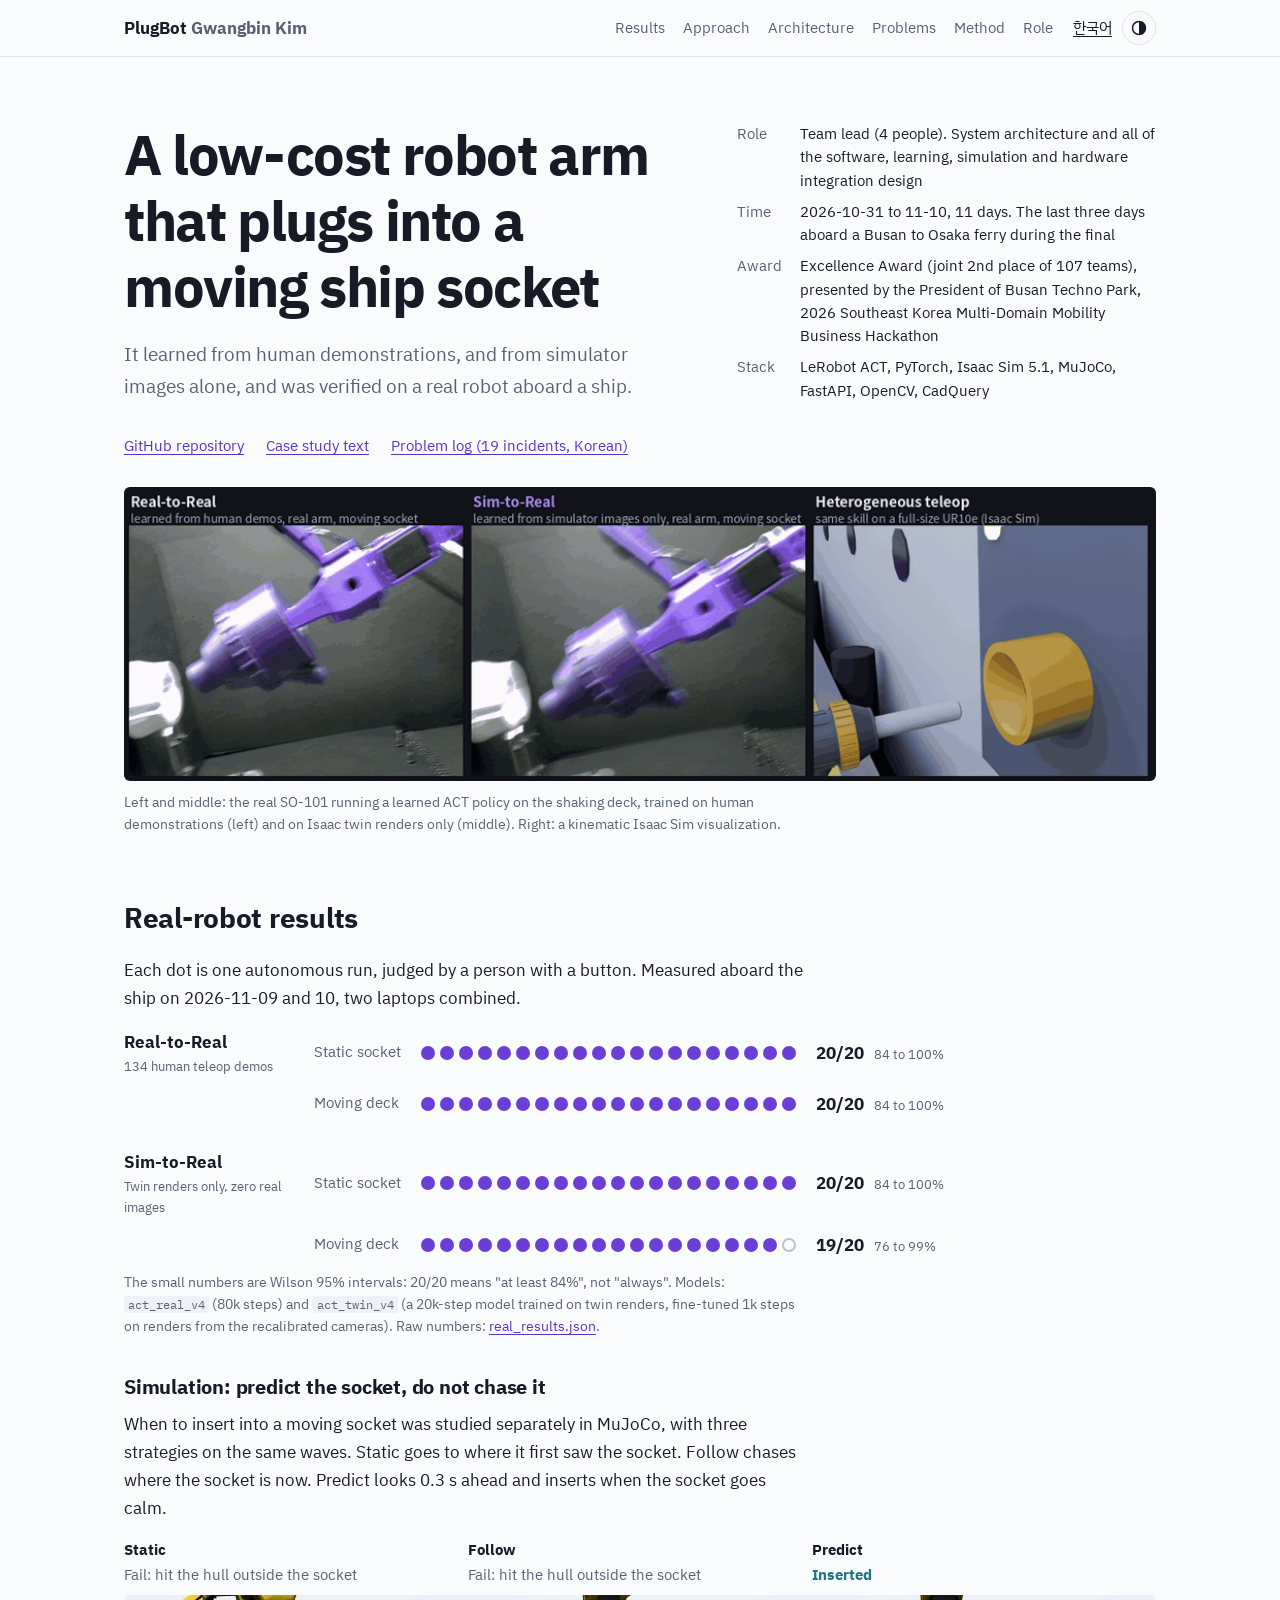
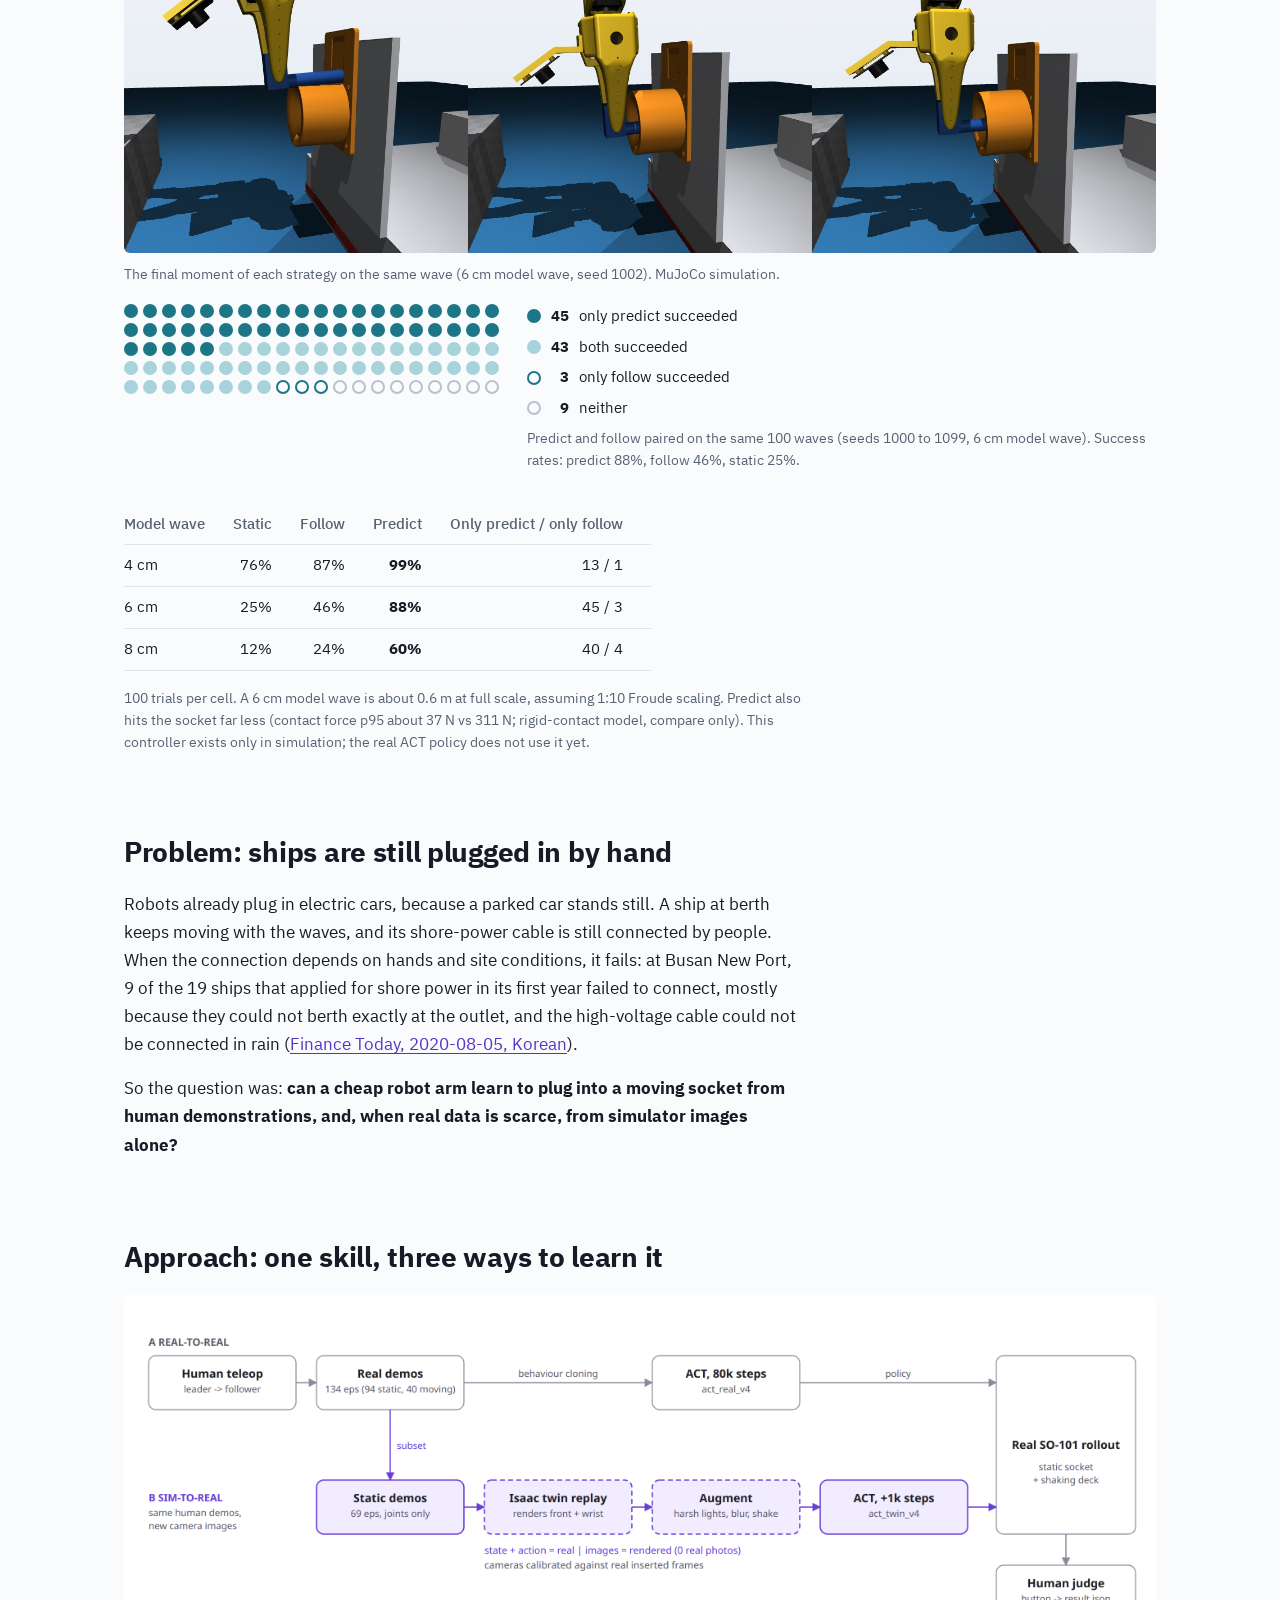
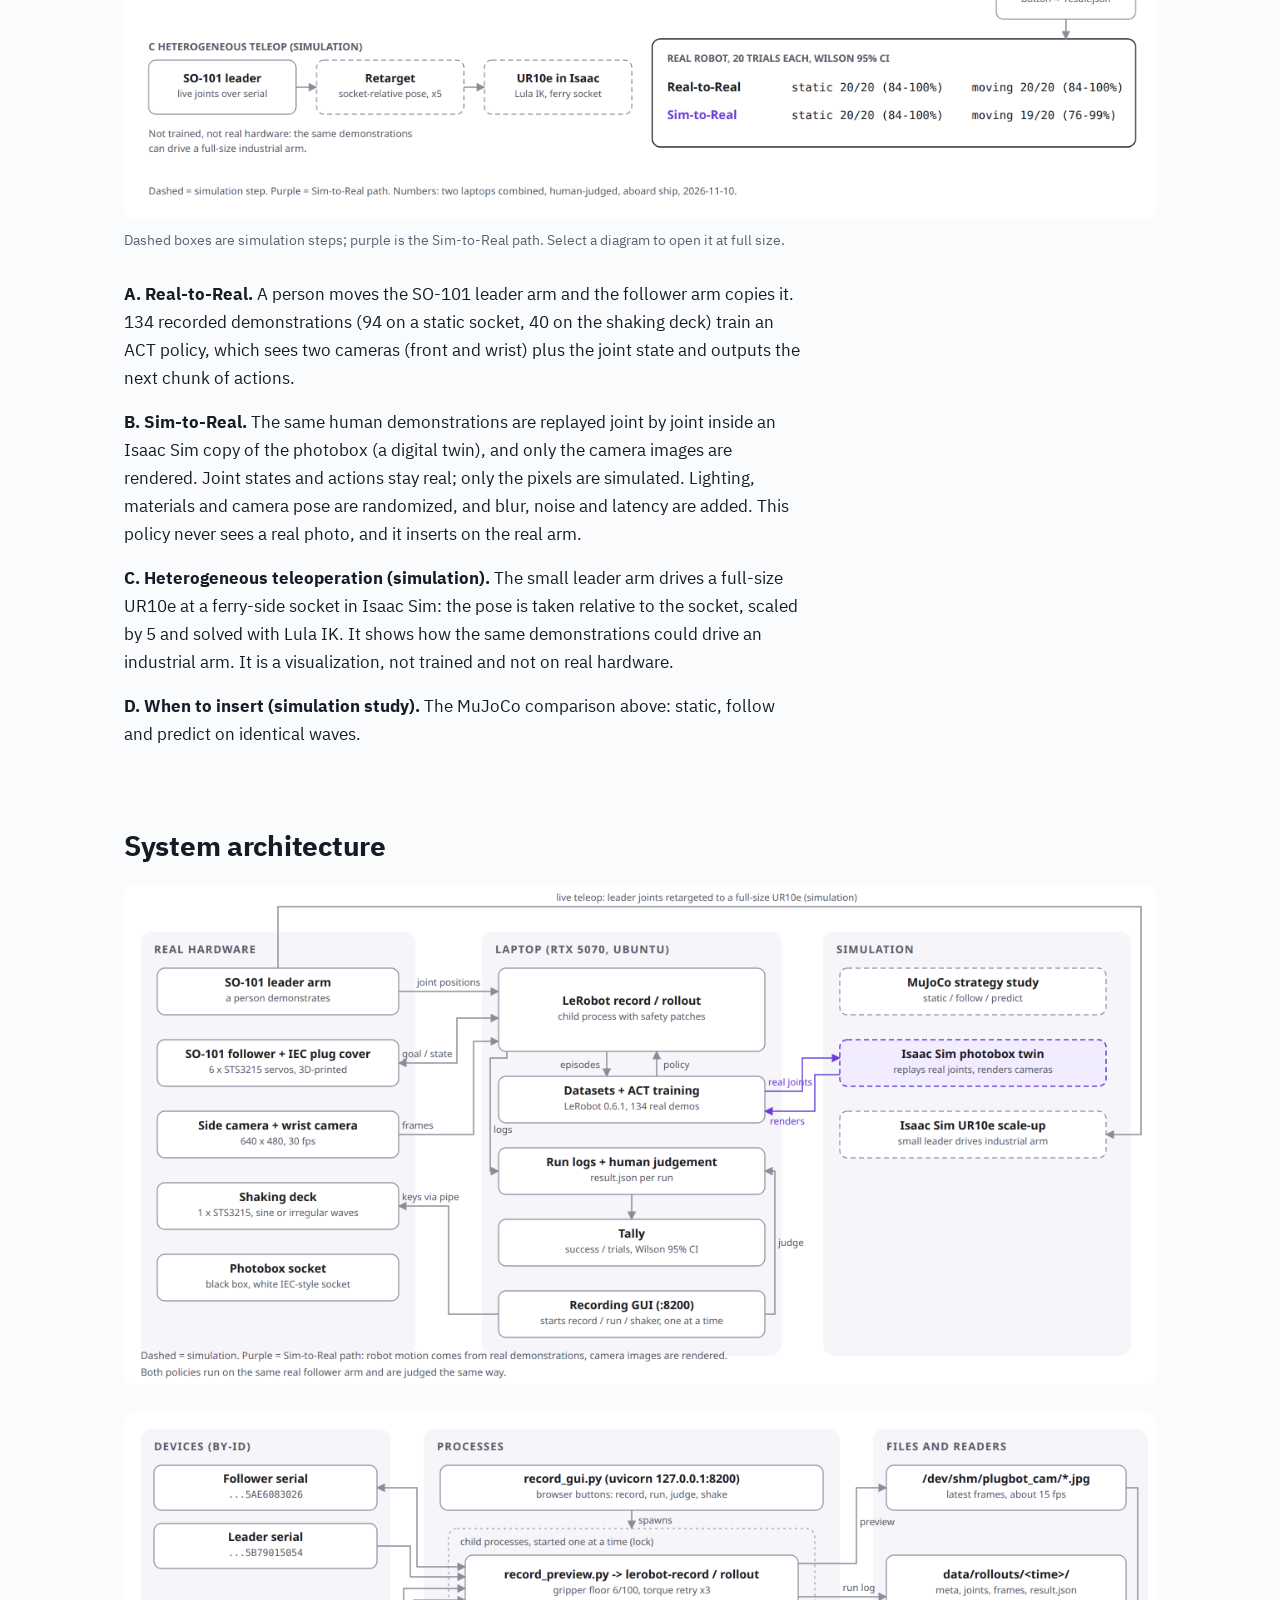
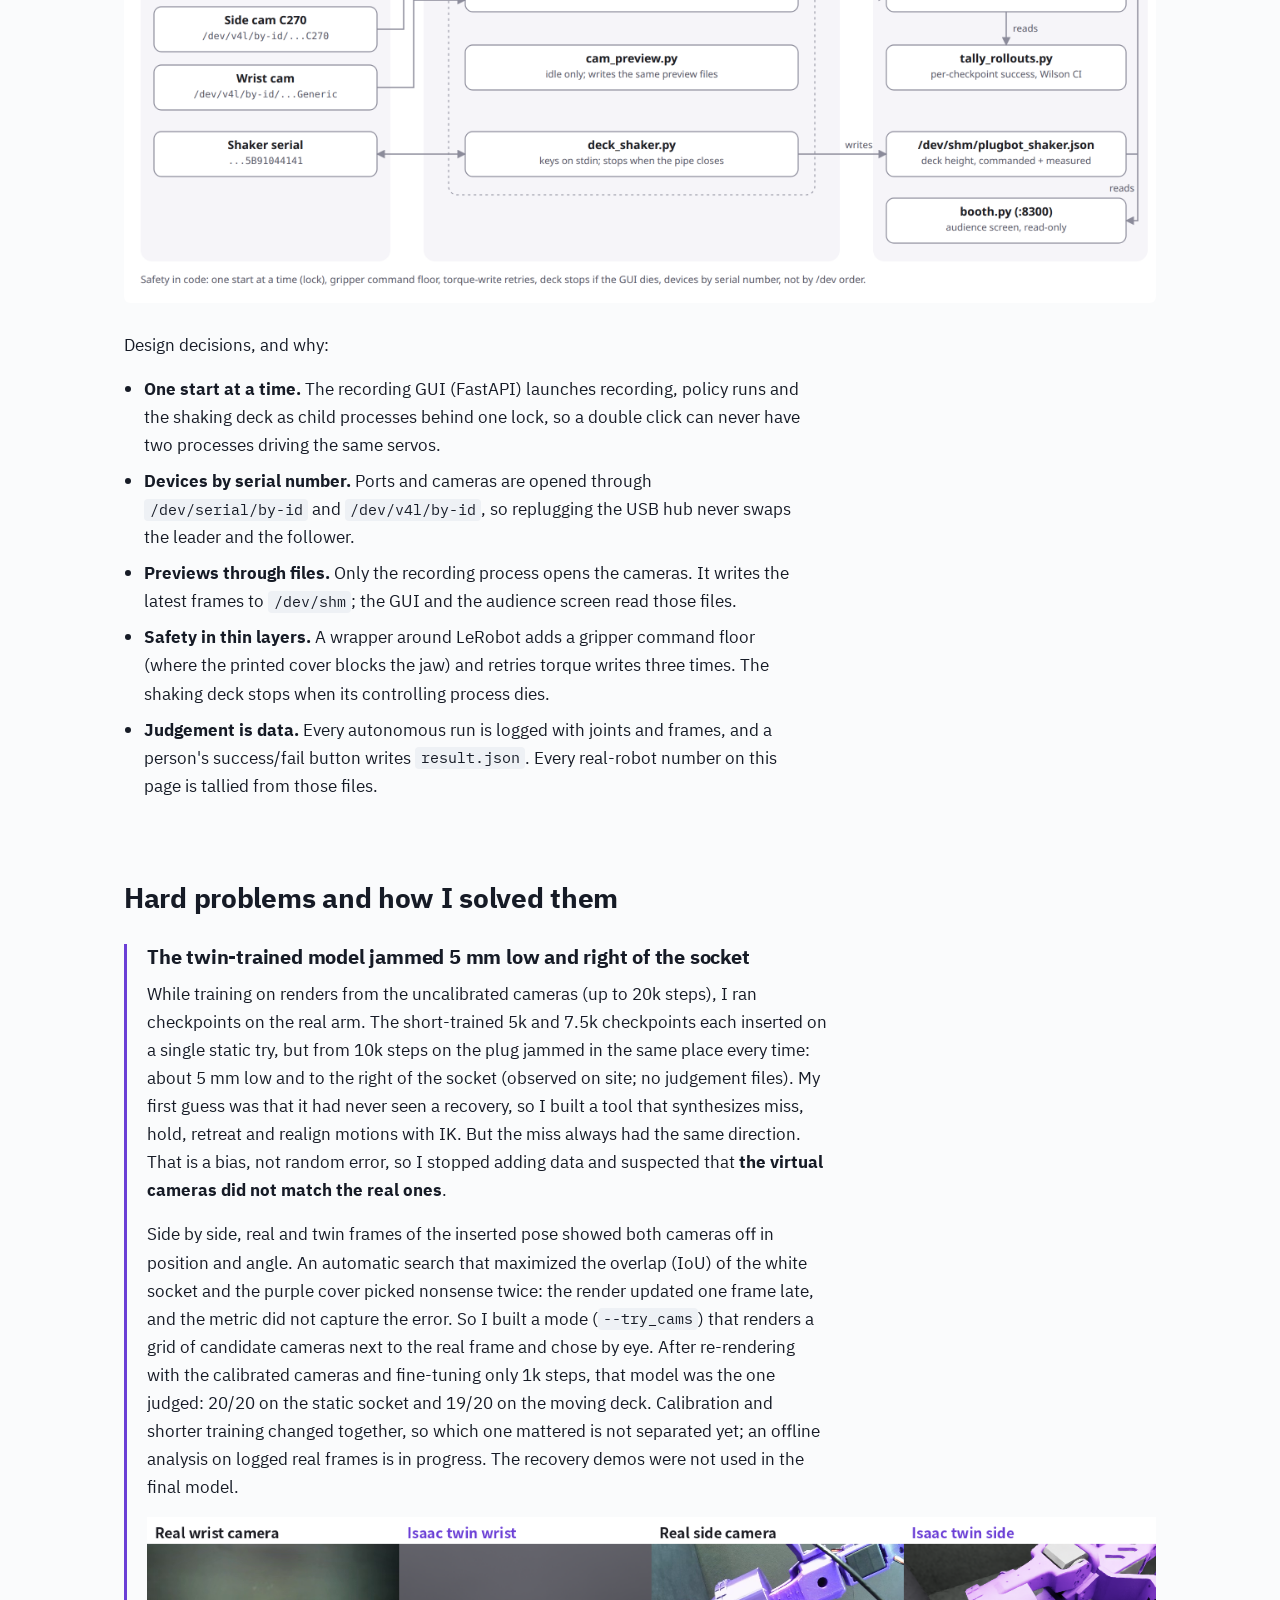
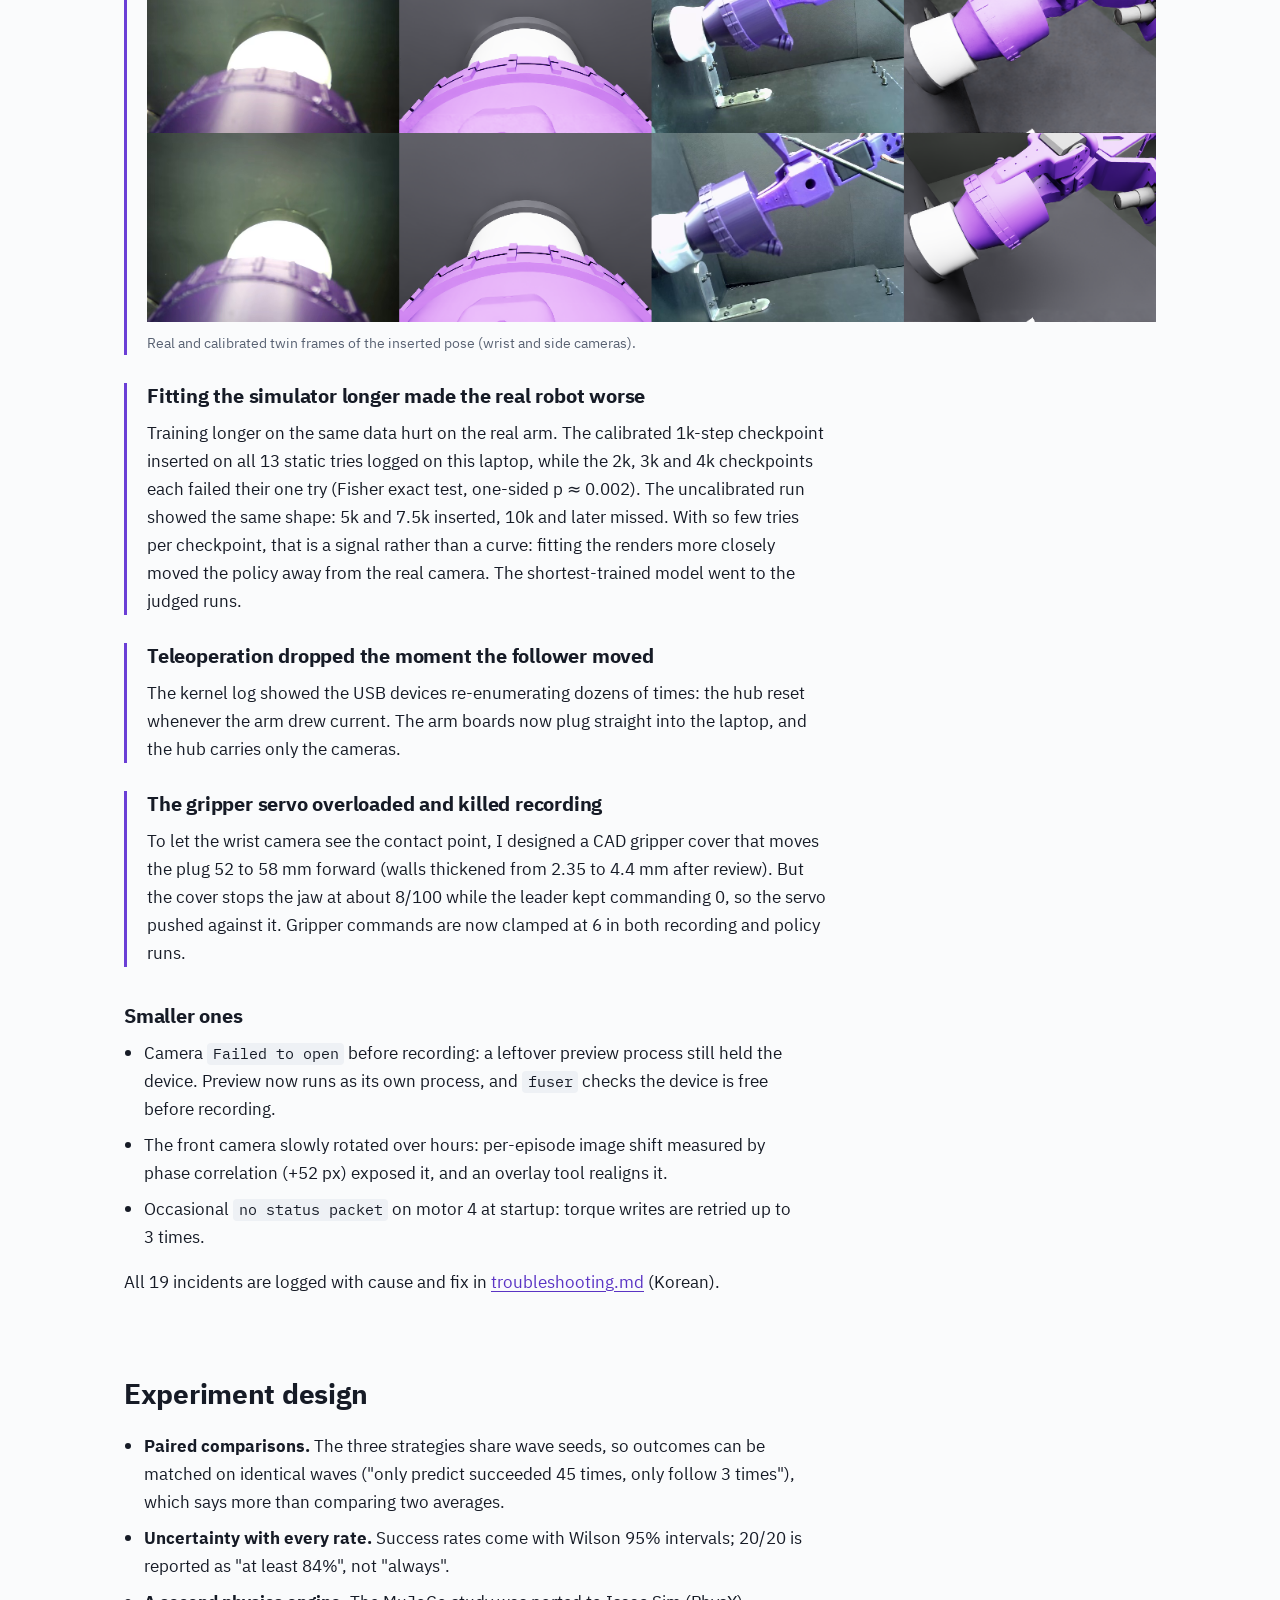
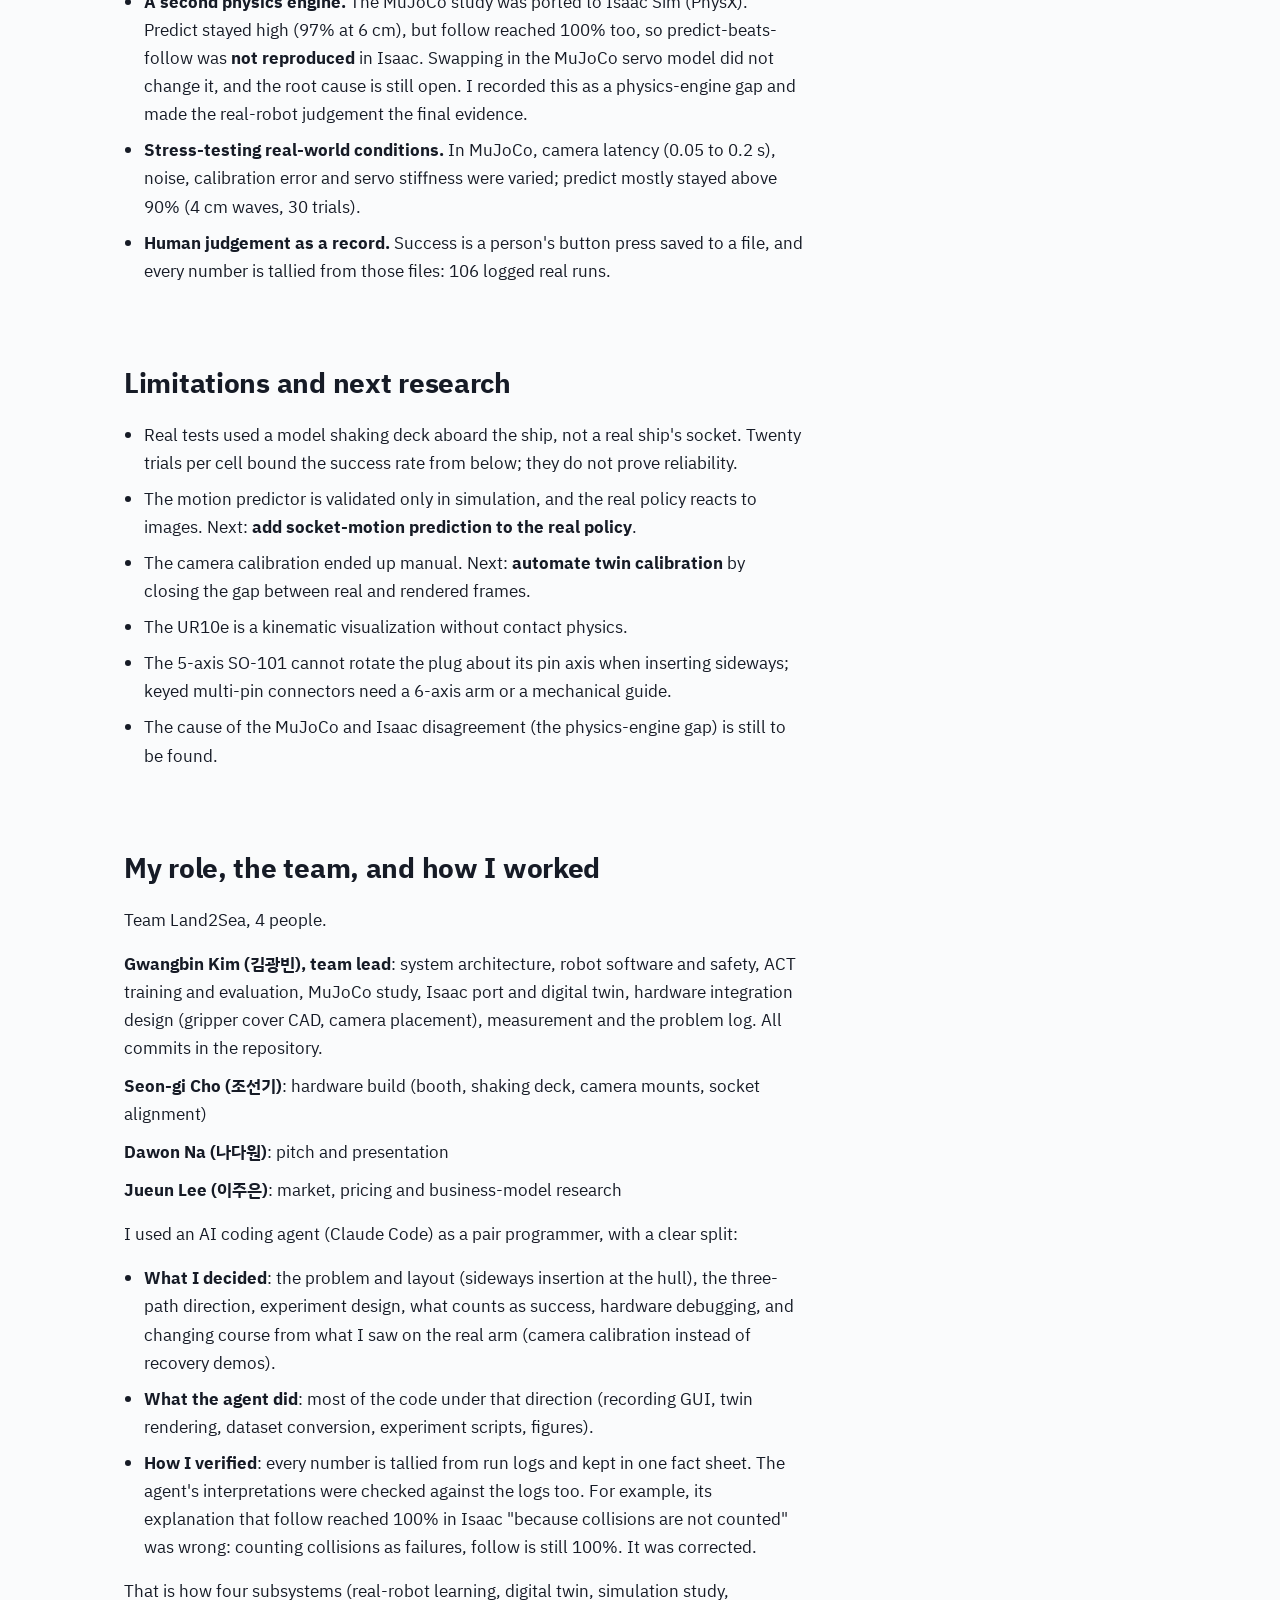
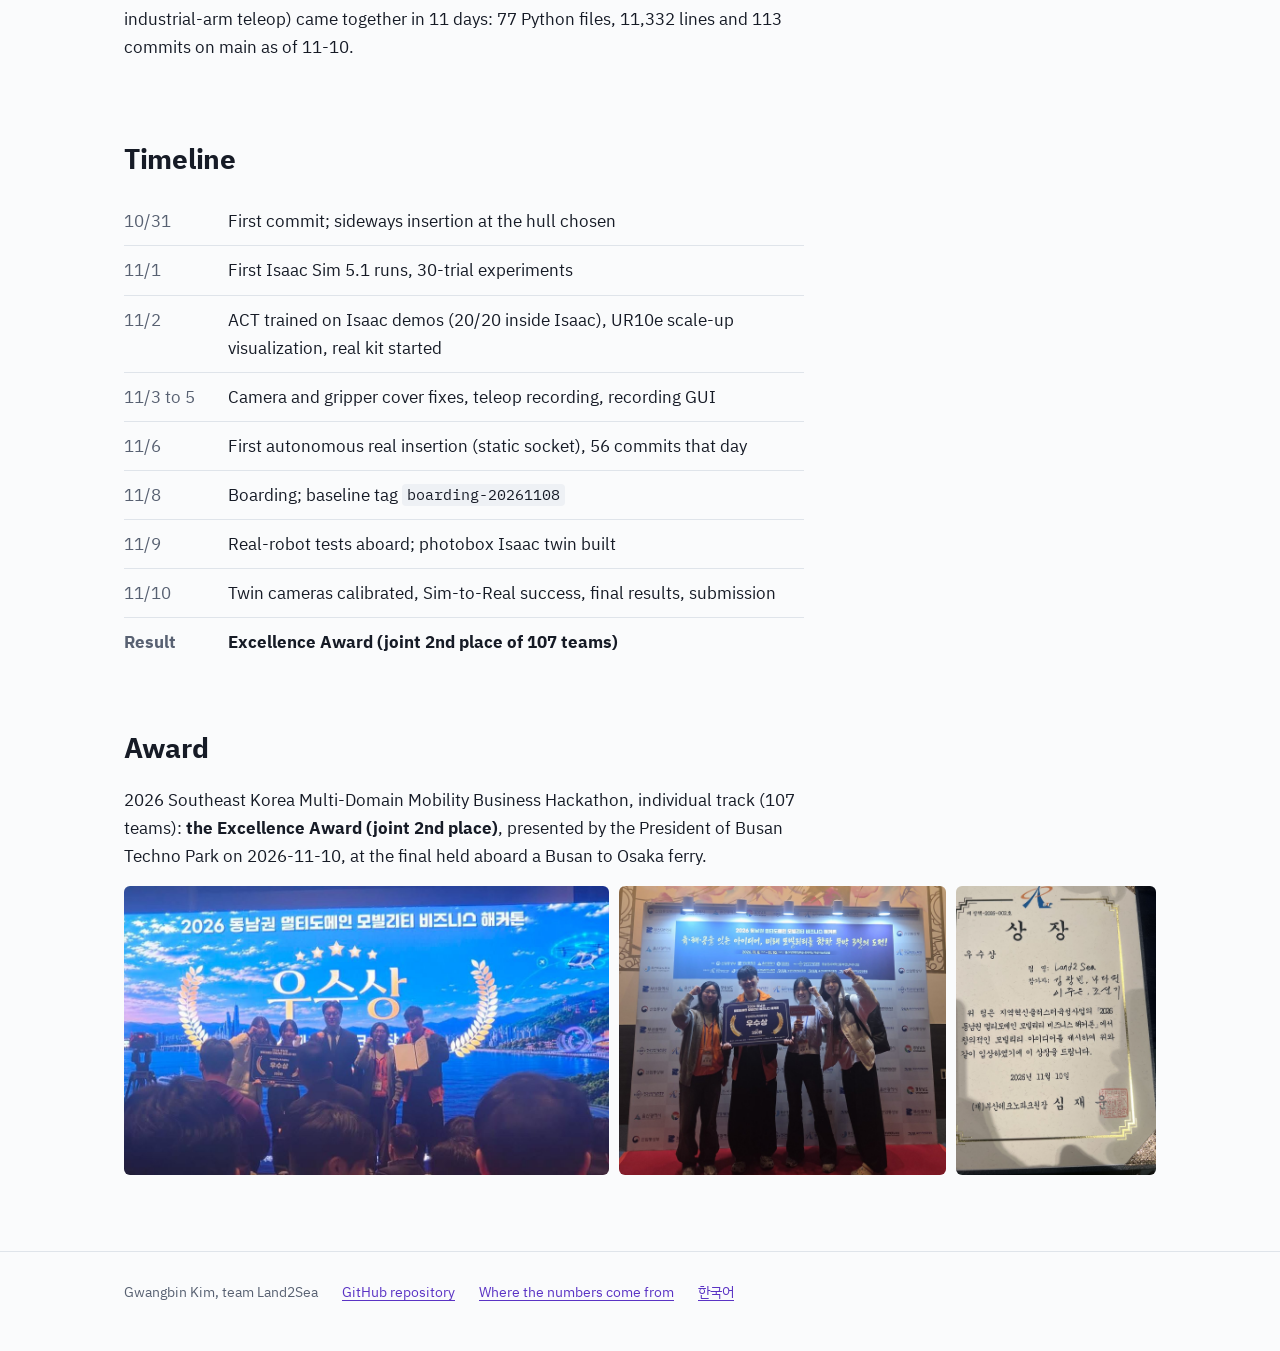
==== commit c30b2b84: "실행 기록 감사(이 노트북 106회)와 트윈 이야기 정정: 길게 학습한 보정 전 모델이 오른쪽 아래 5 mm에 박혔고 5천, 7,500은 꽂음. 최종 모델은 보정과 1천 스텝 추가" ====
--- a/docs/en/index.html
+++ b/docs/en/index.html
@@ -179,10 +179,10 @@
     <h2>Hard problems and how I solved them</h2>
 
     <div class="story">
-      <h3>The twin-trained model stopped 5&nbsp;mm short of the socket</h3>
+      <h3>The twin-trained model jammed 5&nbsp;mm low and right of the socket</h3>
       <div class="col">
-        <p>On the real arm, the first Sim-to-Real model jammed the plug in the same place every time: about 5&nbsp;mm low and to the right of the socket. My first guess was that it had never seen a recovery, so I built a tool that synthesizes miss, hold, retreat and realign motions with IK. But more training kept missing in the same direction. That is a bias, not random error, so I stopped adding data and suspected that <strong>the virtual cameras did not match the real ones</strong>.</p>
-        <p>Side by side, real and twin frames of the inserted pose showed both cameras off in position and angle. An automatic search that maximized the overlap (IoU) of the white socket and the purple cover picked nonsense twice: the render updated one frame late, and the metric did not capture the error. So I built a mode (<code>--try_cams</code>) that renders a grid of candidate cameras next to the real frame and chose by eye. After re-rendering with the calibrated cameras and fine-tuning 1k steps, the model inserted 20/20 on the static socket and 19/20 on the moving deck. The recovery demos were not used in the final model.</p>
+        <p>While training on renders from the uncalibrated cameras (up to 20k steps), I ran checkpoints on the real arm. The short-trained 5k and 7.5k checkpoints each inserted on a single static try, but from 10k steps on the plug jammed in the same place every time: about 5&nbsp;mm low and to the right of the socket (observed on site; no judgement files). My first guess was that it had never seen a recovery, so I built a tool that synthesizes miss, hold, retreat and realign motions with IK. But the miss always had the same direction. That is a bias, not random error, so I stopped adding data and suspected that <strong>the virtual cameras did not match the real ones</strong>.</p>
+        <p>Side by side, real and twin frames of the inserted pose showed both cameras off in position and angle. An automatic search that maximized the overlap (IoU) of the white socket and the purple cover picked nonsense twice: the render updated one frame late, and the metric did not capture the error. So I built a mode (<code>--try_cams</code>) that renders a grid of candidate cameras next to the real frame and chose by eye. After re-rendering with the calibrated cameras and fine-tuning only 1k steps, that model was the one judged: 20/20 on the static socket and 19/20 on the moving deck. Calibration and shorter training changed together, so which one mattered is not separated yet; an offline analysis on logged real frames is in progress. The recovery demos were not used in the final model.</p>
       </div>
       <figure>
         <img src="../assets/twin_vs_real.png" width="1280" height="514" alt="Real camera frames and calibrated Isaac twin frames of the inserted pose, side by side">
@@ -192,7 +192,7 @@
 
     <div class="story">
       <h3>Fitting the simulator longer made the real robot worse</h3>
-      <p class="col">Training longer on the same data hurt on the real arm. The 1k-step checkpoint inserted; the 2k, 3k and 4k checkpoints each failed their one try. With one try each, that is a signal rather than a conclusion: fitting the renders more closely moved the policy away from the real camera. The shortest-trained model went to the judged runs.</p>
+      <p class="col">Training longer on the same data hurt on the real arm. The calibrated 1k-step checkpoint inserted on all 13 static tries logged on this laptop, while the 2k, 3k and 4k checkpoints each failed their one try (Fisher exact test, one-sided p ≈ 0.002). The uncalibrated run showed the same shape: 5k and 7.5k inserted, 10k and later missed. With so few tries per checkpoint, that is a signal rather than a curve: fitting the renders more closely moved the policy away from the real camera. The shortest-trained model went to the judged runs.</p>
     </div>
 
     <div class="story">
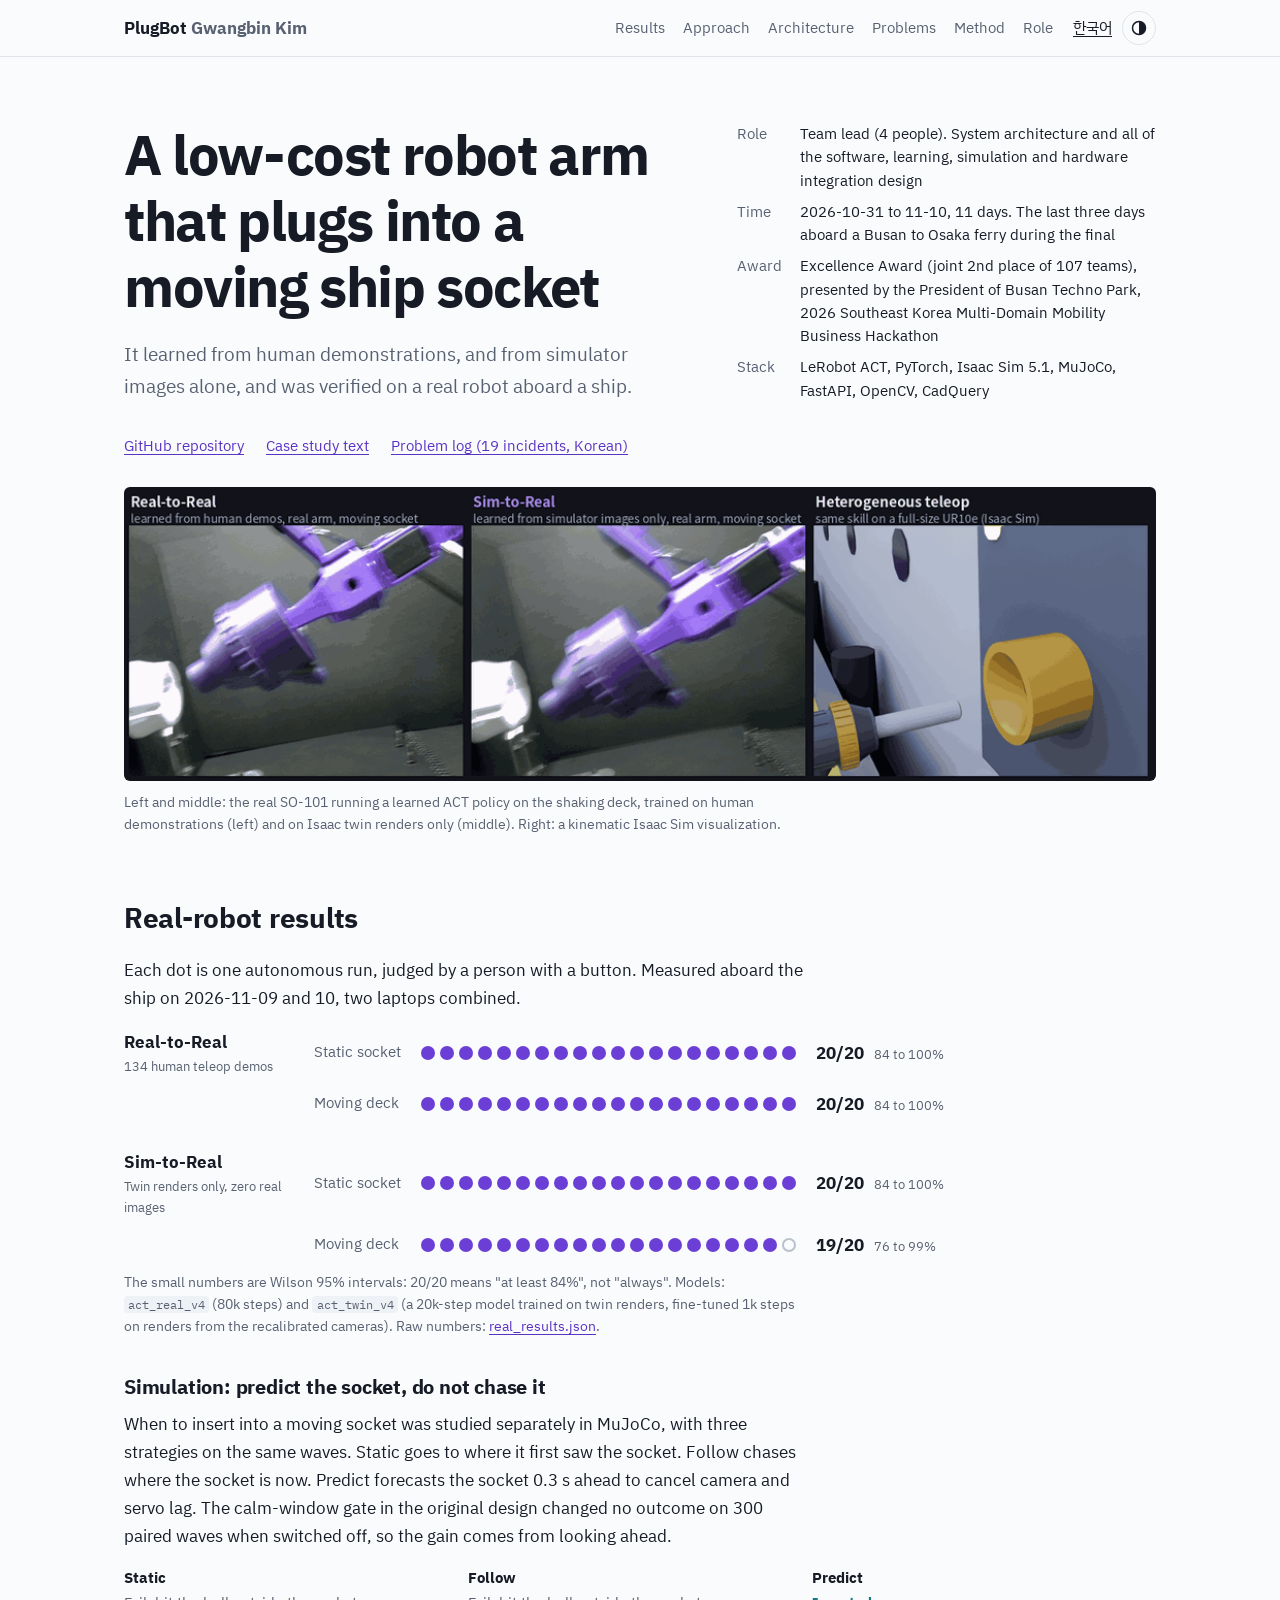
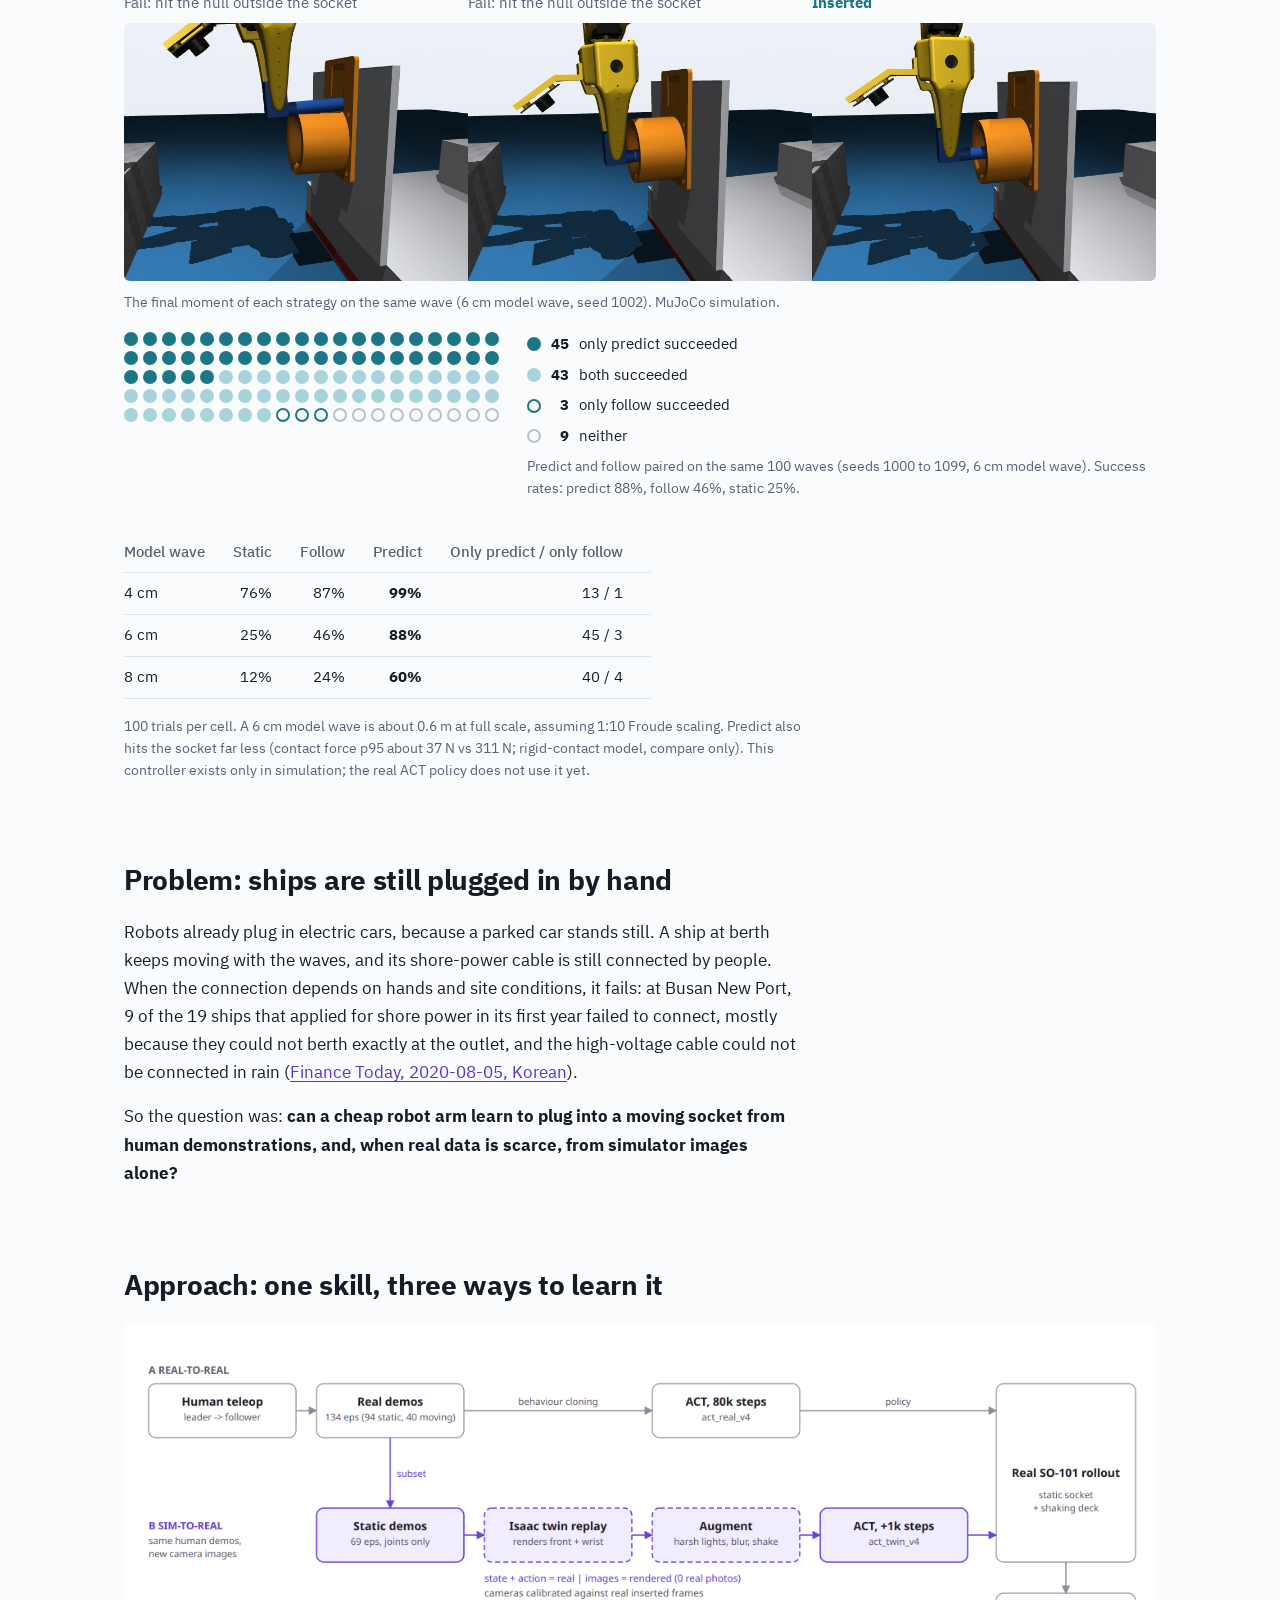
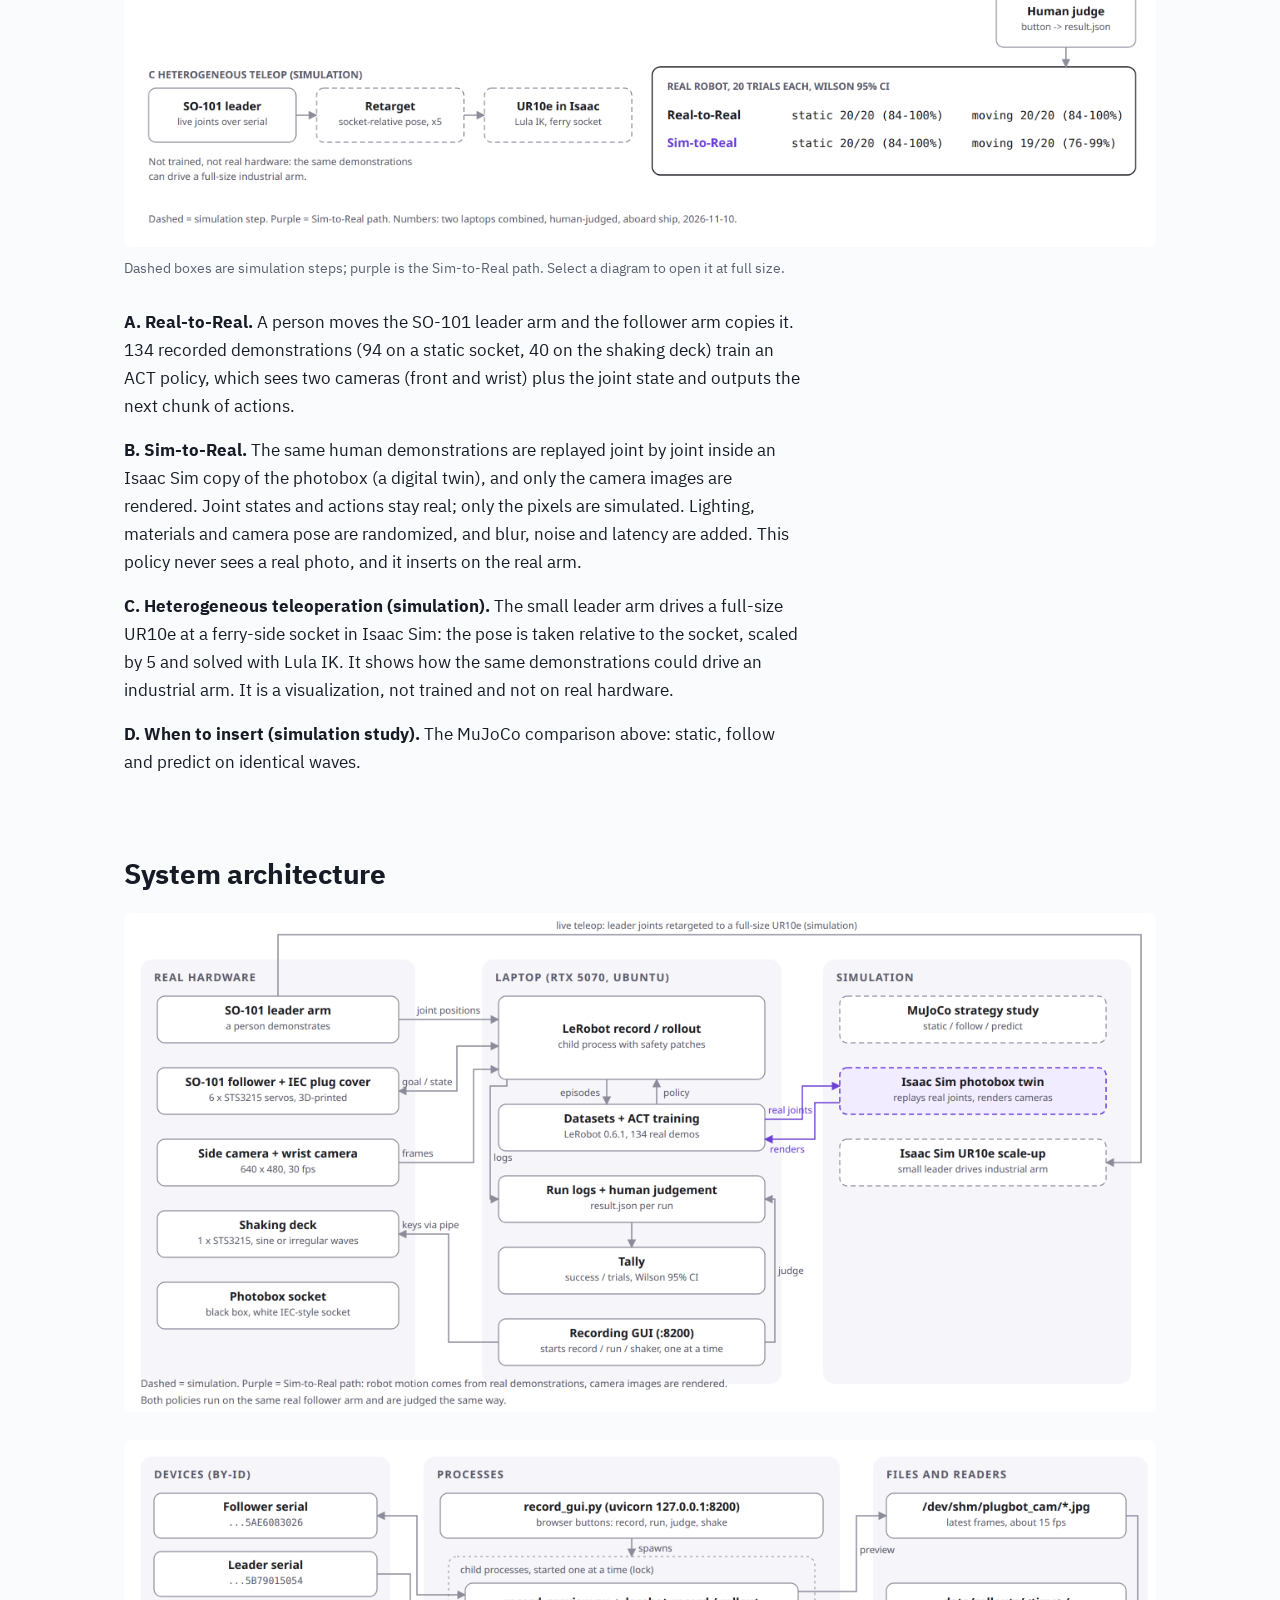
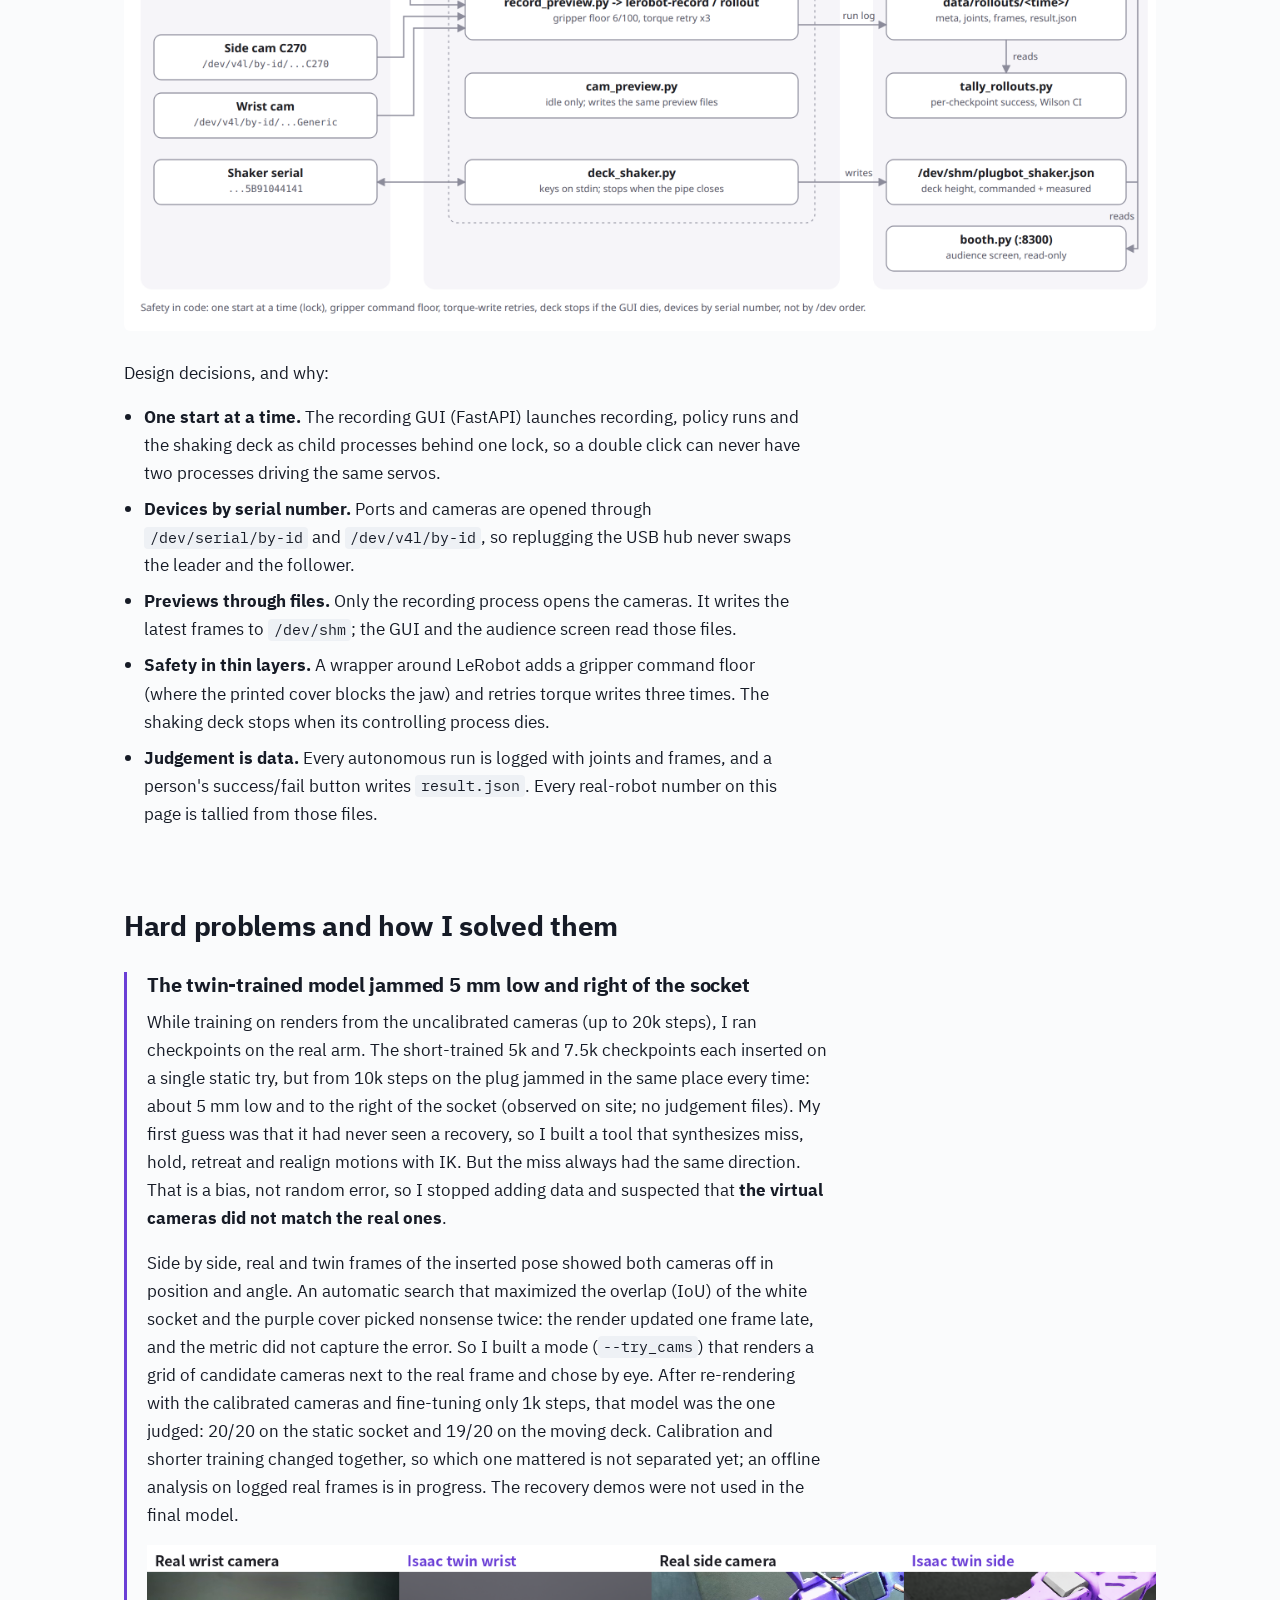
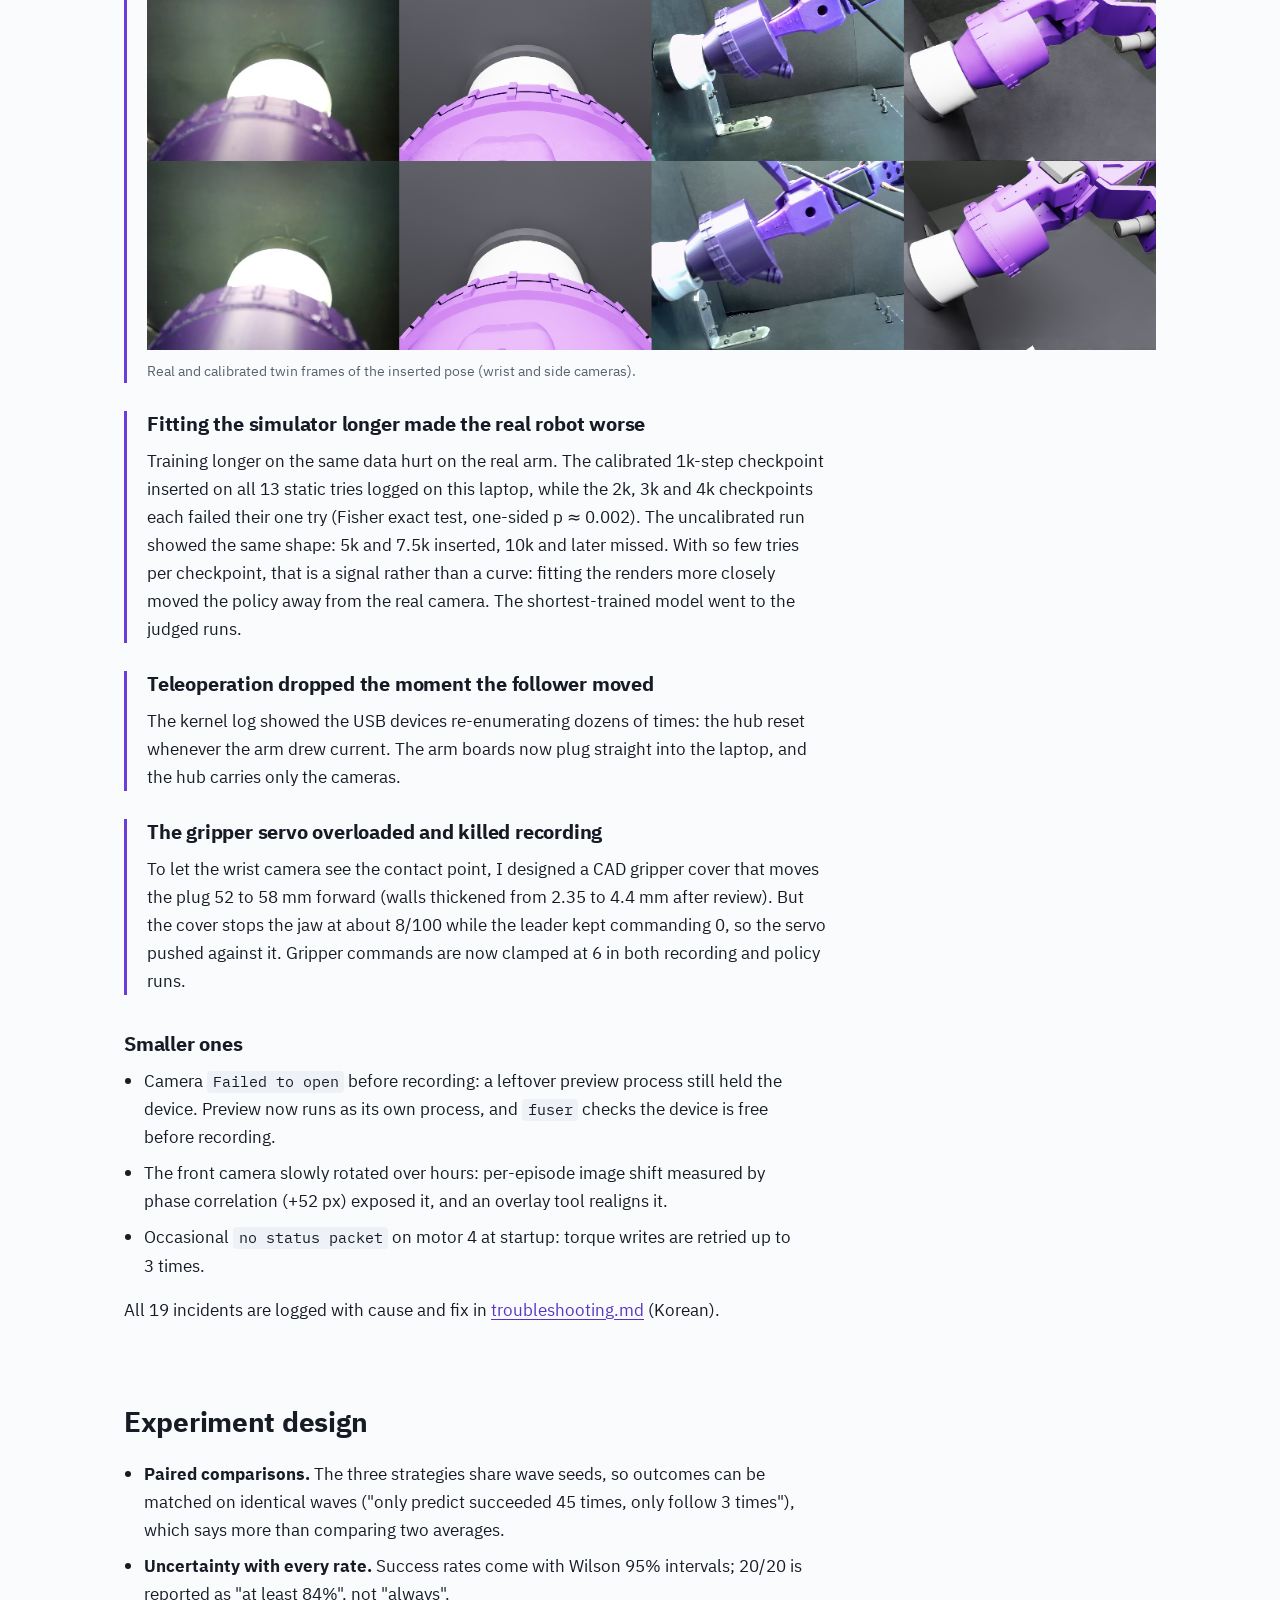
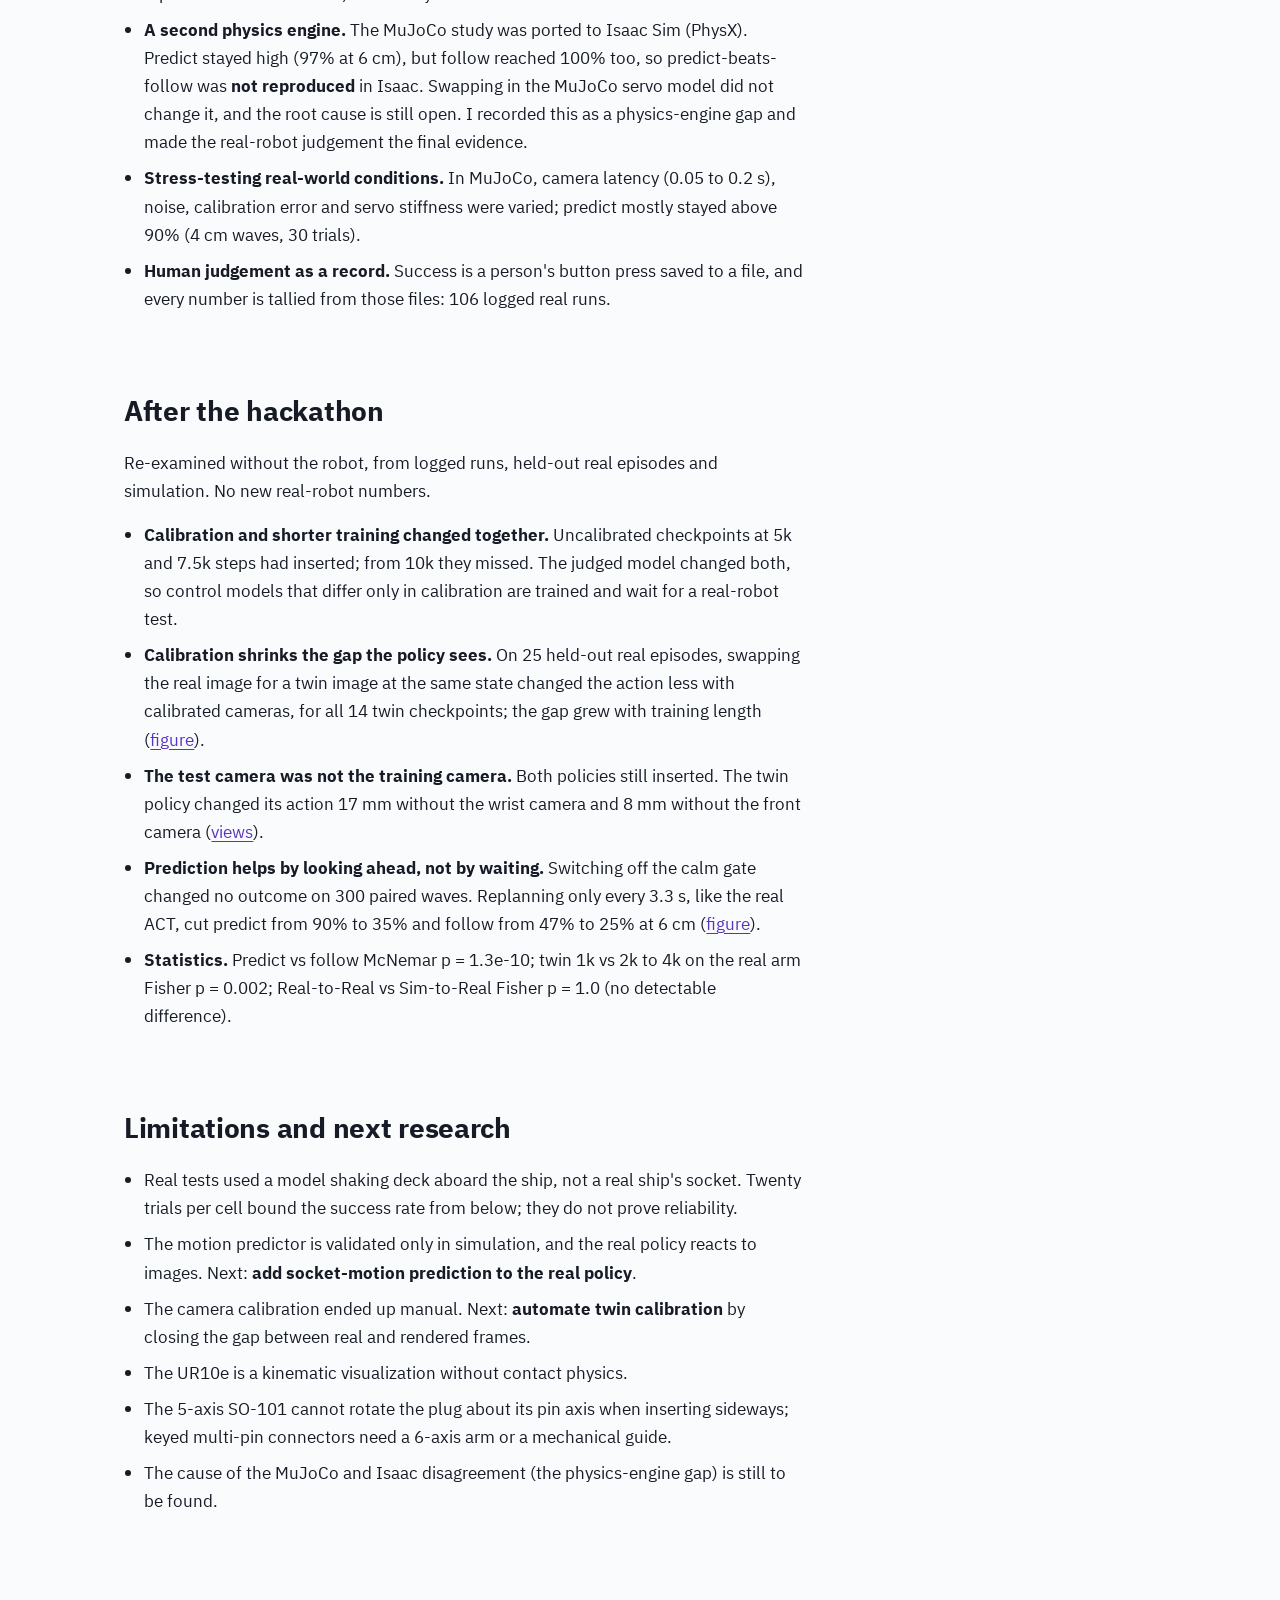
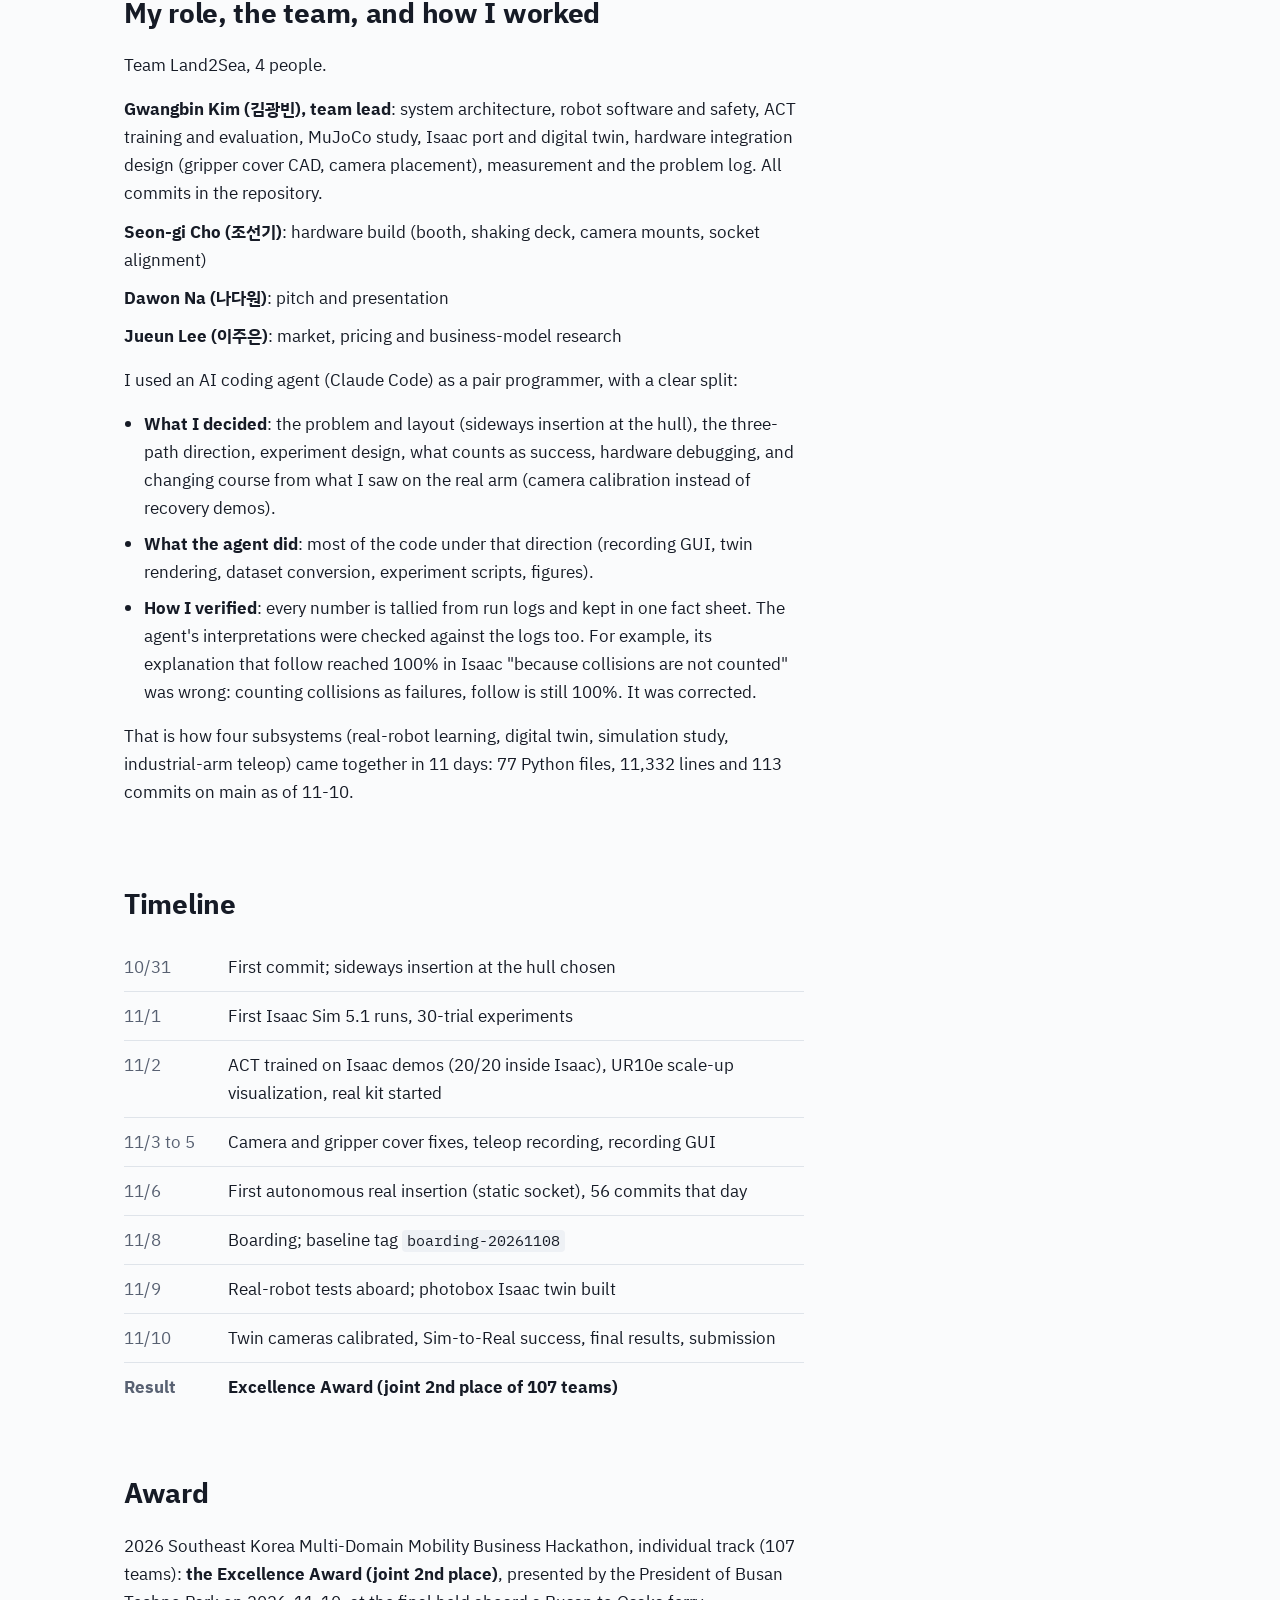
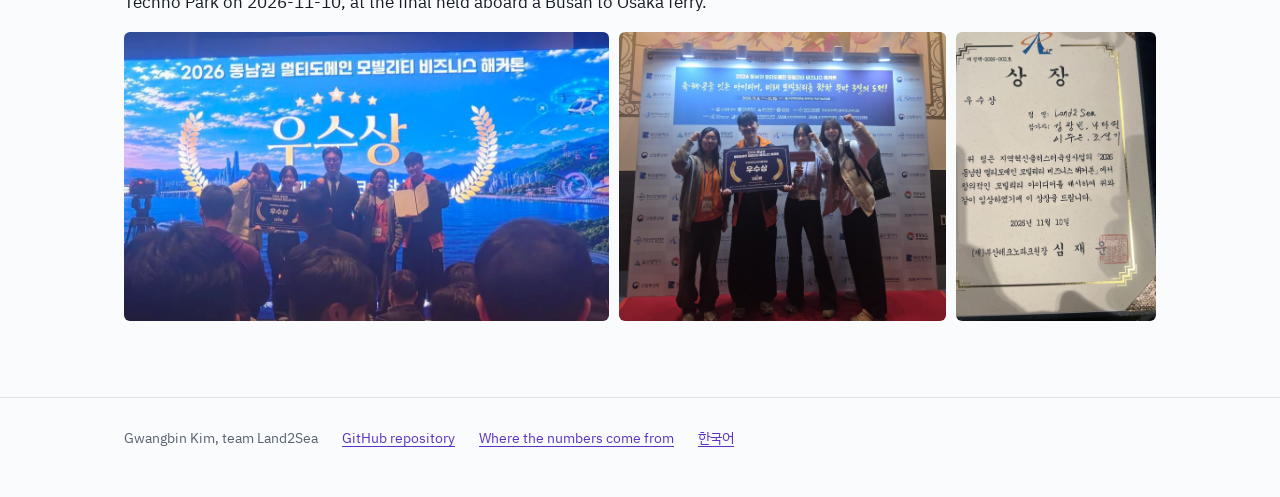
==== commit 298c80fa: "대회 뒤 분석 반영: 예측의 이점은 기다림이 아니라 0.3초 내다보기(기다림 조건을 꺼도 300쌍 결과 같음), 보정이 정책이 느끼는 화면 간극을 줄임, 시험 때 앞 카메라 시점 " ====
--- a/docs/en/index.html
+++ b/docs/en/index.html
@@ -95,7 +95,7 @@
     <p class="small muted col">The small numbers are Wilson 95% intervals: 20/20 means "at least 84%", not "always". Models: <code>act_real_v4</code> (80k steps) and <code>act_twin_v4</code> (a 20k-step model trained on twin renders, fine-tuned 1k steps on renders from the recalibrated cameras). Raw numbers: <a href="https://github.com/gawbi/plugbot/blob/main/outputs/real_results.json">real_results.json</a>.</p>
 
     <h3>Simulation: predict the socket, do not chase it</h3>
-    <p class="col">When to insert into a moving socket was studied separately in MuJoCo, with three strategies on the same waves. Static goes to where it first saw the socket. Follow chases where the socket is now. Predict looks 0.3&nbsp;s ahead and inserts when the socket goes calm.</p>
+    <p class="col">When to insert into a moving socket was studied separately in MuJoCo, with three strategies on the same waves. Static goes to where it first saw the socket. Follow chases where the socket is now. Predict forecasts the socket 0.3&nbsp;s ahead to cancel camera and servo lag. The calm-window gate in the original design changed no outcome on 300 paired waves when switched off, so the gain comes from looking ahead.</p>
     <figure class="strip">
       <div class="strip-labels">
         <div><b>Static</b><span class="fail">Fail: hit the hull outside the socket</span></div>
@@ -227,6 +227,18 @@
     </ul>
   </section>
 
+  <section id="after" class="col">
+    <h2>After the hackathon</h2>
+    <p>Re-examined without the robot, from logged runs, held-out real episodes and simulation. No new real-robot numbers.</p>
+    <ul>
+      <li><strong>Calibration and shorter training changed together.</strong> Uncalibrated checkpoints at 5k and 7.5k steps had inserted; from 10k they missed. The judged model changed both, so control models that differ only in calibration are trained and wait for a real-robot test.</li>
+      <li><strong>Calibration shrinks the gap the policy sees.</strong> On 25 held-out real episodes, swapping the real image for a twin image at the same state changed the action less with calibrated cameras, for all 14 twin checkpoints; the gap grew with training length (<a href="https://github.com/gawbi/plugbot/blob/main/outputs/research/offline_eval.png">figure</a>).</li>
+      <li><strong>The test camera was not the training camera.</strong> Both policies still inserted. The twin policy changed its action 17&nbsp;mm without the wrist camera and 8&nbsp;mm without the front camera (<a href="https://github.com/gawbi/plugbot/blob/main/outputs/research/front_view_shift.png">views</a>).</li>
+      <li><strong>Prediction helps by looking ahead, not by waiting.</strong> Switching off the calm gate changed no outcome on 300 paired waves. Replanning only every 3.3&nbsp;s, like the real ACT, cut predict from 90% to 35% and follow from 47% to 25% at 6&nbsp;cm (<a href="https://github.com/gawbi/plugbot/blob/main/outputs/research/chunk_study.png">figure</a>).</li>
+      <li><strong>Statistics.</strong> Predict vs follow McNemar p = 1.3e-10; twin 1k vs 2k to 4k on the real arm Fisher p = 0.002; Real-to-Real vs Sim-to-Real Fisher p = 1.0 (no detectable difference).</li>
+    </ul>
+  </section>
+
   <section id="next" class="col">
     <h2>Limitations and next research</h2>
     <ul>
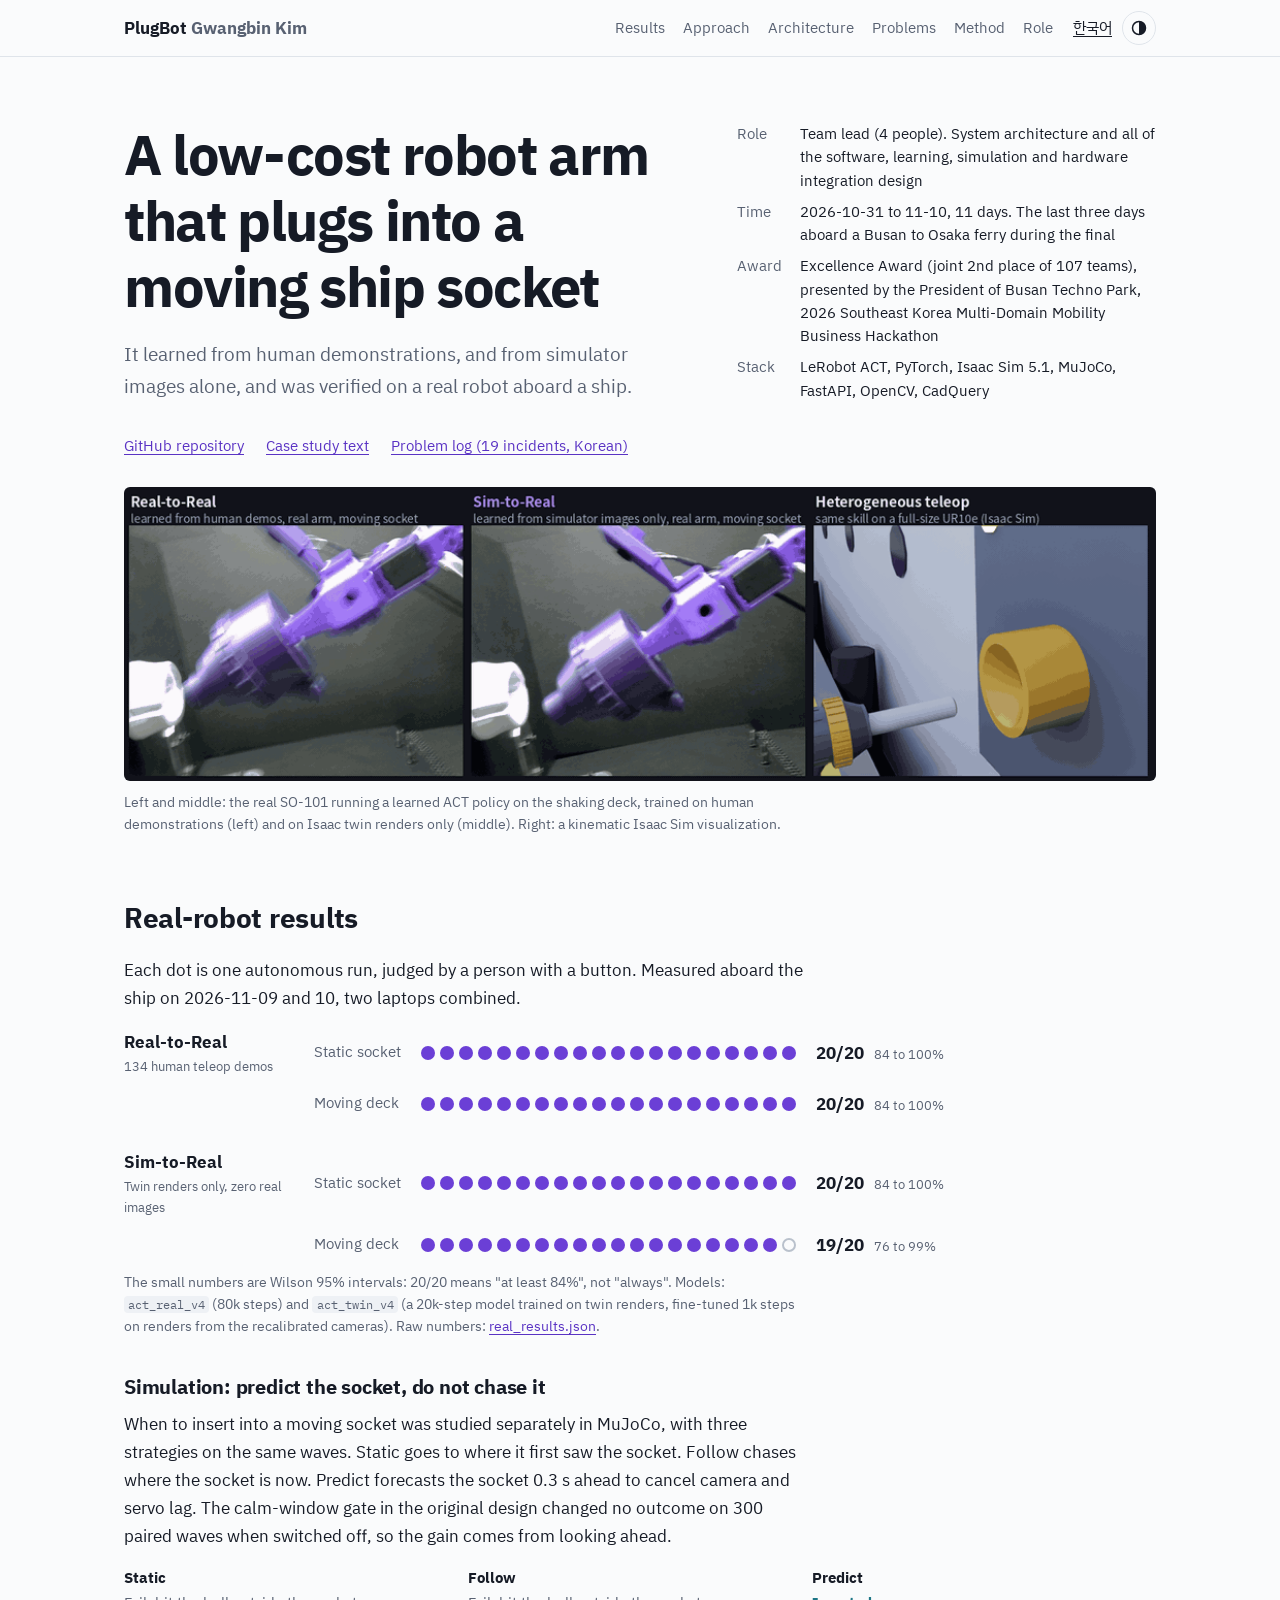
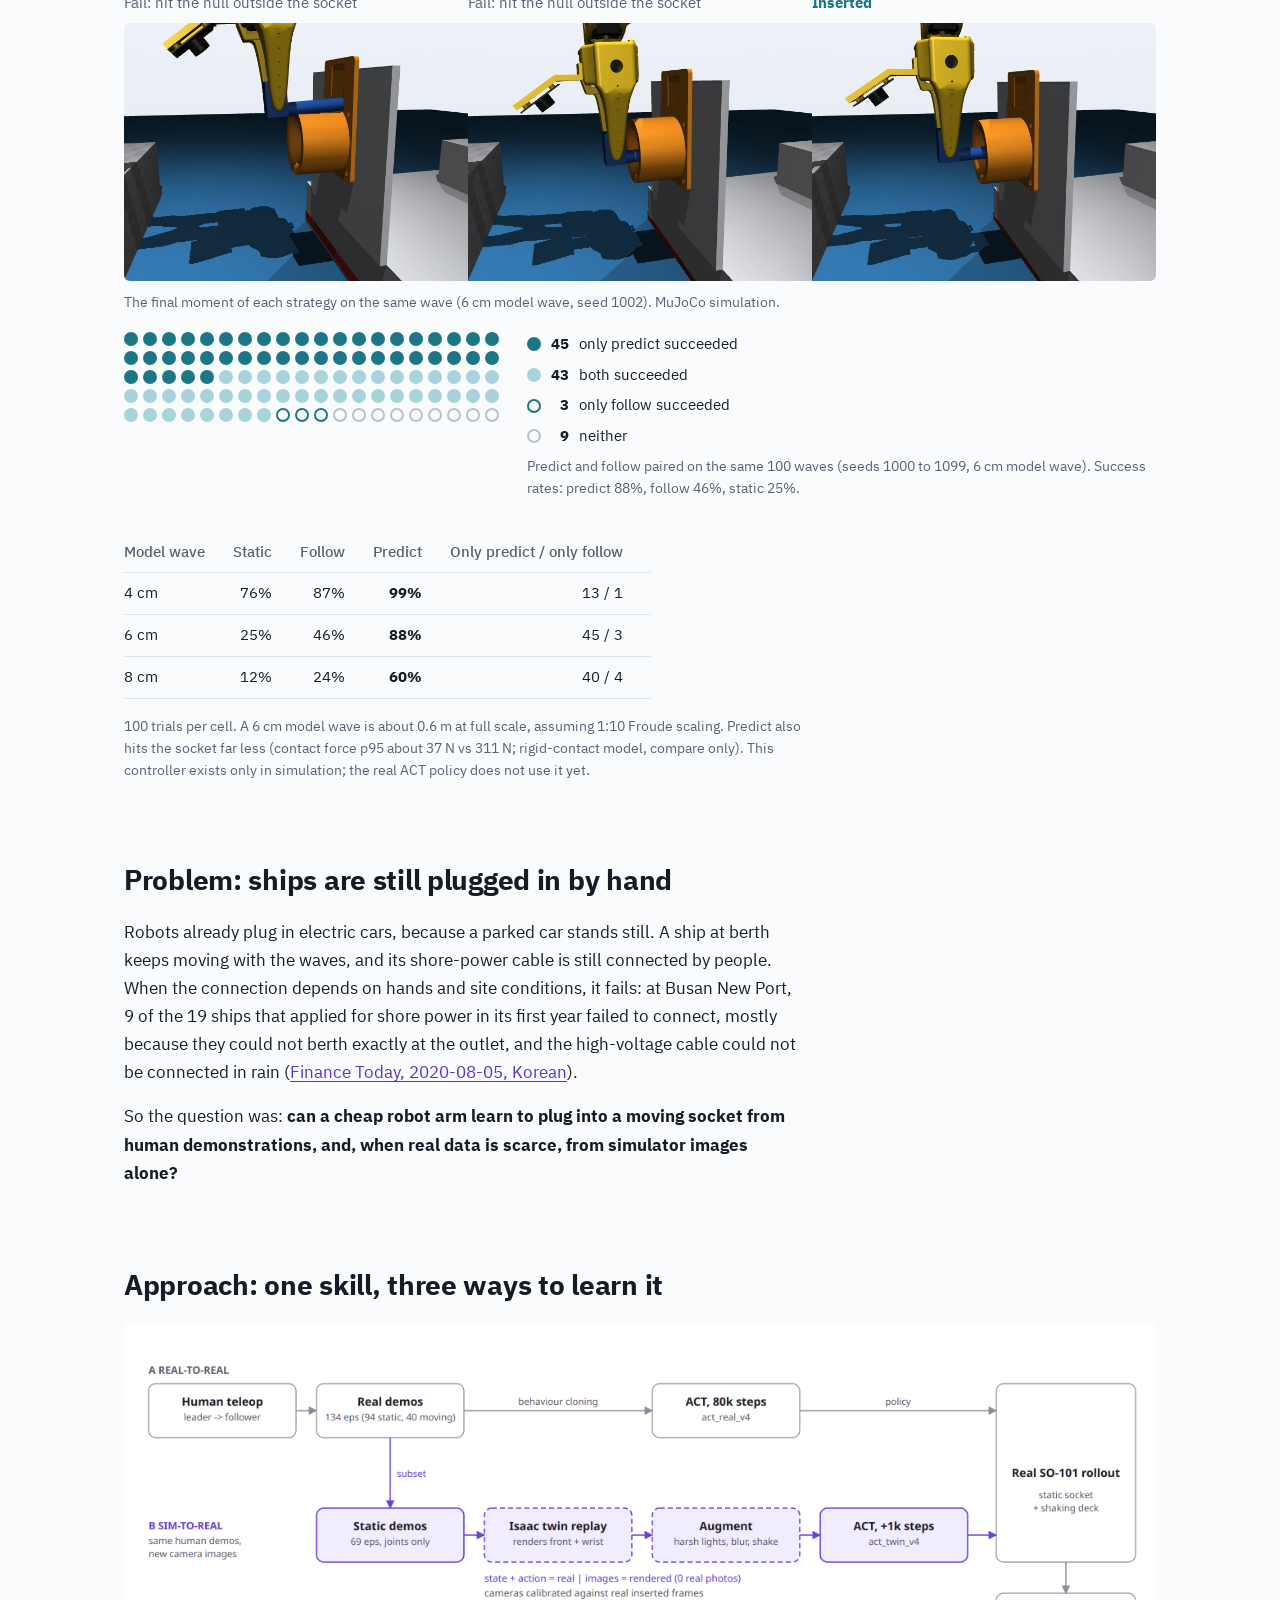
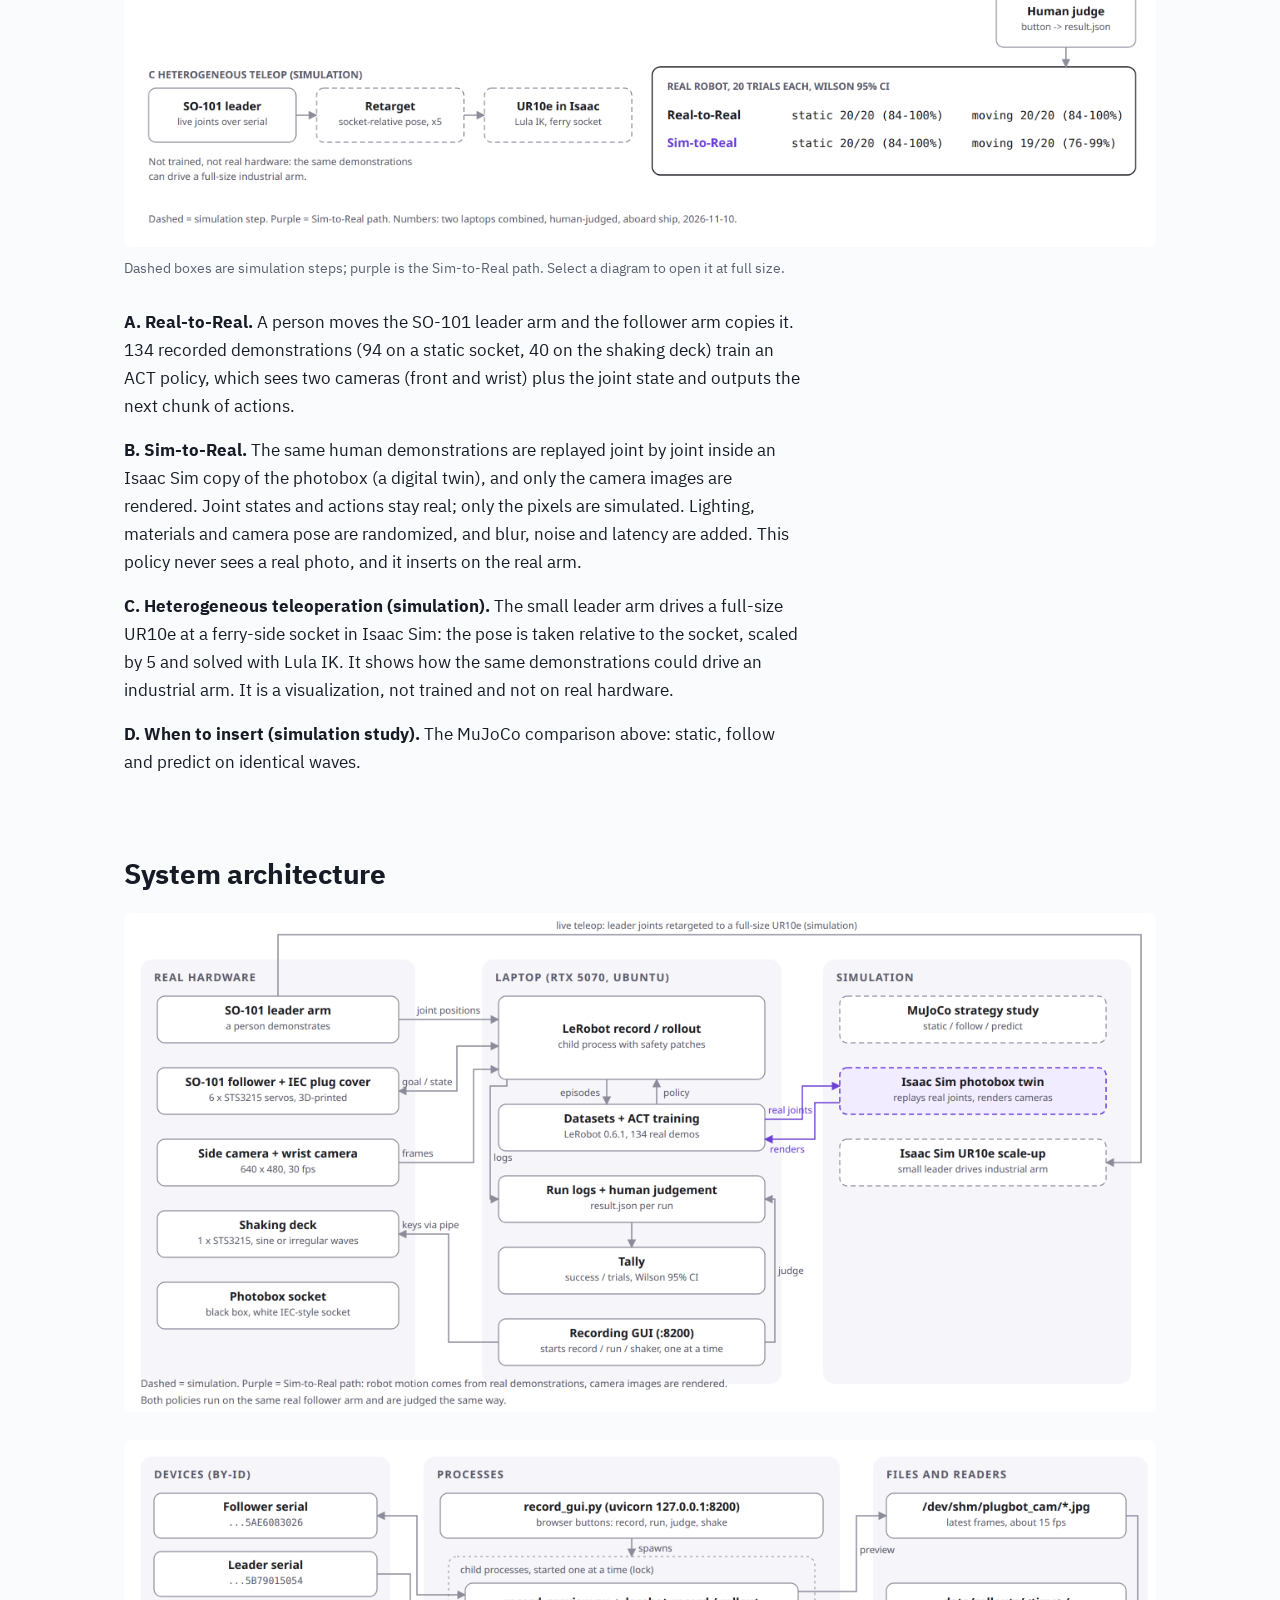
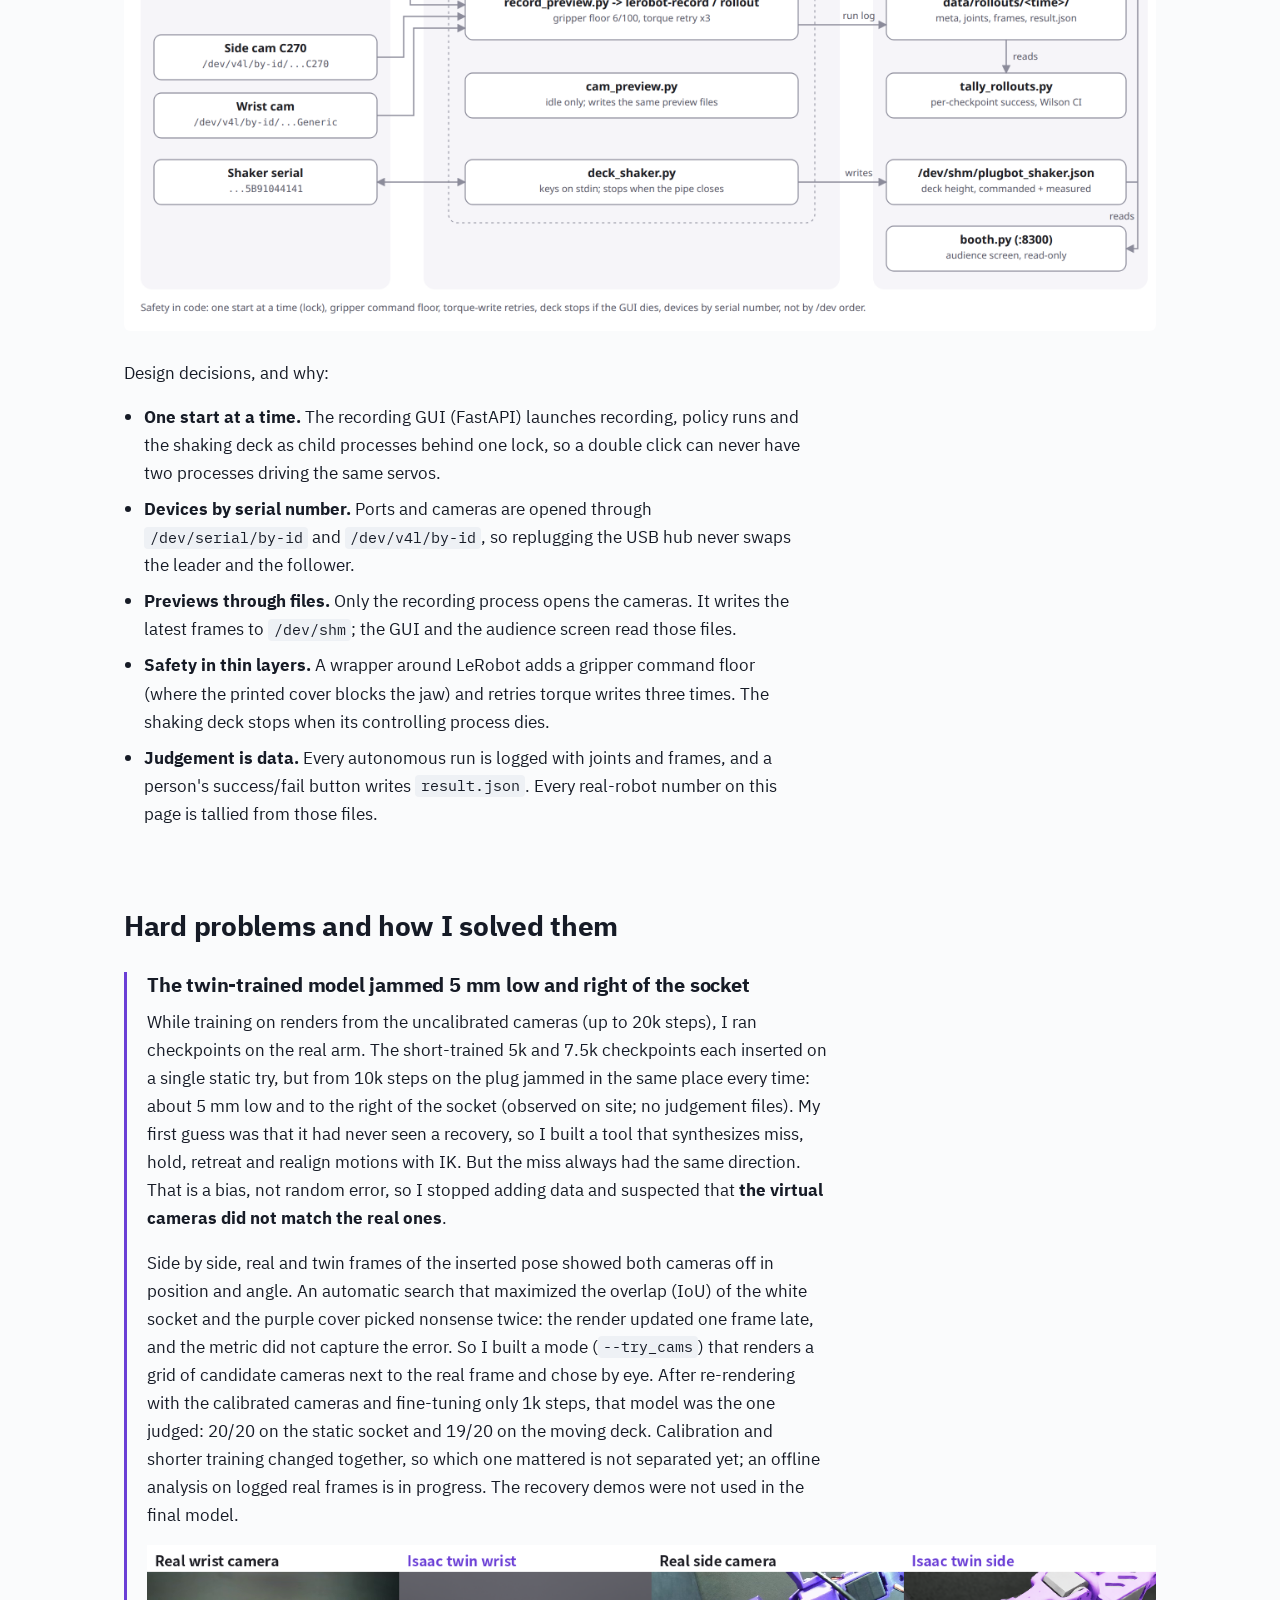
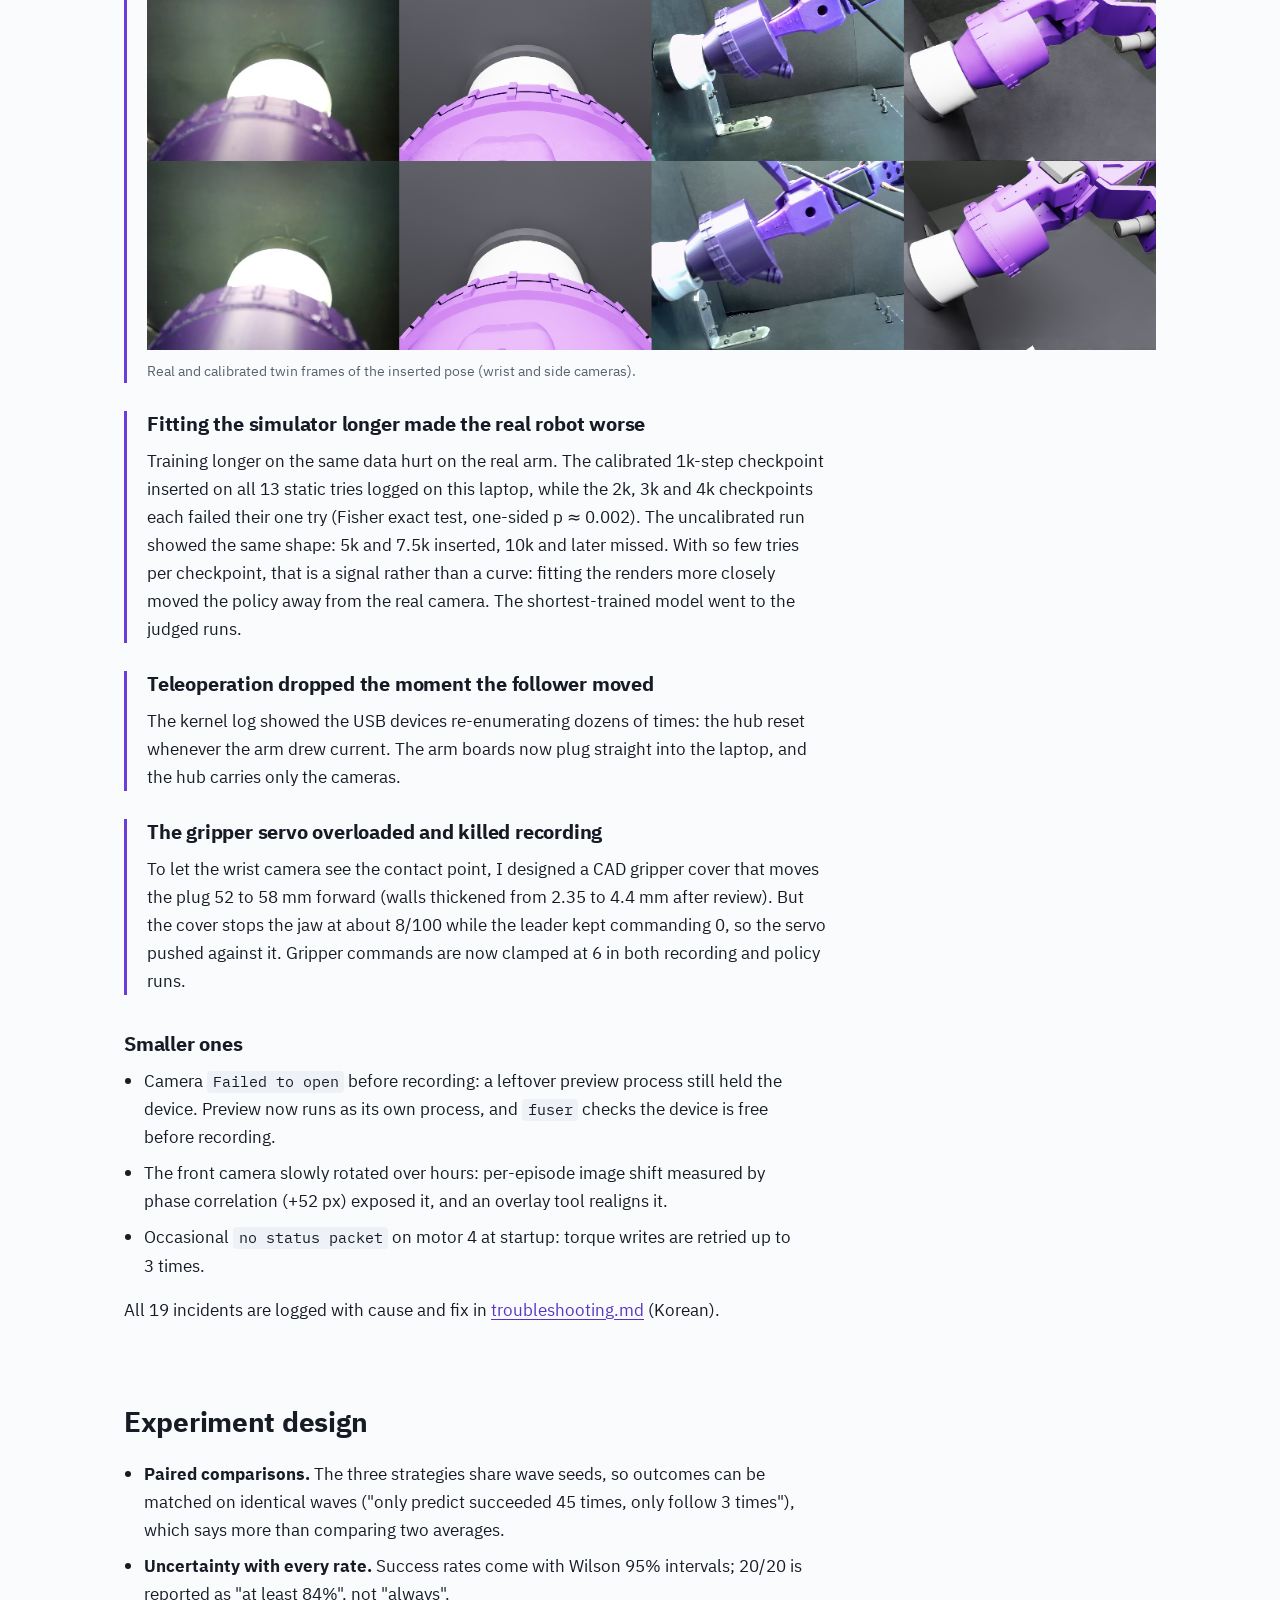
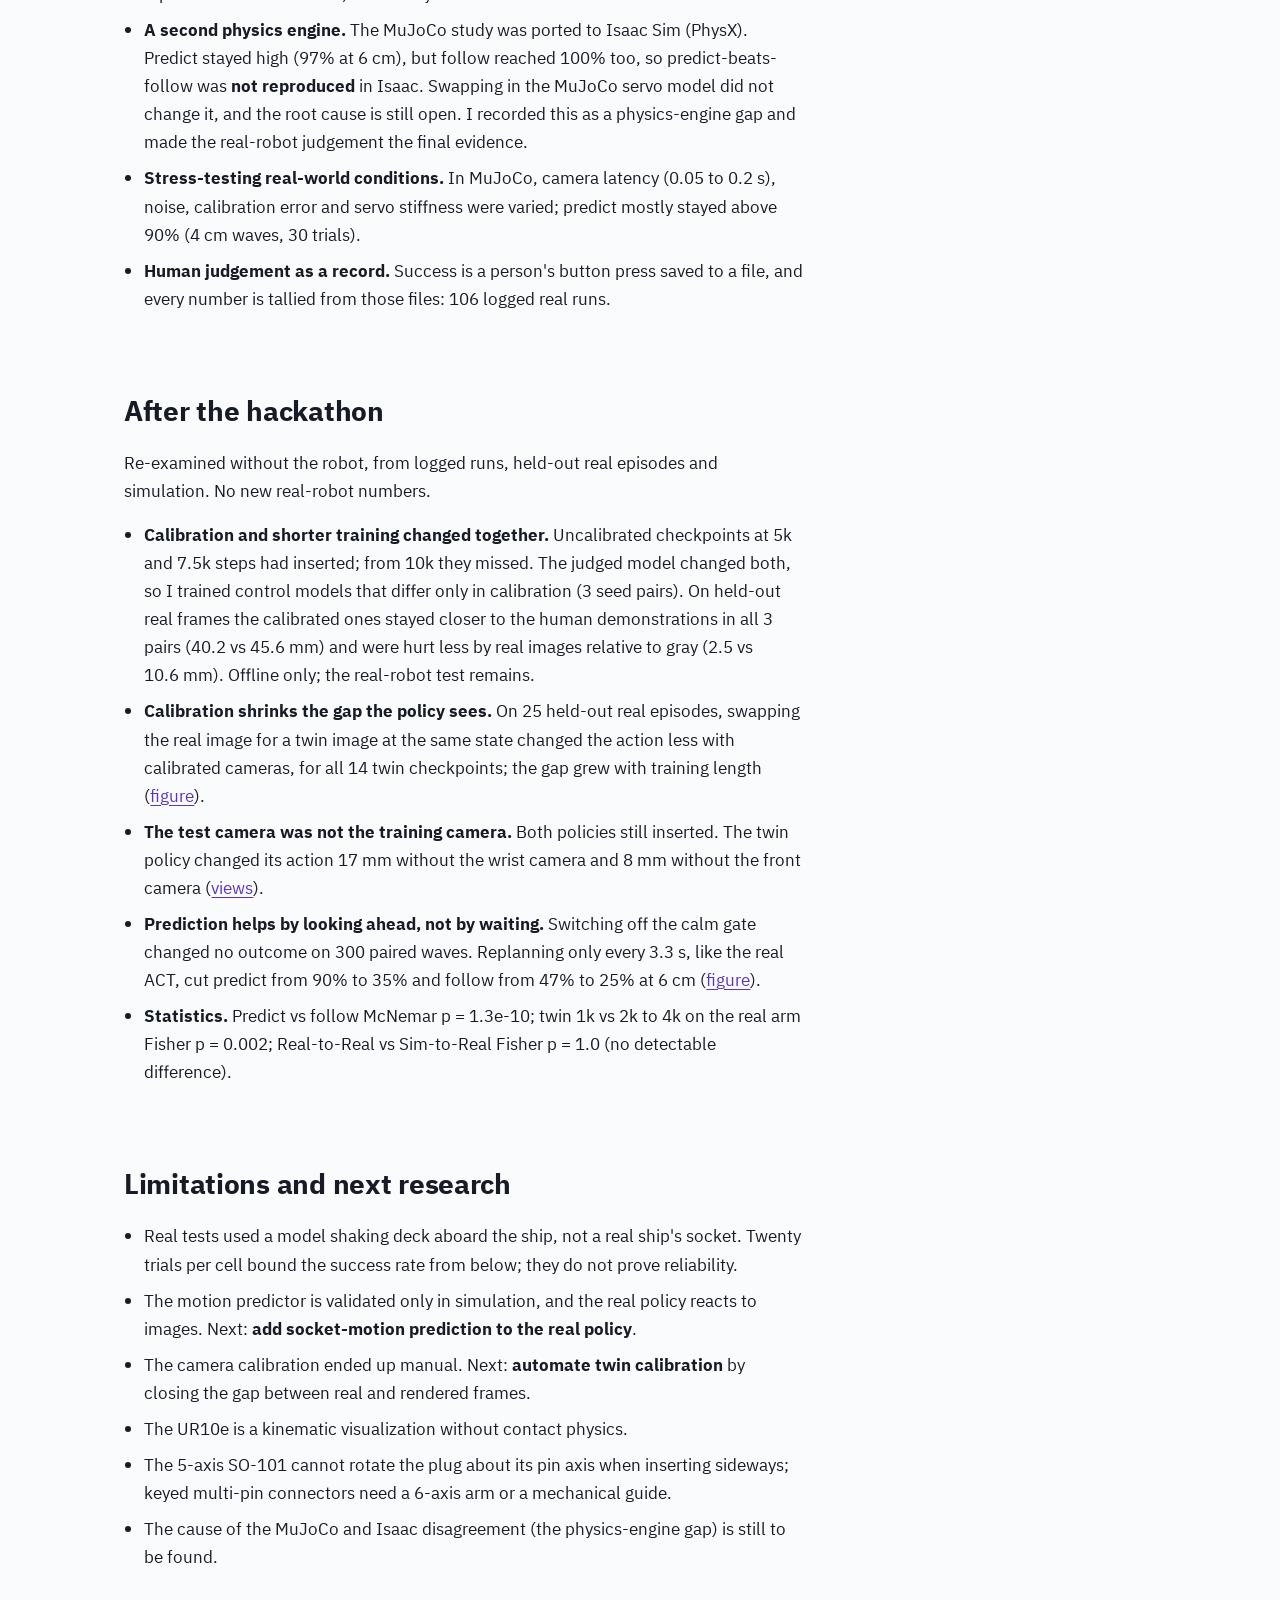
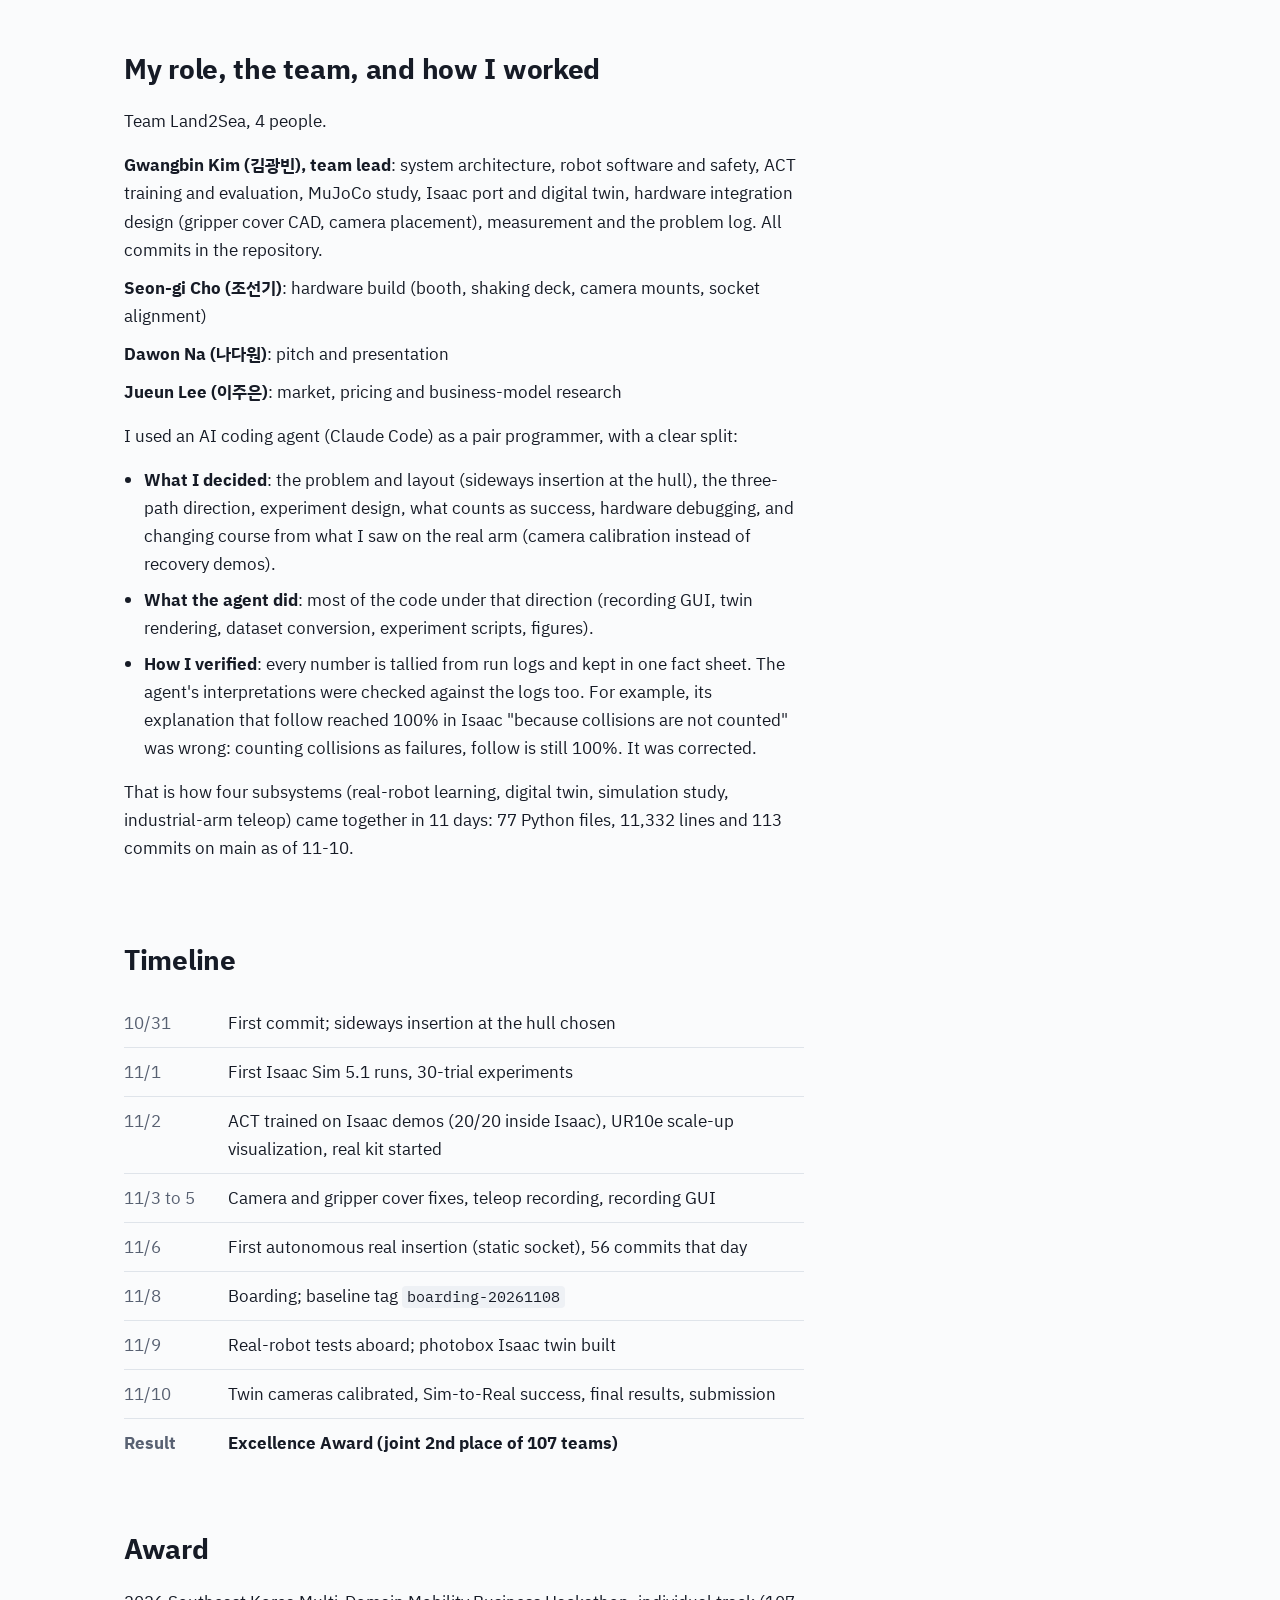
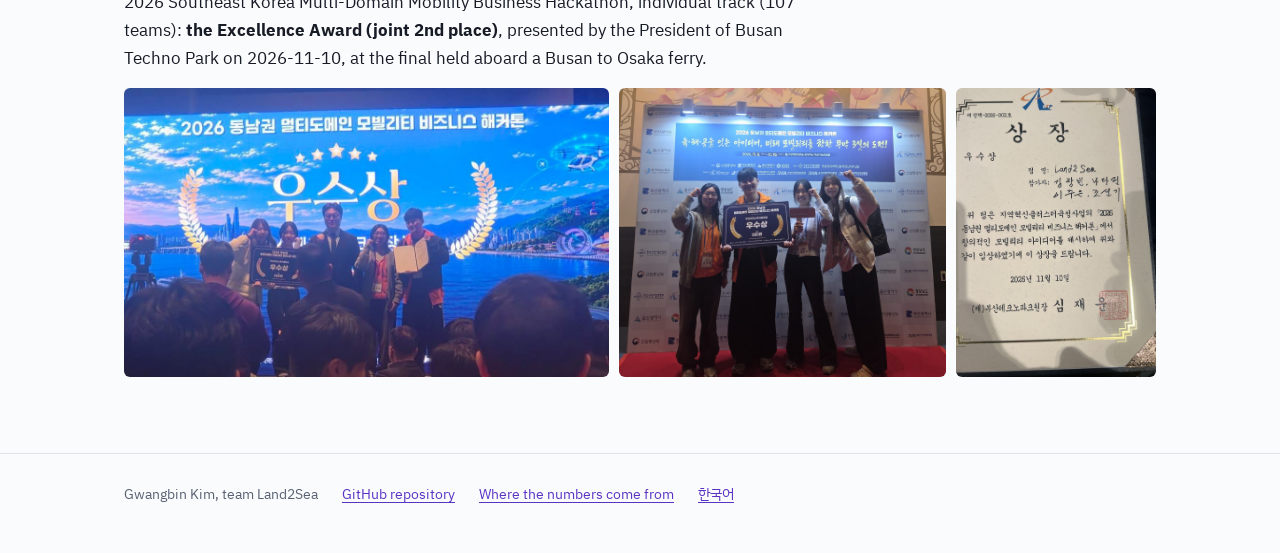
==== commit b3c1a742: "보정만 다른 대조 모델(시드 3쌍) 오프라인 비교: 학습 길이를 같게 두면 보정 후 쪽이 실물 화면에서 사람 시범에 더 가깝고(40.2 대 45.6 mm), 회색 화면 대비 손해도" ====
--- a/docs/en/index.html
+++ b/docs/en/index.html
@@ -231,7 +231,7 @@
     <h2>After the hackathon</h2>
     <p>Re-examined without the robot, from logged runs, held-out real episodes and simulation. No new real-robot numbers.</p>
     <ul>
-      <li><strong>Calibration and shorter training changed together.</strong> Uncalibrated checkpoints at 5k and 7.5k steps had inserted; from 10k they missed. The judged model changed both, so control models that differ only in calibration are trained and wait for a real-robot test.</li>
+      <li><strong>Calibration and shorter training changed together.</strong> Uncalibrated checkpoints at 5k and 7.5k steps had inserted; from 10k they missed. The judged model changed both, so I trained control models that differ only in calibration (3 seed pairs). On held-out real frames the calibrated ones stayed closer to the human demonstrations in all 3 pairs (40.2 vs 45.6&nbsp;mm) and were hurt less by real images relative to gray (2.5 vs 10.6&nbsp;mm). Offline only; the real-robot test remains.</li>
       <li><strong>Calibration shrinks the gap the policy sees.</strong> On 25 held-out real episodes, swapping the real image for a twin image at the same state changed the action less with calibrated cameras, for all 14 twin checkpoints; the gap grew with training length (<a href="https://github.com/gawbi/plugbot/blob/main/outputs/research/offline_eval.png">figure</a>).</li>
       <li><strong>The test camera was not the training camera.</strong> Both policies still inserted. The twin policy changed its action 17&nbsp;mm without the wrist camera and 8&nbsp;mm without the front camera (<a href="https://github.com/gawbi/plugbot/blob/main/outputs/research/front_view_shift.png">views</a>).</li>
       <li><strong>Prediction helps by looking ahead, not by waiting.</strong> Switching off the calm gate changed no outcome on 300 paired waves. Replanning only every 3.3&nbsp;s, like the real ACT, cut predict from 90% to 35% and follow from 47% to 25% at 6&nbsp;cm (<a href="https://github.com/gawbi/plugbot/blob/main/outputs/research/chunk_study.png">figure</a>).</li>
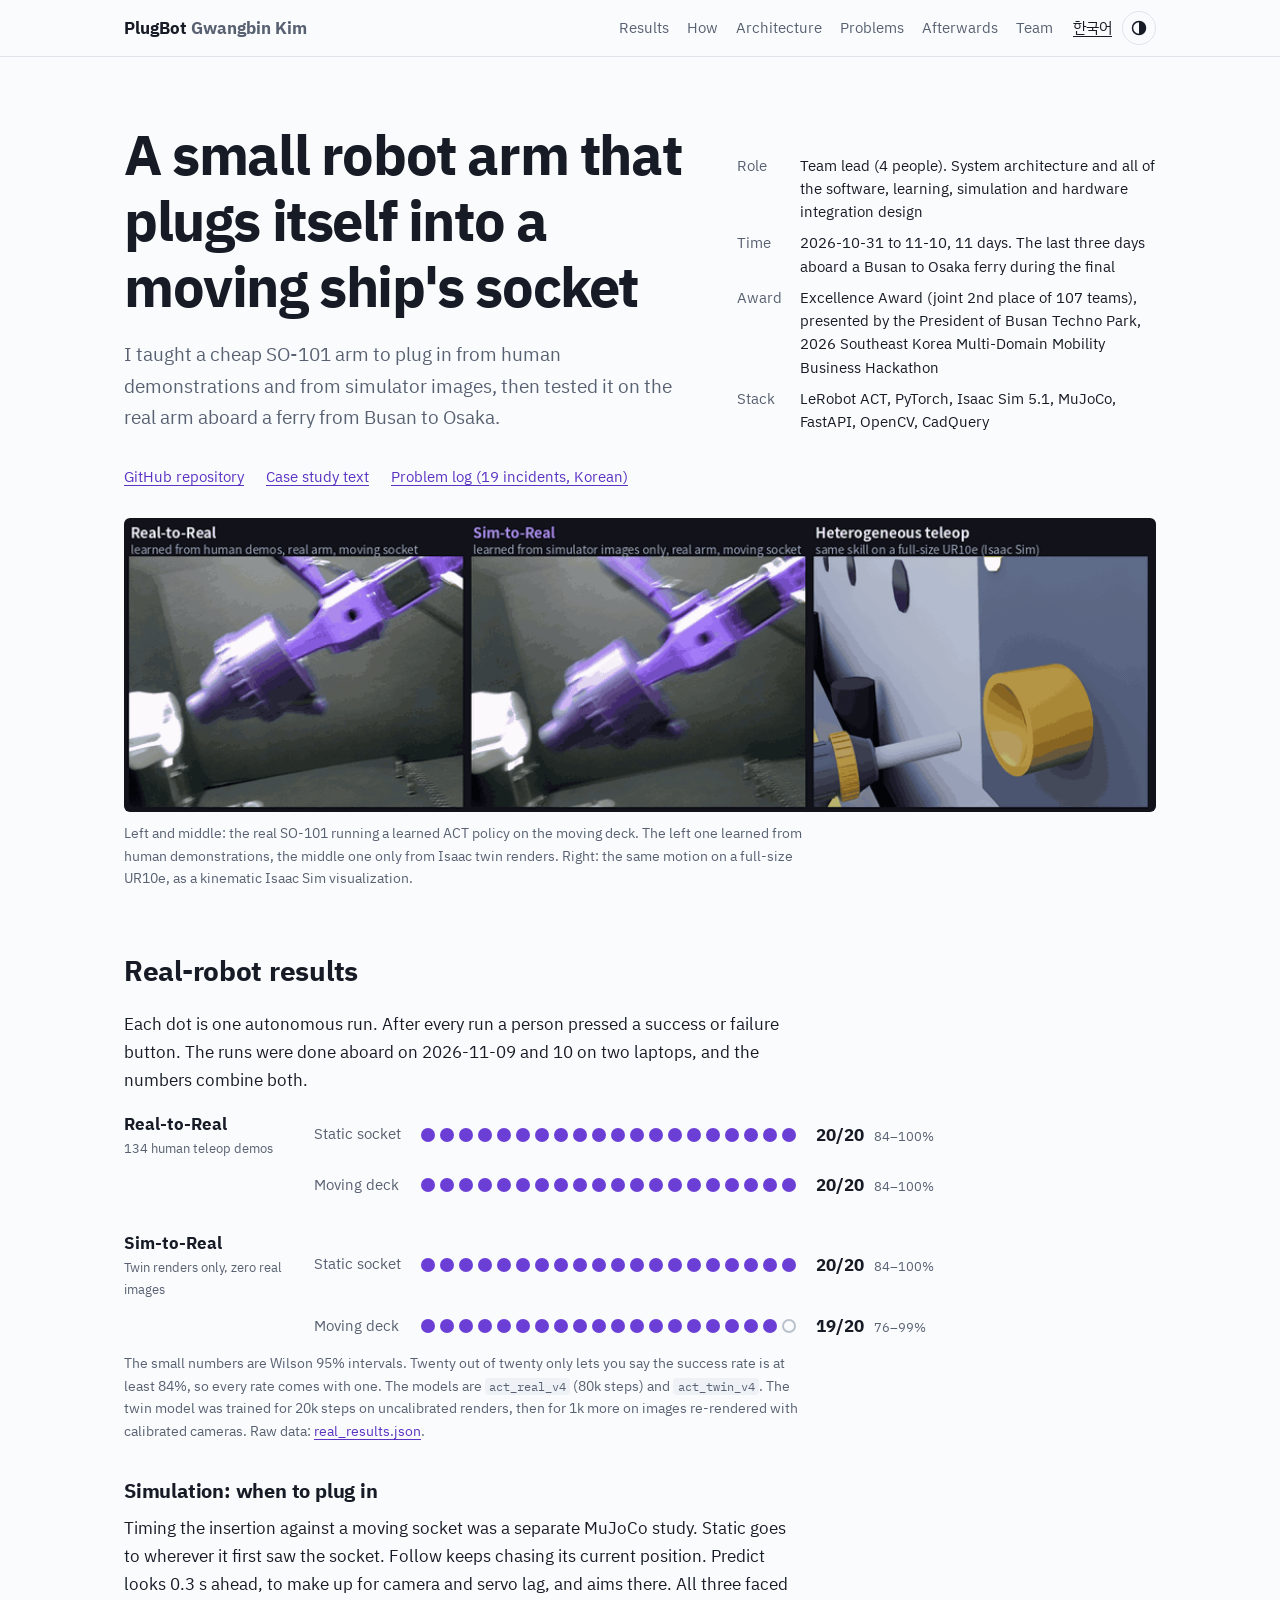
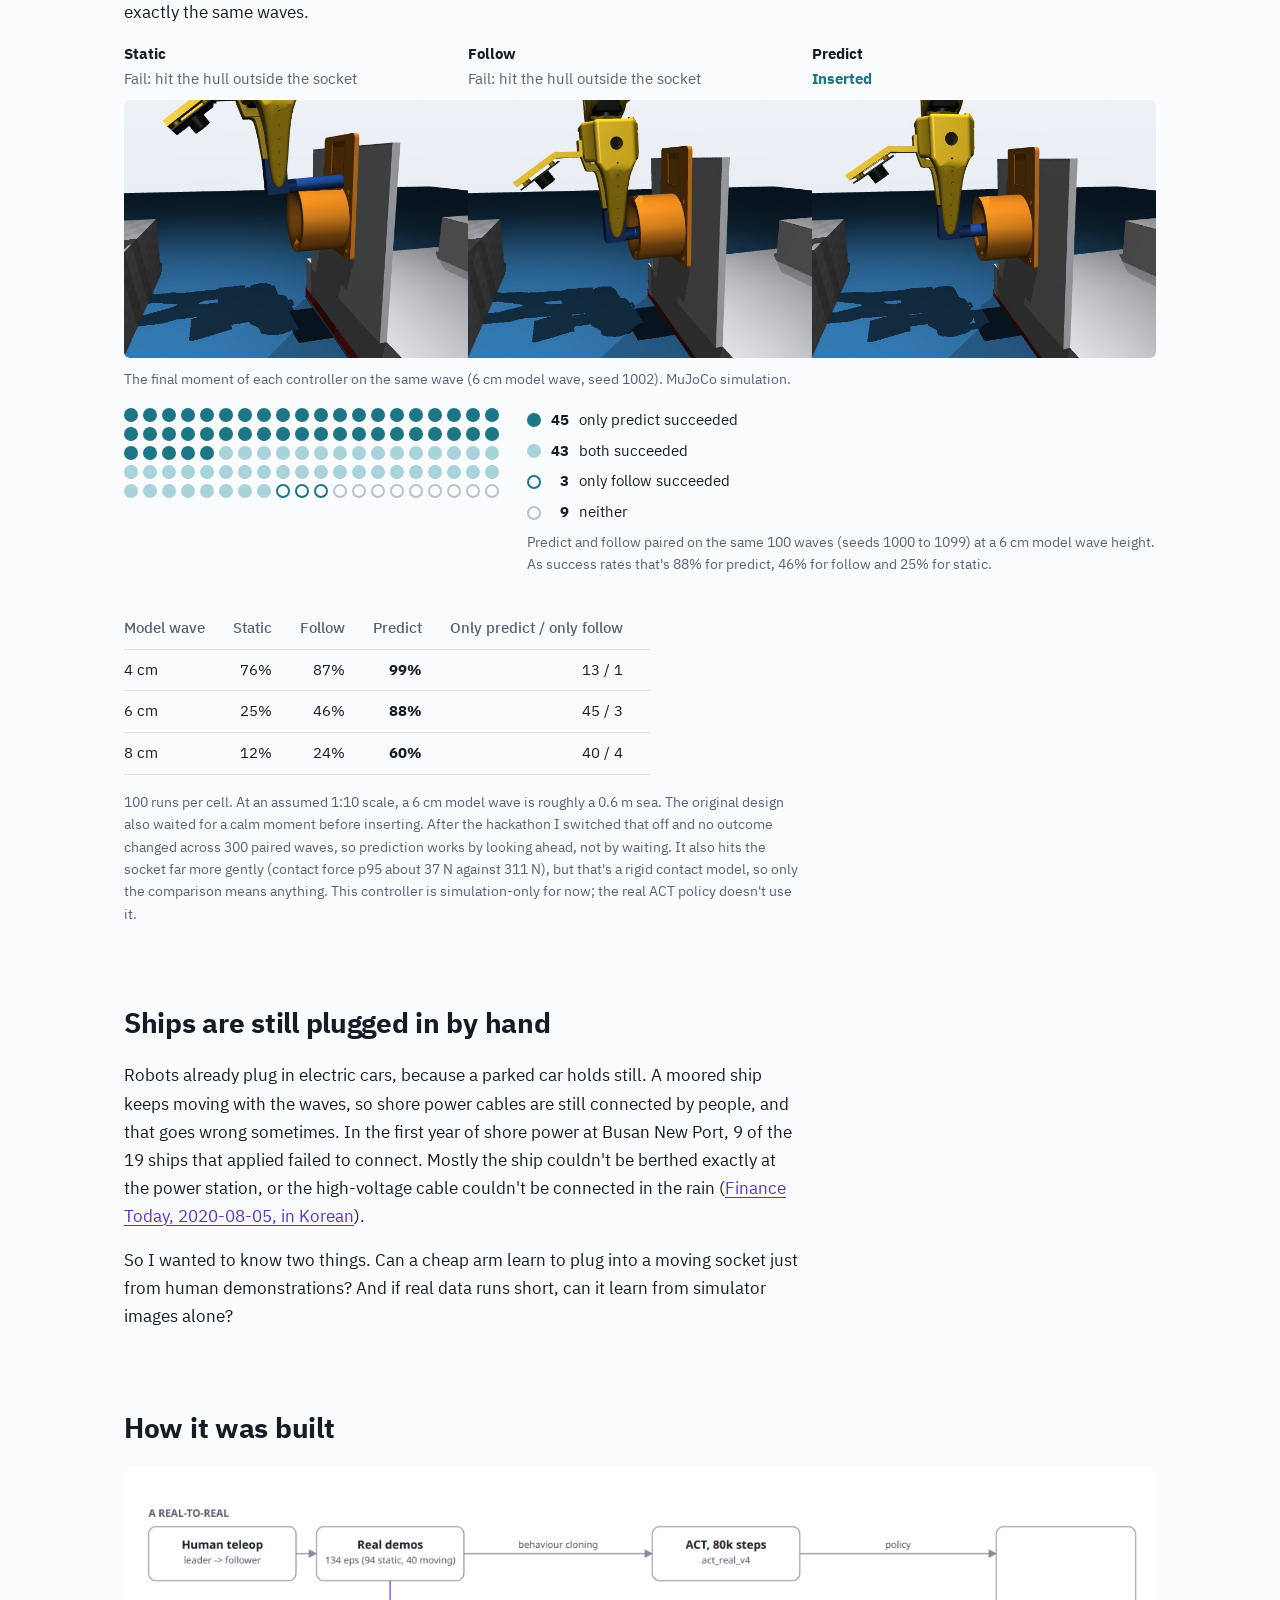
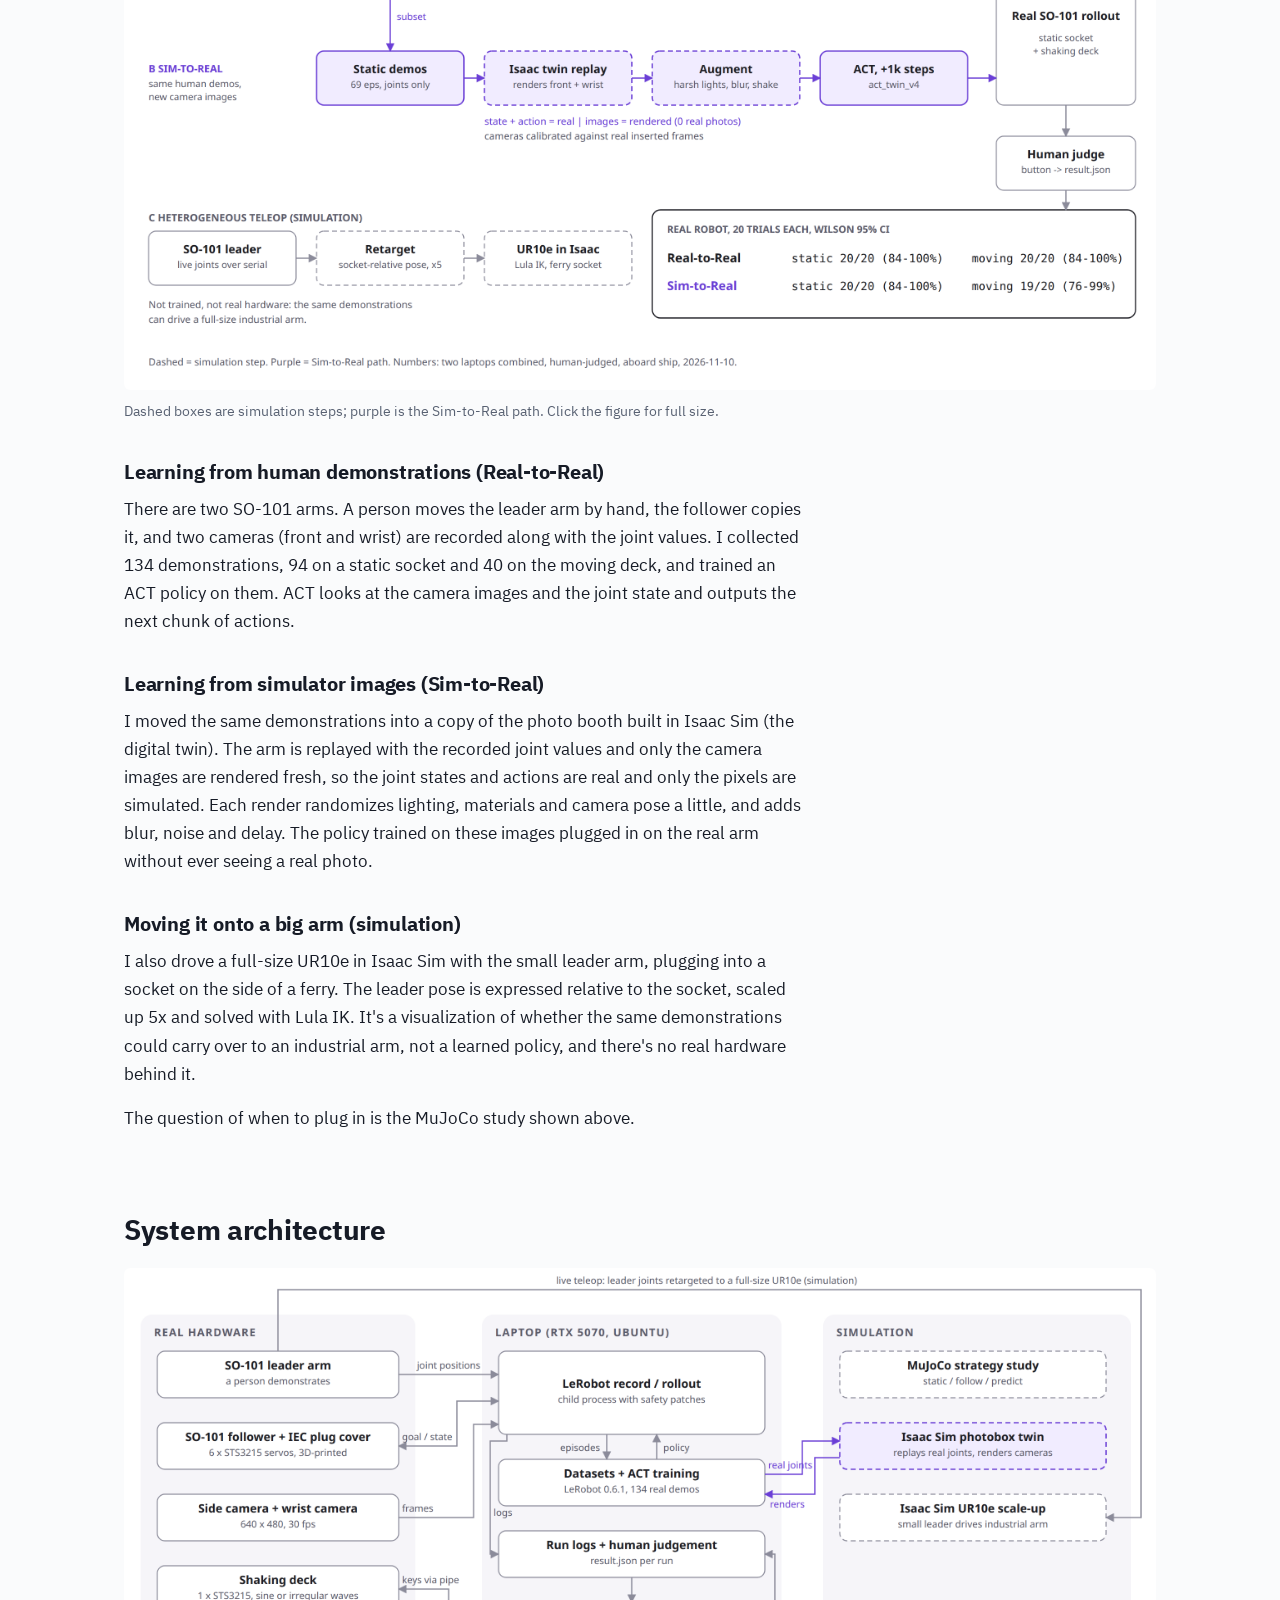
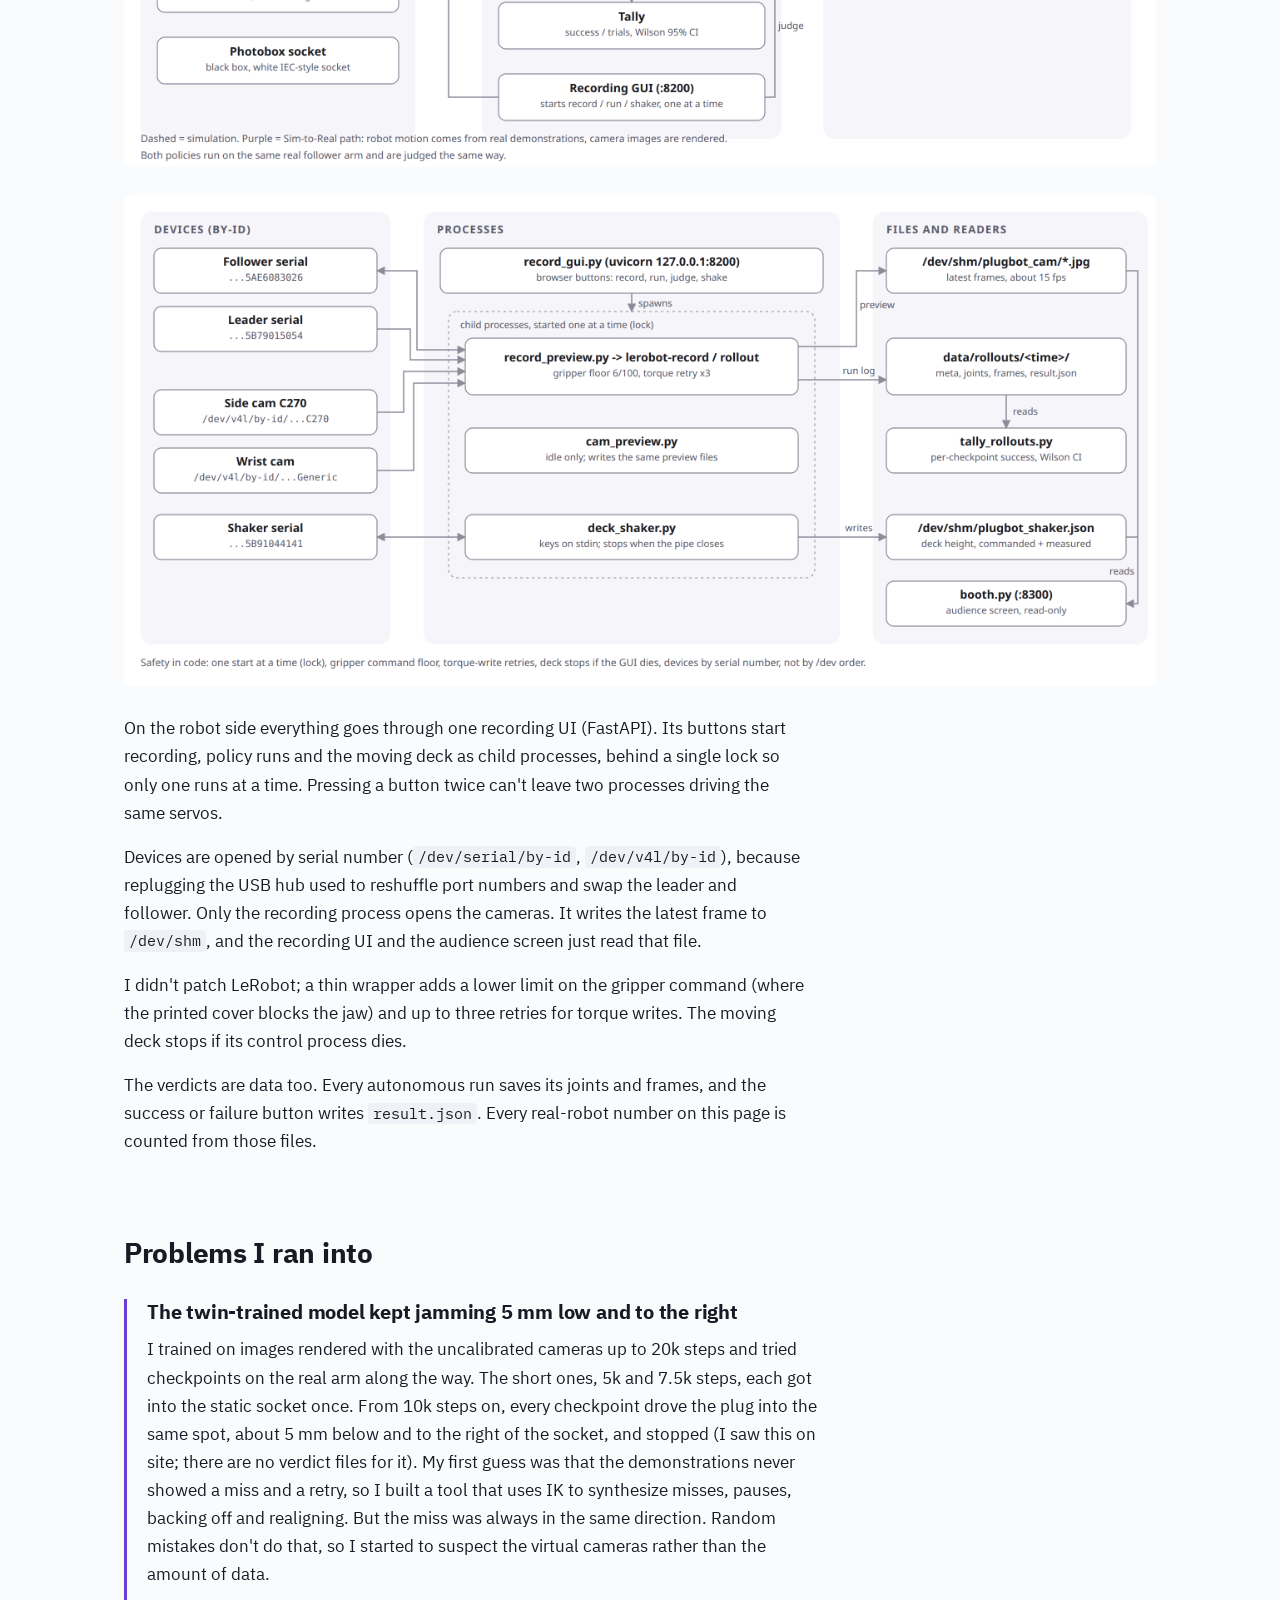
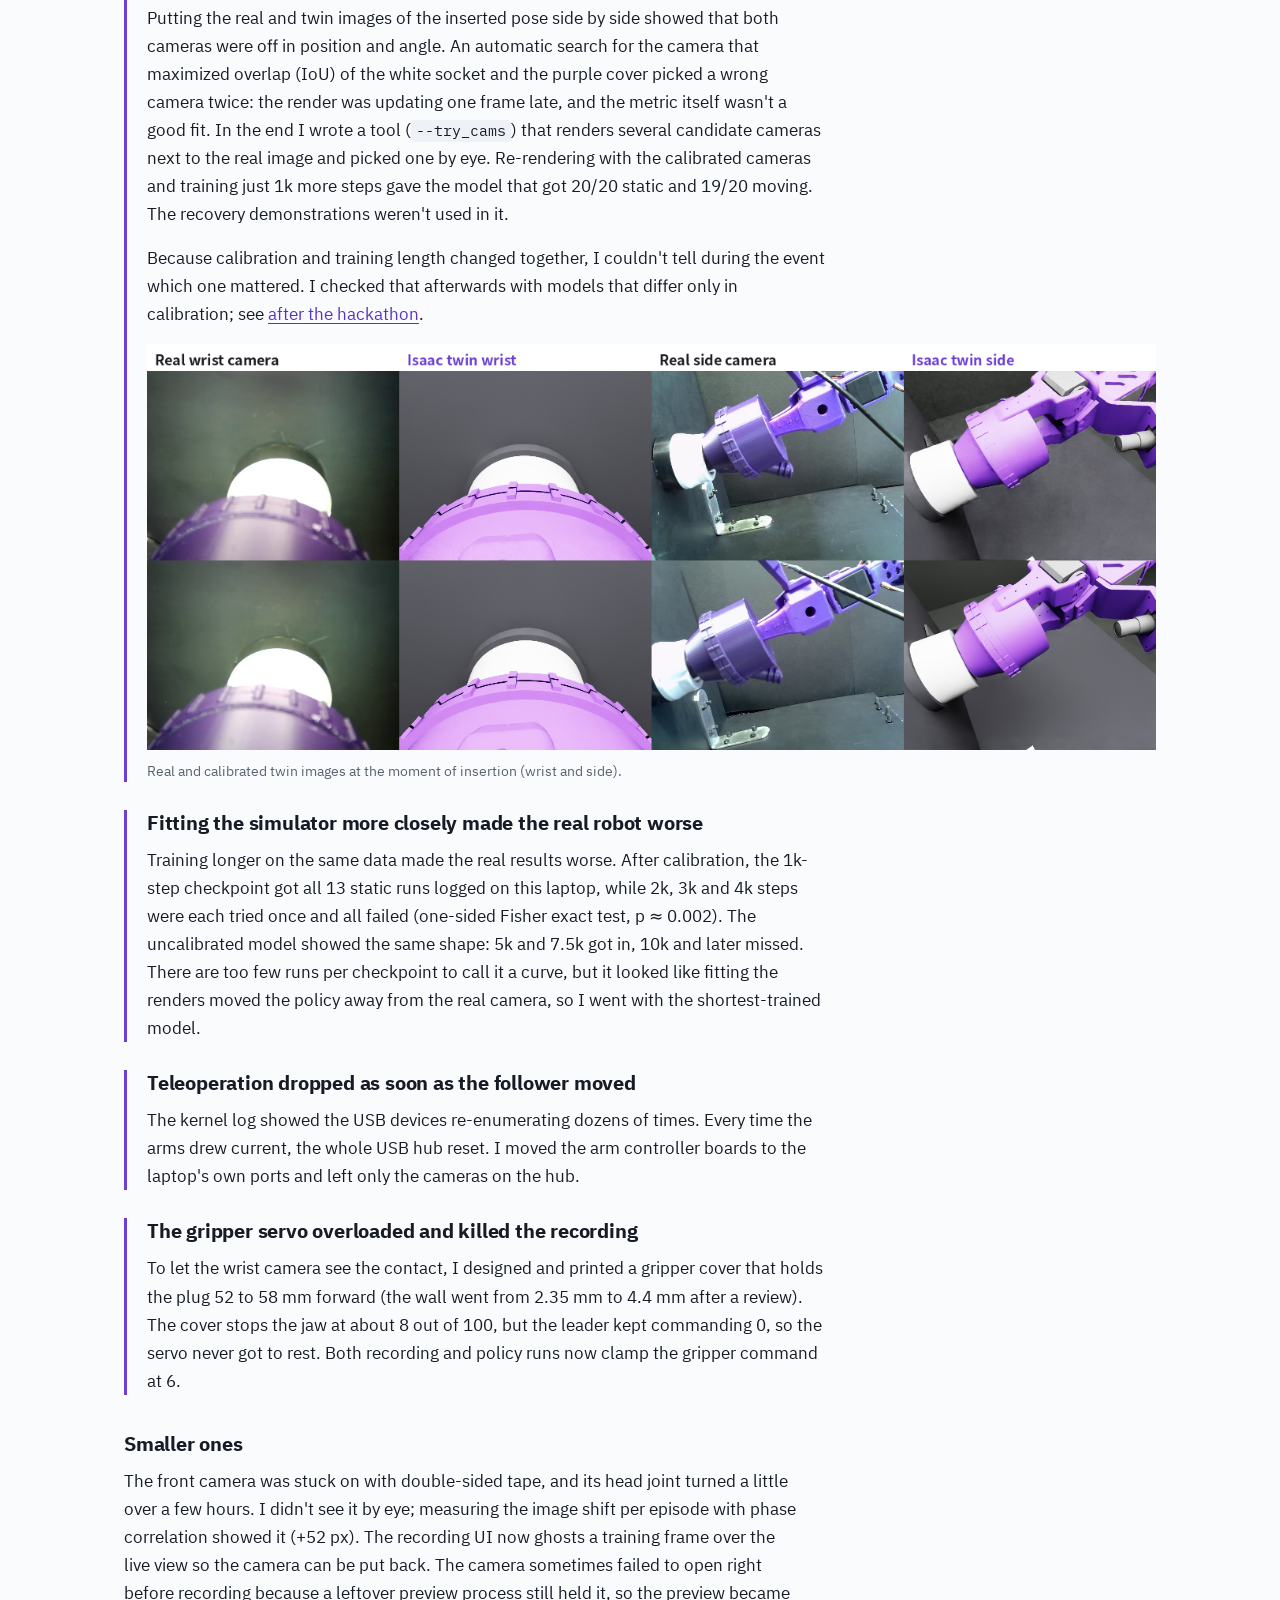
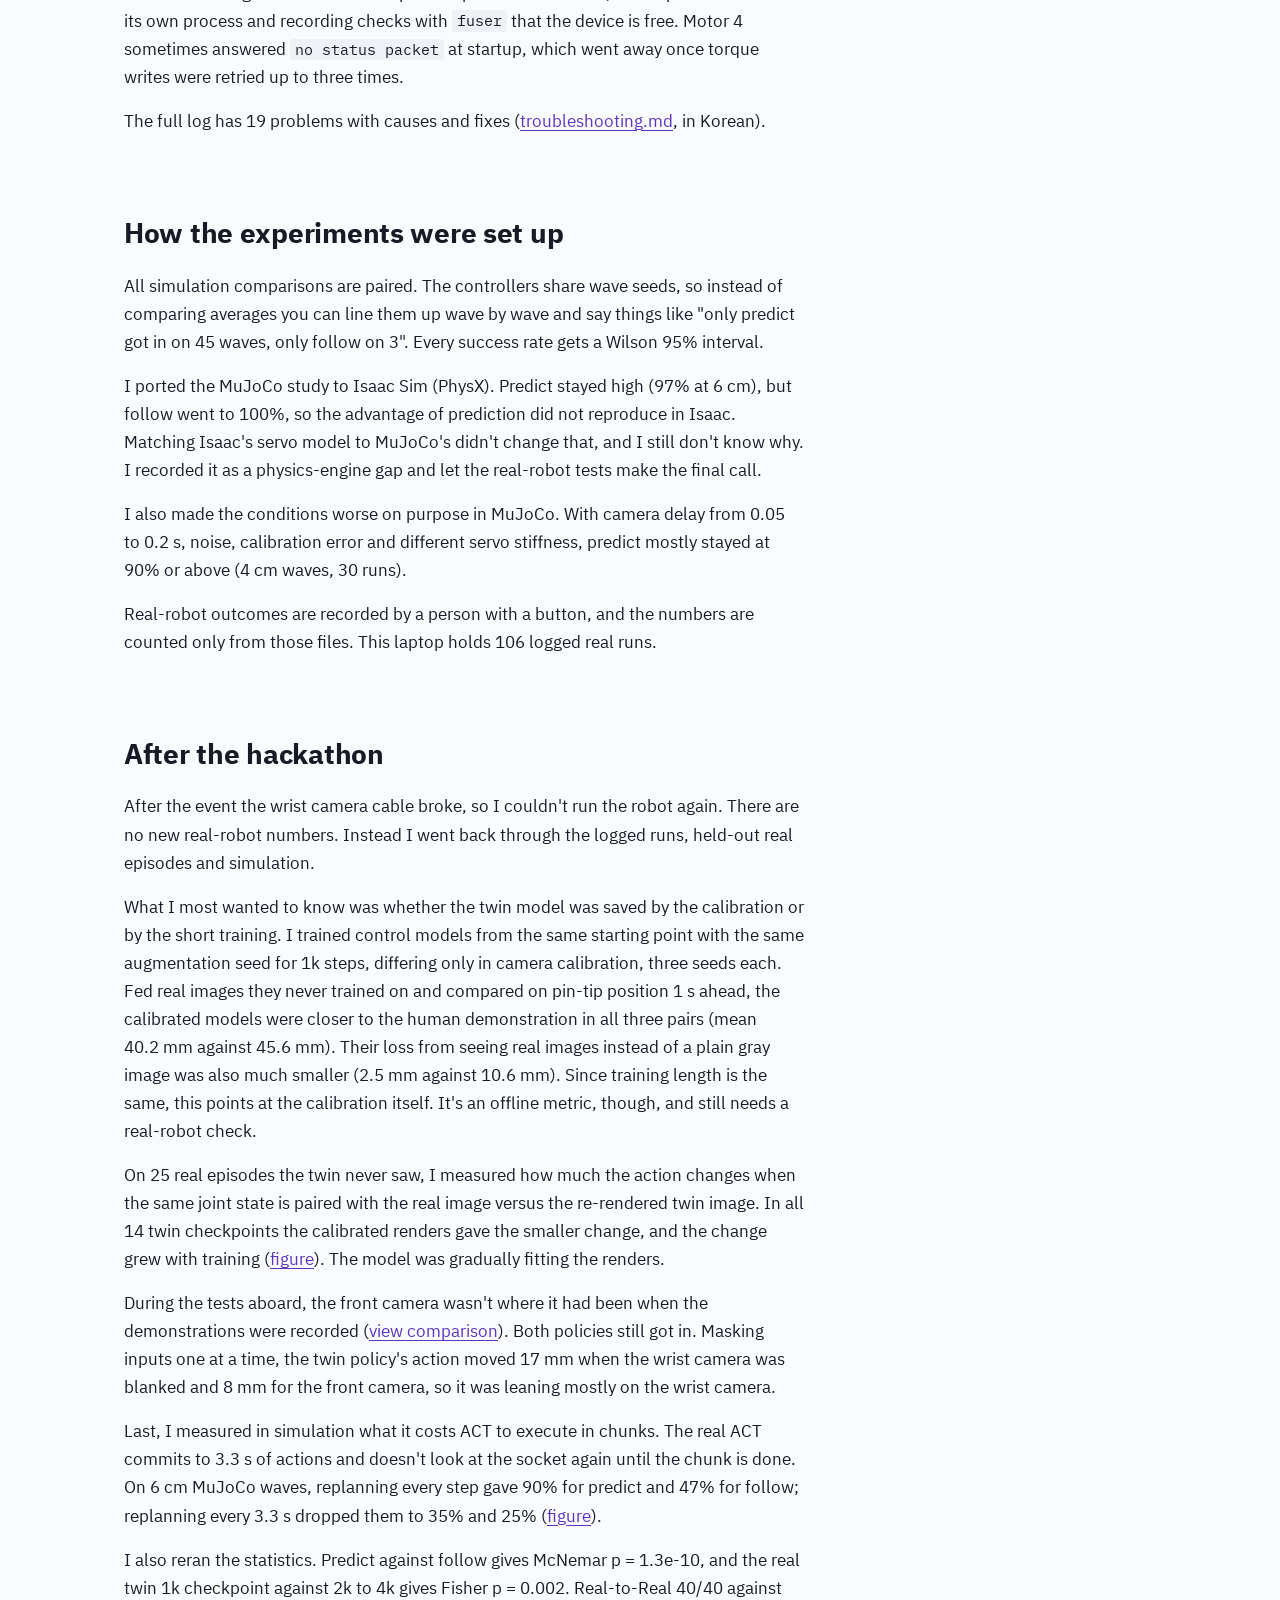
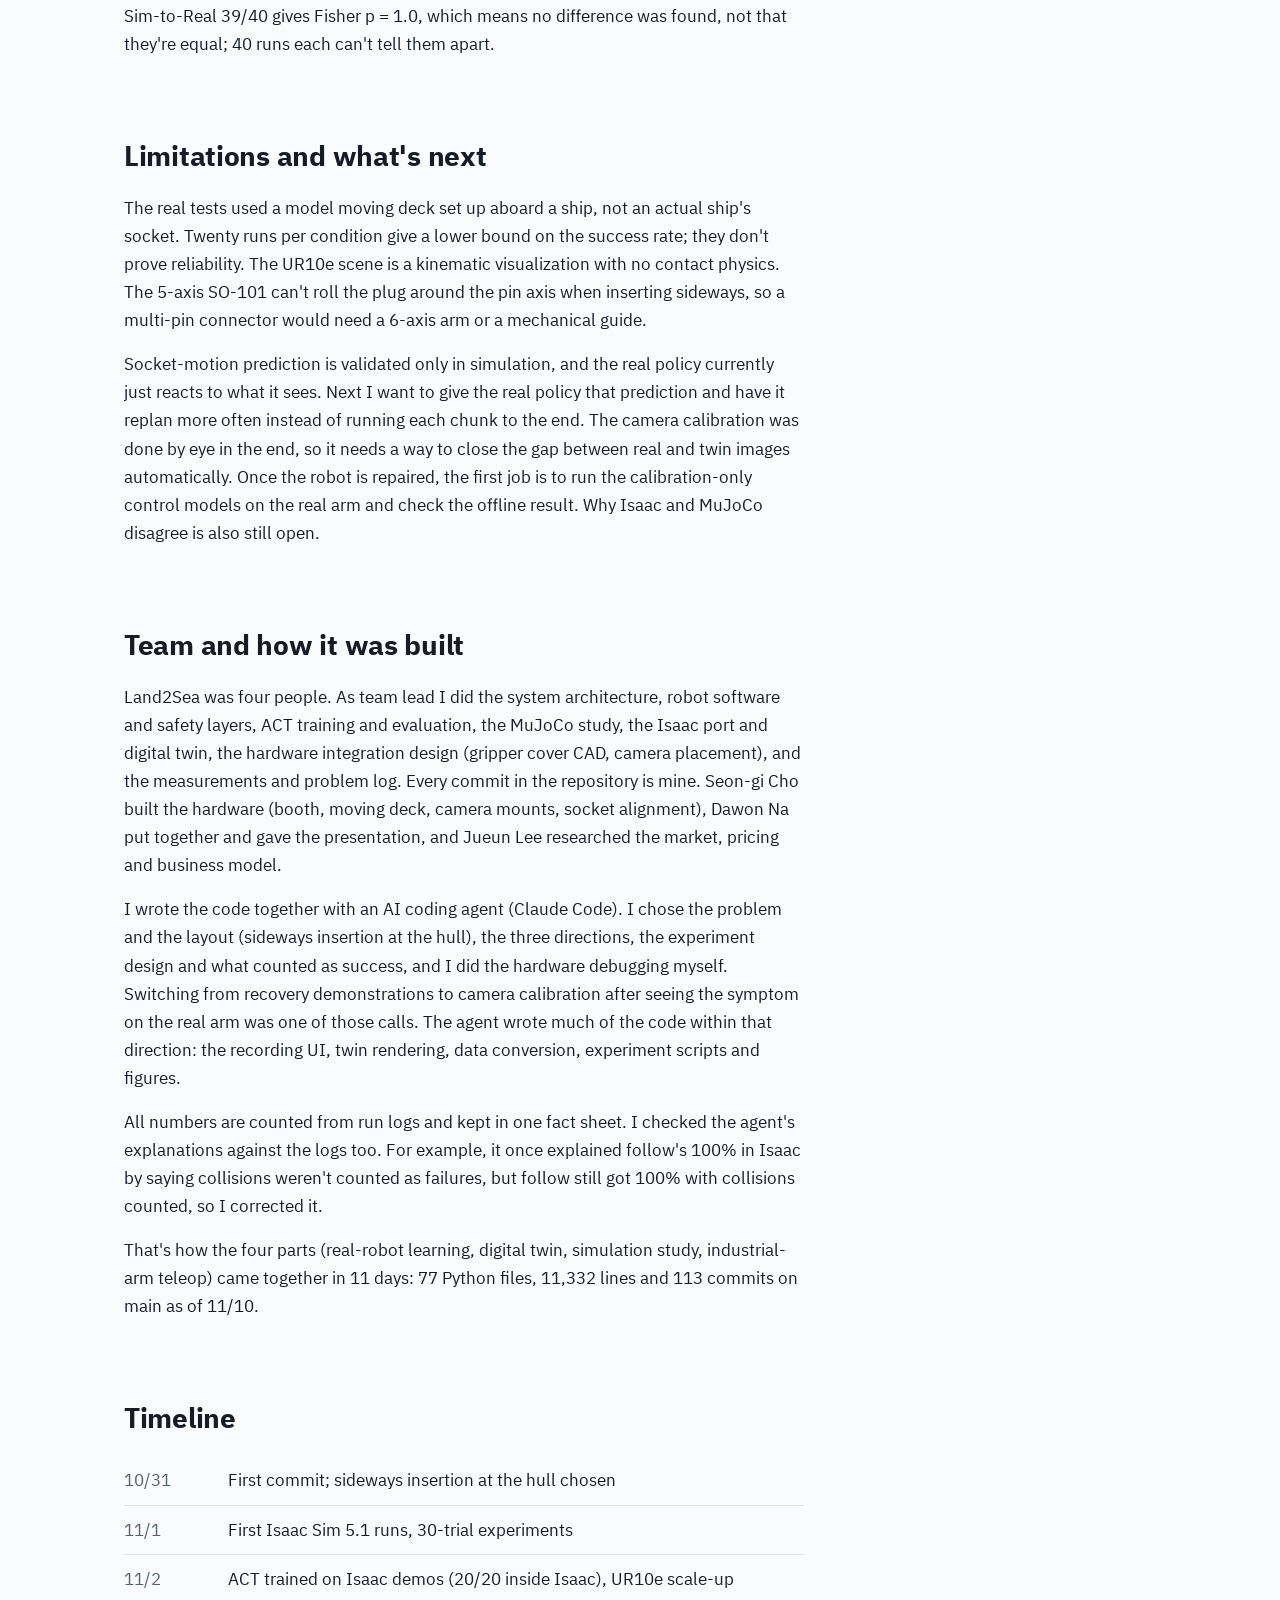
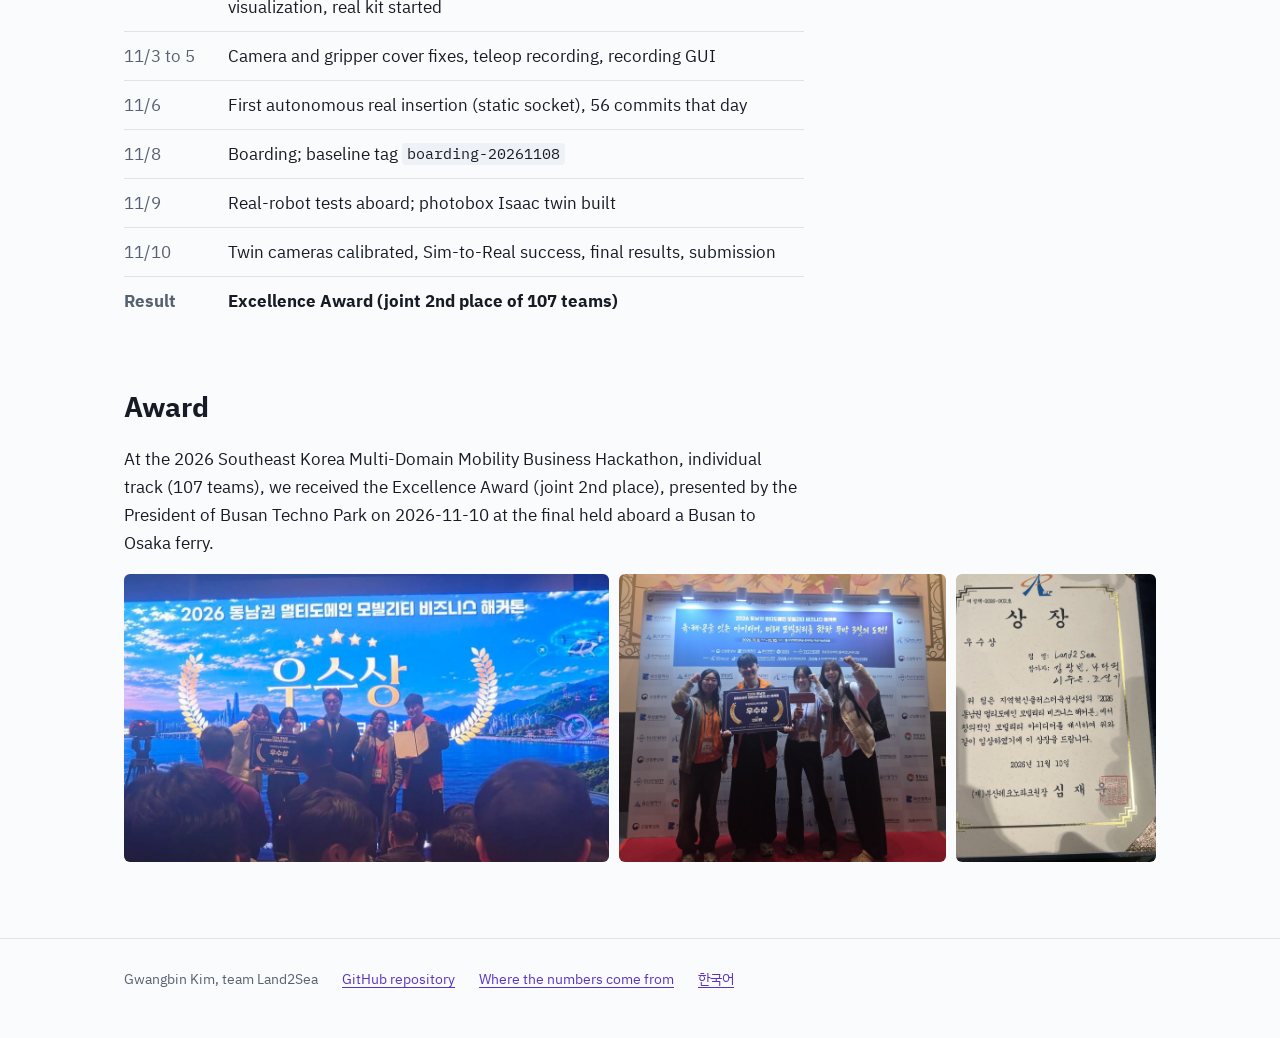
==== commit 1ea85d35: "README를 한국어 기본으로 바꾸고(영문은 README.en.md) README, 웹페이지, 사례 연구를 글머리 기호 없이 문단으로 다시 씀. 숫자는 그대로" ====
--- a/docs/en/index.html
+++ b/docs/en/index.html
@@ -4,9 +4,9 @@
 <meta charset="utf-8">
 <meta name="viewport" content="width=device-width, initial-scale=1">
 <title>PlugBot Gwangbin Kim</title>
-<meta name="description" content="A low-cost robot arm that learns to plug into a moving ship socket, from human demonstrations and from an Isaac Sim digital twin, verified on a real robot aboard a ship. Joint 2nd place of 107 teams.">
-<meta property="og:title" content="PlugBot: a robot arm that plugs into a moving ship socket">
-<meta property="og:description" content="Real-to-Real 40/40, Sim-to-Real 39/40 with zero real images. Excellence Award (joint 2nd place of 107 teams) from the President of Busan Techno Park.">
+<meta name="description" content="A low-cost robot arm that plugs itself into a moving ship's charging socket. Trained on human demonstrations and on an Isaac Sim digital twin, and tested on the real arm aboard a ferry. Joint 2nd place of 107 teams.">
+<meta property="og:title" content="PlugBot: a robot arm that plugs into a moving ship's socket">
+<meta property="og:description" content="40/40 from human demonstrations, 39/40 from simulator images with no real photos. Excellence Award (joint 2nd place of 107 teams) from the President of Busan Techno Park.">
 <link rel="alternate" hreflang="ko" href="../">
 <link rel="preconnect" href="https://fonts.googleapis.com">
 <link rel="preconnect" href="https://fonts.gstatic.com" crossorigin>
@@ -21,11 +21,11 @@
     <a class="name" href="#top">PlugBot <span class="muted">Gwangbin Kim</span></a>
     <nav aria-label="On this page">
       <a href="#results">Results</a>
-      <a href="#approach">Approach</a>
+      <a href="#approach">How</a>
       <a href="#architecture">Architecture</a>
       <a href="#problems">Problems</a>
-      <a href="#method">Method</a>
-      <a href="#role">Role</a>
+      <a href="#after">Afterwards</a>
+      <a href="#role">Team</a>
     </nav>
     <div class="tools">
       <a href="../" hreflang="ko" lang="ko">한국어</a>
@@ -41,8 +41,8 @@
 
   <div class="hero">
     <div>
-      <h1>A low-cost robot arm that plugs into a moving ship socket</h1>
-      <p class="lede">It learned from human demonstrations, and from simulator images alone, and was verified on a real robot aboard a ship.</p>
+      <h1>A small robot arm that plugs itself into a moving ship's socket</h1>
+      <p class="lede">I taught a cheap SO-101 arm to plug in from human demonstrations and from simulator images, then tested it on the real arm aboard a ferry from Busan to Osaka.</p>
     </div>
     <dl class="facts">
       <dt>Role</dt><dd>Team lead (4 people). System architecture and all of the software, learning, simulation and hardware integration design</dd>
@@ -61,49 +61,49 @@
 
   <figure class="hero-media">
     <img class="print-only" src="../assets/hero_still.jpg" width="1000" height="300" alt="Three paths at the moment of insertion: real-trained, twin-trained, UR10e visualization">
-    <img class="screen-only" src="../assets/hero_three_paths.gif" width="1000" height="300" alt="Left: a real arm trained on human demonstrations inserts into a moving socket. Middle: a real arm trained only on simulator images inserts into a moving socket. Right: the same skill on a full-size UR10e in Isaac Sim.">
-    <figcaption>Left and middle: the real SO-101 running a learned ACT policy on the shaking deck, trained on human demonstrations (left) and on Isaac twin renders only (middle). Right: a kinematic Isaac Sim visualization.</figcaption>
+    <img class="screen-only" src="../assets/hero_three_paths.gif" width="1000" height="300" alt="Left: a real arm trained on human demonstrations inserts into a moving socket. Middle: a real arm trained only on simulator images inserts into a moving socket. Right: the same motion on a full-size UR10e in Isaac Sim.">
+    <figcaption>Left and middle: the real SO-101 running a learned ACT policy on the moving deck. The left one learned from human demonstrations, the middle one only from Isaac twin renders. Right: the same motion on a full-size UR10e, as a kinematic Isaac Sim visualization.</figcaption>
   </figure>
 
   <section id="results">
     <h2>Real-robot results</h2>
-    <p class="col">Each dot is one autonomous run, judged by a person with a button. Measured aboard the ship on 2026-11-09 and 10, two laptops combined.</p>
+    <p class="col">Each dot is one autonomous run. After every run a person pressed a success or failure button. The runs were done aboard on 2026-11-09 and 10 on two laptops, and the numbers combine both.</p>
 
     <div class="ledger">
       <div class="grp">Real-to-Real<small>134 human teleop demos</small></div>
       <div class="cond">Static socket</div>
       <div class="dots" data-runs="ok:20" role="img" aria-label="20 of 20 succeeded"></div>
-      <div class="n">20/20<small>84 to 100%</small></div>
+      <div class="n">20/20<small>84–100%</small></div>
 
       <div class="sp"></div>
       <div class="cond">Moving deck</div>
       <div class="dots" data-runs="ok:20" role="img" aria-label="20 of 20 succeeded"></div>
-      <div class="n">20/20<small>84 to 100%</small></div>
+      <div class="n">20/20<small>84–100%</small></div>
 
       <div class="gap"></div>
 
       <div class="grp">Sim-to-Real<small>Twin renders only, zero real images</small></div>
       <div class="cond">Static socket</div>
       <div class="dots" data-runs="ok:20" role="img" aria-label="20 of 20 succeeded"></div>
-      <div class="n">20/20<small>84 to 100%</small></div>
+      <div class="n">20/20<small>84–100%</small></div>
 
       <div class="sp"></div>
       <div class="cond">Moving deck</div>
       <div class="dots" data-runs="ok:19,no:1" role="img" aria-label="19 of 20 succeeded, 1 failed"></div>
-      <div class="n">19/20<small>76 to 99%</small></div>
-    </div>
-    <p class="small muted col">The small numbers are Wilson 95% intervals: 20/20 means "at least 84%", not "always". Models: <code>act_real_v4</code> (80k steps) and <code>act_twin_v4</code> (a 20k-step model trained on twin renders, fine-tuned 1k steps on renders from the recalibrated cameras). Raw numbers: <a href="https://github.com/gawbi/plugbot/blob/main/outputs/real_results.json">real_results.json</a>.</p>
-
-    <h3>Simulation: predict the socket, do not chase it</h3>
-    <p class="col">When to insert into a moving socket was studied separately in MuJoCo, with three strategies on the same waves. Static goes to where it first saw the socket. Follow chases where the socket is now. Predict forecasts the socket 0.3&nbsp;s ahead to cancel camera and servo lag. The calm-window gate in the original design changed no outcome on 300 paired waves when switched off, so the gain comes from looking ahead.</p>
+      <div class="n">19/20<small>76–99%</small></div>
+    </div>
+    <p class="small muted col">The small numbers are Wilson 95% intervals. Twenty out of twenty only lets you say the success rate is at least 84%, so every rate comes with one. The models are <code>act_real_v4</code> (80k steps) and <code>act_twin_v4</code>. The twin model was trained for 20k steps on uncalibrated renders, then for 1k more on images re-rendered with calibrated cameras. Raw data: <a href="https://github.com/gawbi/plugbot/blob/main/outputs/real_results.json">real_results.json</a>.</p>
+
+    <h3>Simulation: when to plug in</h3>
+    <p class="col">Timing the insertion against a moving socket was a separate MuJoCo study. Static goes to wherever it first saw the socket. Follow keeps chasing its current position. Predict looks 0.3 s ahead, to make up for camera and servo lag, and aims there. All three faced exactly the same waves.</p>
     <figure class="strip">
       <div class="strip-labels">
         <div><b>Static</b><span class="fail">Fail: hit the hull outside the socket</span></div>
         <div><b>Follow</b><span class="fail">Fail: hit the hull outside the socket</span></div>
         <div><b>Predict</b><span class="win">Inserted</span></div>
       </div>
-      <img src="../assets/mujoco_same_wave.jpg" width="1920" height="480" alt="On the same wave, static and follow hit the hull while predict inserts">
-      <figcaption>The final moment of each strategy on the same wave (6&nbsp;cm model wave, seed 1002). MuJoCo simulation.</figcaption>
+      <img src="../assets/mujoco_same_wave.jpg" width="1920" height="480" alt="On the same wave, static and follow hit the hull and predict ends inside the socket">
+      <figcaption>The final moment of each controller on the same wave (6&nbsp;cm model wave, seed 1002). MuJoCo simulation.</figcaption>
     </figure>
 
     <div class="paired sim">
@@ -115,7 +115,7 @@
           <li><span class="dot ring"></span><b>3</b> only follow succeeded</li>
           <li><span class="dot no"></span><b>9</b> neither</li>
         </ul>
-        <p class="small muted">Predict and follow paired on the same 100 waves (seeds 1000 to 1099, 6&nbsp;cm model wave). Success rates: predict 88%, follow 46%, static 25%.</p>
+        <p class="small muted">Predict and follow paired on the same 100 waves (seeds 1000 to 1099) at a 6&nbsp;cm model wave height. As success rates that's 88% for predict, 46% for follow and 25% for static.</p>
       </div>
     </div>
 
@@ -129,27 +129,30 @@
       </tbody>
     </table>
     </div>
-    <p class="small muted col">100 trials per cell. A 6&nbsp;cm model wave is about 0.6 m at full scale, assuming 1:10 Froude scaling. Predict also hits the socket far less (contact force p95 about 37&nbsp;N vs 311&nbsp;N; rigid-contact model, compare only). This controller exists only in simulation; the real ACT policy does not use it yet.</p>
+    <p class="small muted col">100 runs per cell. At an assumed 1:10 scale, a 6 cm model wave is roughly a 0.6 m sea. The original design also waited for a calm moment before inserting. After the hackathon I switched that off and no outcome changed across 300 paired waves, so prediction works by looking ahead, not by waiting. It also hits the socket far more gently (contact force p95 about 37&nbsp;N against 311&nbsp;N), but that's a rigid contact model, so only the comparison means anything. This controller is simulation-only for now; the real ACT policy doesn't use it.</p>
   </section>
 
   <section id="problem" class="col">
-    <h2>Problem: ships are still plugged in by hand</h2>
-    <p>Robots already plug in electric cars, because a parked car stands still. A ship at berth keeps moving with the waves, and its shore-power cable is still connected by people. When the connection depends on hands and site conditions, it fails: at Busan New Port, 9 of the 19 ships that applied for shore power in its first year failed to connect, mostly because they could not berth exactly at the outlet, and the high-voltage cable could not be connected in rain (<a href="https://www.fntoday.co.kr/news/articleView.html?idxno=227118">Finance Today, 2020-08-05, Korean</a>).</p>
-    <p>So the question was: <strong>can a cheap robot arm learn to plug into a moving socket from human demonstrations, and, when real data is scarce, from simulator images alone?</strong></p>
+    <h2>Ships are still plugged in by hand</h2>
+    <p>Robots already plug in electric cars, because a parked car holds still. A moored ship keeps moving with the waves, so shore power cables are still connected by people, and that goes wrong sometimes. In the first year of shore power at Busan New Port, 9 of the 19 ships that applied failed to connect. Mostly the ship couldn't be berthed exactly at the power station, or the high-voltage cable couldn't be connected in the rain (<a href="https://www.fntoday.co.kr/news/articleView.html?idxno=227118">Finance Today, 2020-08-05, in Korean</a>).</p>
+    <p>So I wanted to know two things. Can a cheap arm learn to plug into a moving socket just from human demonstrations? And if real data runs short, can it learn from simulator images alone?</p>
   </section>
 
   <section id="approach">
-    <h2>Approach: one skill, three ways to learn it</h2>
+    <h2>How it was built</h2>
     <figure class="diagram">
       <a class="lt" href="../portfolio/img/arch_pipeline.png"><img src="../portfolio/img/arch_pipeline.png" width="2520" height="1280" alt="Three learning paths converge on one real-robot evaluation"></a>
       <a class="dk" href="../portfolio/img/arch_pipeline_dark.png"><img src="../portfolio/img/arch_pipeline_dark.png" width="2520" height="1280" alt="Three learning paths converge on one real-robot evaluation"></a>
-      <figcaption>Dashed boxes are simulation steps; purple is the Sim-to-Real path. Select a diagram to open it at full size.</figcaption>
+      <figcaption>Dashed boxes are simulation steps; purple is the Sim-to-Real path. Click the figure for full size.</figcaption>
     </figure>
     <div class="col">
-      <p><strong>A. Real-to-Real.</strong> A person moves the SO-101 leader arm and the follower arm copies it. 134 recorded demonstrations (94 on a static socket, 40 on the shaking deck) train an ACT policy, which sees two cameras (front and wrist) plus the joint state and outputs the next chunk of actions.</p>
-      <p><strong>B. Sim-to-Real.</strong> The same human demonstrations are replayed joint by joint inside an Isaac Sim copy of the photobox (a digital twin), and only the camera images are rendered. Joint states and actions stay real; only the pixels are simulated. Lighting, materials and camera pose are randomized, and blur, noise and latency are added. This policy never sees a real photo, and it inserts on the real arm.</p>
-      <p><strong>C. Heterogeneous teleoperation (simulation).</strong> The small leader arm drives a full-size UR10e at a ferry-side socket in Isaac Sim: the pose is taken relative to the socket, scaled by 5 and solved with Lula IK. It shows how the same demonstrations could drive an industrial arm. It is a visualization, not trained and not on real hardware.</p>
-      <p><strong>D. When to insert (simulation study).</strong> The MuJoCo comparison above: static, follow and predict on identical waves.</p>
+      <h3>Learning from human demonstrations (Real-to-Real)</h3>
+      <p>There are two SO-101 arms. A person moves the leader arm by hand, the follower copies it, and two cameras (front and wrist) are recorded along with the joint values. I collected 134 demonstrations, 94 on a static socket and 40 on the moving deck, and trained an ACT policy on them. ACT looks at the camera images and the joint state and outputs the next chunk of actions.</p>
+      <h3>Learning from simulator images (Sim-to-Real)</h3>
+      <p>I moved the same demonstrations into a copy of the photo booth built in Isaac Sim (the digital twin). The arm is replayed with the recorded joint values and only the camera images are rendered fresh, so the joint states and actions are real and only the pixels are simulated. Each render randomizes lighting, materials and camera pose a little, and adds blur, noise and delay. The policy trained on these images plugged in on the real arm without ever seeing a real photo.</p>
+      <h3>Moving it onto a big arm (simulation)</h3>
+      <p>I also drove a full-size UR10e in Isaac Sim with the small leader arm, plugging into a socket on the side of a ferry. The leader pose is expressed relative to the socket, scaled up 5x and solved with Lula IK. It's a visualization of whether the same demonstrations could carry over to an industrial arm, not a learned policy, and there's no real hardware behind it.</p>
+      <p>The question of when to plug in is the MuJoCo study shown above.</p>
     </div>
   </section>
 
@@ -164,109 +167,81 @@
       <a class="dk" href="../portfolio/img/arch_runtime_dark.png"><img src="../portfolio/img/arch_runtime_dark.png" alt="Runtime: processes, ports, devices and shared files"></a>
     </figure>
     <div class="col">
-      <p>Design decisions, and why:</p>
-      <ul class="decisions">
-        <li><strong>One start at a time.</strong> The recording GUI (FastAPI) launches recording, policy runs and the shaking deck as child processes behind one lock, so a double click can never have two processes driving the same servos.</li>
-        <li><strong>Devices by serial number.</strong> Ports and cameras are opened through <code>/dev/serial/by-id</code> and <code>/dev/v4l/by-id</code>, so replugging the USB hub never swaps the leader and the follower.</li>
-        <li><strong>Previews through files.</strong> Only the recording process opens the cameras. It writes the latest frames to <code>/dev/shm</code>; the GUI and the audience screen read those files.</li>
-        <li><strong>Safety in thin layers.</strong> A wrapper around LeRobot adds a gripper command floor (where the printed cover blocks the jaw) and retries torque writes three times. The shaking deck stops when its controlling process dies.</li>
-        <li><strong>Judgement is data.</strong> Every autonomous run is logged with joints and frames, and a person's success/fail button writes <code>result.json</code>. Every real-robot number on this page is tallied from those files.</li>
-      </ul>
+      <p>On the robot side everything goes through one recording UI (FastAPI). Its buttons start recording, policy runs and the moving deck as child processes, behind a single lock so only one runs at a time. Pressing a button twice can't leave two processes driving the same servos.</p>
+      <p>Devices are opened by serial number (<code>/dev/serial/by-id</code>, <code>/dev/v4l/by-id</code>), because replugging the USB hub used to reshuffle port numbers and swap the leader and follower. Only the recording process opens the cameras. It writes the latest frame to <code>/dev/shm</code>, and the recording UI and the audience screen just read that file.</p>
+      <p>I didn't patch LeRobot; a thin wrapper adds a lower limit on the gripper command (where the printed cover blocks the jaw) and up to three retries for torque writes. The moving deck stops if its control process dies.</p>
+      <p>The verdicts are data too. Every autonomous run saves its joints and frames, and the success or failure button writes <code>result.json</code>. Every real-robot number on this page is counted from those files.</p>
     </div>
   </section>
 
   <section id="problems">
-    <h2>Hard problems and how I solved them</h2>
-
-    <div class="story">
-      <h3>The twin-trained model jammed 5&nbsp;mm low and right of the socket</h3>
+    <h2>Problems I ran into</h2>
+
+    <div class="story">
+      <h3>The twin-trained model kept jamming 5&nbsp;mm low and to the right</h3>
       <div class="col">
-        <p>While training on renders from the uncalibrated cameras (up to 20k steps), I ran checkpoints on the real arm. The short-trained 5k and 7.5k checkpoints each inserted on a single static try, but from 10k steps on the plug jammed in the same place every time: about 5&nbsp;mm low and to the right of the socket (observed on site; no judgement files). My first guess was that it had never seen a recovery, so I built a tool that synthesizes miss, hold, retreat and realign motions with IK. But the miss always had the same direction. That is a bias, not random error, so I stopped adding data and suspected that <strong>the virtual cameras did not match the real ones</strong>.</p>
-        <p>Side by side, real and twin frames of the inserted pose showed both cameras off in position and angle. An automatic search that maximized the overlap (IoU) of the white socket and the purple cover picked nonsense twice: the render updated one frame late, and the metric did not capture the error. So I built a mode (<code>--try_cams</code>) that renders a grid of candidate cameras next to the real frame and chose by eye. After re-rendering with the calibrated cameras and fine-tuning only 1k steps, that model was the one judged: 20/20 on the static socket and 19/20 on the moving deck. Calibration and shorter training changed together, so which one mattered is not separated yet; an offline analysis on logged real frames is in progress. The recovery demos were not used in the final model.</p>
+        <p>I trained on images rendered with the uncalibrated cameras up to 20k steps and tried checkpoints on the real arm along the way. The short ones, 5k and 7.5k steps, each got into the static socket once. From 10k steps on, every checkpoint drove the plug into the same spot, about 5 mm below and to the right of the socket, and stopped (I saw this on site; there are no verdict files for it). My first guess was that the demonstrations never showed a miss and a retry, so I built a tool that uses IK to synthesize misses, pauses, backing off and realigning. But the miss was always in the same direction. Random mistakes don't do that, so I started to suspect the virtual cameras rather than the amount of data.</p>
+        <p>Putting the real and twin images of the inserted pose side by side showed that both cameras were off in position and angle. An automatic search for the camera that maximized overlap (IoU) of the white socket and the purple cover picked a wrong camera twice: the render was updating one frame late, and the metric itself wasn't a good fit. In the end I wrote a tool (<code>--try_cams</code>) that renders several candidate cameras next to the real image and picked one by eye. Re-rendering with the calibrated cameras and training just 1k more steps gave the model that got 20/20 static and 19/20 moving. The recovery demonstrations weren't used in it.</p>
+        <p>Because calibration and training length changed together, I couldn't tell during the event which one mattered. I checked that afterwards with models that differ only in calibration; see <a href="#after">after the hackathon</a>.</p>
       </div>
       <figure>
-        <img src="../assets/twin_vs_real.png" width="1280" height="514" alt="Real camera frames and calibrated Isaac twin frames of the inserted pose, side by side">
-        <figcaption>Real and calibrated twin frames of the inserted pose (wrist and side cameras).</figcaption>
+        <img src="../assets/twin_vs_real.png" width="1280" height="514" alt="Real and calibrated Isaac twin images of the inserted pose, side by side">
+        <figcaption>Real and calibrated twin images at the moment of insertion (wrist and side).</figcaption>
       </figure>
     </div>
 
     <div class="story">
-      <h3>Fitting the simulator longer made the real robot worse</h3>
-      <p class="col">Training longer on the same data hurt on the real arm. The calibrated 1k-step checkpoint inserted on all 13 static tries logged on this laptop, while the 2k, 3k and 4k checkpoints each failed their one try (Fisher exact test, one-sided p ≈ 0.002). The uncalibrated run showed the same shape: 5k and 7.5k inserted, 10k and later missed. With so few tries per checkpoint, that is a signal rather than a curve: fitting the renders more closely moved the policy away from the real camera. The shortest-trained model went to the judged runs.</p>
-    </div>
-
-    <div class="story">
-      <h3>Teleoperation dropped the moment the follower moved</h3>
-      <p class="col">The kernel log showed the USB devices re-enumerating dozens of times: the hub reset whenever the arm drew current. The arm boards now plug straight into the laptop, and the hub carries only the cameras.</p>
-    </div>
-
-    <div class="story">
-      <h3>The gripper servo overloaded and killed recording</h3>
-      <p class="col">To let the wrist camera see the contact point, I designed a CAD gripper cover that moves the plug 52 to 58&nbsp;mm forward (walls thickened from 2.35 to 4.4&nbsp;mm after review). But the cover stops the jaw at about 8/100 while the leader kept commanding 0, so the servo pushed against it. Gripper commands are now clamped at 6 in both recording and policy runs.</p>
+      <h3>Fitting the simulator more closely made the real robot worse</h3>
+      <p class="col">Training longer on the same data made the real results worse. After calibration, the 1k-step checkpoint got all 13 static runs logged on this laptop, while 2k, 3k and 4k steps were each tried once and all failed (one-sided Fisher exact test, p ≈ 0.002). The uncalibrated model showed the same shape: 5k and 7.5k got in, 10k and later missed. There are too few runs per checkpoint to call it a curve, but it looked like fitting the renders moved the policy away from the real camera, so I went with the shortest-trained model.</p>
+    </div>
+
+    <div class="story">
+      <h3>Teleoperation dropped as soon as the follower moved</h3>
+      <p class="col">The kernel log showed the USB devices re-enumerating dozens of times. Every time the arms drew current, the whole USB hub reset. I moved the arm controller boards to the laptop's own ports and left only the cameras on the hub.</p>
+    </div>
+
+    <div class="story">
+      <h3>The gripper servo overloaded and killed the recording</h3>
+      <p class="col">To let the wrist camera see the contact, I designed and printed a gripper cover that holds the plug 52 to 58&nbsp;mm forward (the wall went from 2.35&nbsp;mm to 4.4&nbsp;mm after a review). The cover stops the jaw at about 8 out of 100, but the leader kept commanding 0, so the servo never got to rest. Both recording and policy runs now clamp the gripper command at 6.</p>
     </div>
 
     <div class="col">
       <h3>Smaller ones</h3>
-      <ul>
-        <li>Camera <code>Failed to open</code> before recording: a leftover preview process still held the device. Preview now runs as its own process, and <code>fuser</code> checks the device is free before recording.</li>
-        <li>The front camera slowly rotated over hours: per-episode image shift measured by phase correlation (+52&nbsp;px) exposed it, and an overlay tool realigns it.</li>
-        <li>Occasional <code>no status packet</code> on motor 4 at startup: torque writes are retried up to 3 times.</li>
-      </ul>
-      <p>All 19 incidents are logged with cause and fix in <a href="https://github.com/gawbi/plugbot/blob/main/docs/troubleshooting.md">troubleshooting.md</a> (Korean).</p>
+      <p>The front camera was stuck on with double-sided tape, and its head joint turned a little over a few hours. I didn't see it by eye; measuring the image shift per episode with phase correlation showed it (+52&nbsp;px). The recording UI now ghosts a training frame over the live view so the camera can be put back. The camera sometimes failed to open right before recording because a leftover preview process still held it, so the preview became its own process and recording checks with <code>fuser</code> that the device is free. Motor 4 sometimes answered <code>no status packet</code> at startup, which went away once torque writes were retried up to three times.</p>
+      <p>The full log has 19 problems with causes and fixes (<a href="https://github.com/gawbi/plugbot/blob/main/docs/troubleshooting.md">troubleshooting.md</a>, in Korean).</p>
     </div>
   </section>
 
   <section id="method" class="col">
-    <h2>Experiment design</h2>
-    <ul>
-      <li><strong>Paired comparisons.</strong> The three strategies share wave seeds, so outcomes can be matched on identical waves ("only predict succeeded 45 times, only follow 3 times"), which says more than comparing two averages.</li>
-      <li><strong>Uncertainty with every rate.</strong> Success rates come with Wilson 95% intervals; 20/20 is reported as "at least 84%", not "always".</li>
-      <li><strong>A second physics engine.</strong> The MuJoCo study was ported to Isaac Sim (PhysX). Predict stayed high (97% at 6&nbsp;cm), but follow reached 100% too, so predict-beats-follow was <strong>not reproduced</strong> in Isaac. Swapping in the MuJoCo servo model did not change it, and the root cause is still open. I recorded this as a physics-engine gap and made the real-robot judgement the final evidence.</li>
-      <li><strong>Stress-testing real-world conditions.</strong> In MuJoCo, camera latency (0.05 to 0.2&nbsp;s), noise, calibration error and servo stiffness were varied; predict mostly stayed above 90% (4&nbsp;cm waves, 30 trials).</li>
-      <li><strong>Human judgement as a record.</strong> Success is a person's button press saved to a file, and every number is tallied from those files: 106 logged real runs.</li>
-    </ul>
+    <h2>How the experiments were set up</h2>
+    <p>All simulation comparisons are paired. The controllers share wave seeds, so instead of comparing averages you can line them up wave by wave and say things like "only predict got in on 45 waves, only follow on 3". Every success rate gets a Wilson 95% interval.</p>
+    <p>I ported the MuJoCo study to Isaac Sim (PhysX). Predict stayed high (97% at 6 cm), but follow went to 100%, so the advantage of prediction did not reproduce in Isaac. Matching Isaac's servo model to MuJoCo's didn't change that, and I still don't know why. I recorded it as a physics-engine gap and let the real-robot tests make the final call.</p>
+    <p>I also made the conditions worse on purpose in MuJoCo. With camera delay from 0.05 to 0.2&nbsp;s, noise, calibration error and different servo stiffness, predict mostly stayed at 90% or above (4&nbsp;cm waves, 30 runs).</p>
+    <p>Real-robot outcomes are recorded by a person with a button, and the numbers are counted only from those files. This laptop holds 106 logged real runs.</p>
   </section>
 
   <section id="after" class="col">
     <h2>After the hackathon</h2>
-    <p>Re-examined without the robot, from logged runs, held-out real episodes and simulation. No new real-robot numbers.</p>
-    <ul>
-      <li><strong>Calibration and shorter training changed together.</strong> Uncalibrated checkpoints at 5k and 7.5k steps had inserted; from 10k they missed. The judged model changed both, so I trained control models that differ only in calibration (3 seed pairs). On held-out real frames the calibrated ones stayed closer to the human demonstrations in all 3 pairs (40.2 vs 45.6&nbsp;mm) and were hurt less by real images relative to gray (2.5 vs 10.6&nbsp;mm). Offline only; the real-robot test remains.</li>
-      <li><strong>Calibration shrinks the gap the policy sees.</strong> On 25 held-out real episodes, swapping the real image for a twin image at the same state changed the action less with calibrated cameras, for all 14 twin checkpoints; the gap grew with training length (<a href="https://github.com/gawbi/plugbot/blob/main/outputs/research/offline_eval.png">figure</a>).</li>
-      <li><strong>The test camera was not the training camera.</strong> Both policies still inserted. The twin policy changed its action 17&nbsp;mm without the wrist camera and 8&nbsp;mm without the front camera (<a href="https://github.com/gawbi/plugbot/blob/main/outputs/research/front_view_shift.png">views</a>).</li>
-      <li><strong>Prediction helps by looking ahead, not by waiting.</strong> Switching off the calm gate changed no outcome on 300 paired waves. Replanning only every 3.3&nbsp;s, like the real ACT, cut predict from 90% to 35% and follow from 47% to 25% at 6&nbsp;cm (<a href="https://github.com/gawbi/plugbot/blob/main/outputs/research/chunk_study.png">figure</a>).</li>
-      <li><strong>Statistics.</strong> Predict vs follow McNemar p = 1.3e-10; twin 1k vs 2k to 4k on the real arm Fisher p = 0.002; Real-to-Real vs Sim-to-Real Fisher p = 1.0 (no detectable difference).</li>
-    </ul>
+    <p>After the event the wrist camera cable broke, so I couldn't run the robot again. There are no new real-robot numbers. Instead I went back through the logged runs, held-out real episodes and simulation.</p>
+    <p>What I most wanted to know was whether the twin model was saved by the calibration or by the short training. I trained control models from the same starting point with the same augmentation seed for 1k steps, differing only in camera calibration, three seeds each. Fed real images they never trained on and compared on pin-tip position 1 s ahead, the calibrated models were closer to the human demonstration in all three pairs (mean 40.2&nbsp;mm against 45.6&nbsp;mm). Their loss from seeing real images instead of a plain gray image was also much smaller (2.5&nbsp;mm against 10.6&nbsp;mm). Since training length is the same, this points at the calibration itself. It's an offline metric, though, and still needs a real-robot check.</p>
+    <p>On 25 real episodes the twin never saw, I measured how much the action changes when the same joint state is paired with the real image versus the re-rendered twin image. In all 14 twin checkpoints the calibrated renders gave the smaller change, and the change grew with training (<a href="https://github.com/gawbi/plugbot/blob/main/outputs/research/offline_eval.png">figure</a>). The model was gradually fitting the renders.</p>
+    <p>During the tests aboard, the front camera wasn't where it had been when the demonstrations were recorded (<a href="https://github.com/gawbi/plugbot/blob/main/outputs/research/front_view_shift.png">view comparison</a>). Both policies still got in. Masking inputs one at a time, the twin policy's action moved 17&nbsp;mm when the wrist camera was blanked and 8&nbsp;mm for the front camera, so it was leaning mostly on the wrist camera.</p>
+    <p>Last, I measured in simulation what it costs ACT to execute in chunks. The real ACT commits to 3.3 s of actions and doesn't look at the socket again until the chunk is done. On 6&nbsp;cm MuJoCo waves, replanning every step gave 90% for predict and 47% for follow; replanning every 3.3 s dropped them to 35% and 25% (<a href="https://github.com/gawbi/plugbot/blob/main/outputs/research/chunk_study.png">figure</a>).</p>
+    <p>I also reran the statistics. Predict against follow gives McNemar p = 1.3e-10, and the real twin 1k checkpoint against 2k to 4k gives Fisher p = 0.002. Real-to-Real 40/40 against Sim-to-Real 39/40 gives Fisher p = 1.0, which means no difference was found, not that they're equal; 40 runs each can't tell them apart.</p>
   </section>
 
   <section id="next" class="col">
-    <h2>Limitations and next research</h2>
-    <ul>
-      <li>Real tests used a model shaking deck aboard the ship, not a real ship's socket. Twenty trials per cell bound the success rate from below; they do not prove reliability.</li>
-      <li>The motion predictor is validated only in simulation, and the real policy reacts to images. Next: <strong>add socket-motion prediction to the real policy</strong>.</li>
-      <li>The camera calibration ended up manual. Next: <strong>automate twin calibration</strong> by closing the gap between real and rendered frames.</li>
-      <li>The UR10e is a kinematic visualization without contact physics.</li>
-      <li>The 5-axis SO-101 cannot rotate the plug about its pin axis when inserting sideways; keyed multi-pin connectors need a 6-axis arm or a mechanical guide.</li>
-      <li>The cause of the MuJoCo and Isaac disagreement (the physics-engine gap) is still to be found.</li>
-    </ul>
+    <h2>Limitations and what's next</h2>
+    <p>The real tests used a model moving deck set up aboard a ship, not an actual ship's socket. Twenty runs per condition give a lower bound on the success rate; they don't prove reliability. The UR10e scene is a kinematic visualization with no contact physics. The 5-axis SO-101 can't roll the plug around the pin axis when inserting sideways, so a multi-pin connector would need a 6-axis arm or a mechanical guide.</p>
+    <p>Socket-motion prediction is validated only in simulation, and the real policy currently just reacts to what it sees. Next I want to give the real policy that prediction and have it replan more often instead of running each chunk to the end. The camera calibration was done by eye in the end, so it needs a way to close the gap between real and twin images automatically. Once the robot is repaired, the first job is to run the calibration-only control models on the real arm and check the offline result. Why Isaac and MuJoCo disagree is also still open.</p>
   </section>
 
   <section id="role" class="col">
-    <h2>My role, the team, and how I worked</h2>
-    <p>Team Land2Sea, 4 people.</p>
-    <ul class="team">
-      <li><strong>Gwangbin Kim (김광빈), team lead</strong>: system architecture, robot software and safety, ACT training and evaluation, MuJoCo study, Isaac port and digital twin, hardware integration design (gripper cover CAD, camera placement), measurement and the problem log. All commits in the repository.</li>
-      <li><strong>Seon-gi Cho (조선기)</strong>: hardware build (booth, shaking deck, camera mounts, socket alignment)</li>
-      <li><strong>Dawon Na (나다원)</strong>: pitch and presentation</li>
-      <li><strong>Jueun Lee (이주은)</strong>: market, pricing and business-model research</li>
-    </ul>
-    <p>I used an AI coding agent (Claude Code) as a pair programmer, with a clear split:</p>
-    <ul>
-      <li><strong>What I decided</strong>: the problem and layout (sideways insertion at the hull), the three-path direction, experiment design, what counts as success, hardware debugging, and changing course from what I saw on the real arm (camera calibration instead of recovery demos).</li>
-      <li><strong>What the agent did</strong>: most of the code under that direction (recording GUI, twin rendering, dataset conversion, experiment scripts, figures).</li>
-      <li><strong>How I verified</strong>: every number is tallied from run logs and kept in one fact sheet. The agent's interpretations were checked against the logs too. For example, its explanation that follow reached 100% in Isaac "because collisions are not counted" was wrong: counting collisions as failures, follow is still 100%. It was corrected.</li>
-    </ul>
-    <p>That is how four subsystems (real-robot learning, digital twin, simulation study, industrial-arm teleop) came together in 11 days: 77 Python files, 11,332 lines and 113 commits on main as of 11-10.</p>
+    <h2>Team and how it was built</h2>
+    <p>Land2Sea was four people. As team lead I did the system architecture, robot software and safety layers, ACT training and evaluation, the MuJoCo study, the Isaac port and digital twin, the hardware integration design (gripper cover CAD, camera placement), and the measurements and problem log. Every commit in the repository is mine. Seon-gi Cho built the hardware (booth, moving deck, camera mounts, socket alignment), Dawon Na put together and gave the presentation, and Jueun Lee researched the market, pricing and business model.</p>
+    <p>I wrote the code together with an AI coding agent (Claude Code). I chose the problem and the layout (sideways insertion at the hull), the three directions, the experiment design and what counted as success, and I did the hardware debugging myself. Switching from recovery demonstrations to camera calibration after seeing the symptom on the real arm was one of those calls. The agent wrote much of the code within that direction: the recording UI, twin rendering, data conversion, experiment scripts and figures.</p>
+    <p>All numbers are counted from run logs and kept in one fact sheet. I checked the agent's explanations against the logs too. For example, it once explained follow's 100% in Isaac by saying collisions weren't counted as failures, but follow still got 100% with collisions counted, so I corrected it.</p>
+    <p>That's how the four parts (real-robot learning, digital twin, simulation study, industrial-arm teleop) came together in 11 days: 77 Python files, 11,332 lines and 113 commits on main as of 11/10.</p>
   </section>
 
   <section id="timeline">
@@ -286,7 +261,7 @@
 
   <section id="award">
     <h2>Award</h2>
-    <p class="col">2026 Southeast Korea Multi-Domain Mobility Business Hackathon, individual track (107 teams): <strong>the Excellence Award (joint 2nd place)</strong>, presented by the President of Busan Techno Park on 2026-11-10, at the final held aboard a Busan to Osaka ferry.</p>
+    <p class="col">At the 2026 Southeast Korea Multi-Domain Mobility Business Hackathon, individual track (107 teams), we received the Excellence Award (joint 2nd place), presented by the President of Busan Techno Park on 2026-11-10 at the final held aboard a Busan to Osaka ferry.</p>
     <div class="award-photos">
       <a href="../assets/award_stage.jpg"><img src="../assets/award_stage.jpg" width="1020" height="608" loading="lazy" alt="Team Land2Sea receiving the Excellence Award on stage"></a>
       <a href="../assets/award_team.jpg"><img src="../assets/award_team.jpg" width="1400" height="1237" loading="lazy" alt="Team Land2Sea at the photo wall with the award board"></a>
